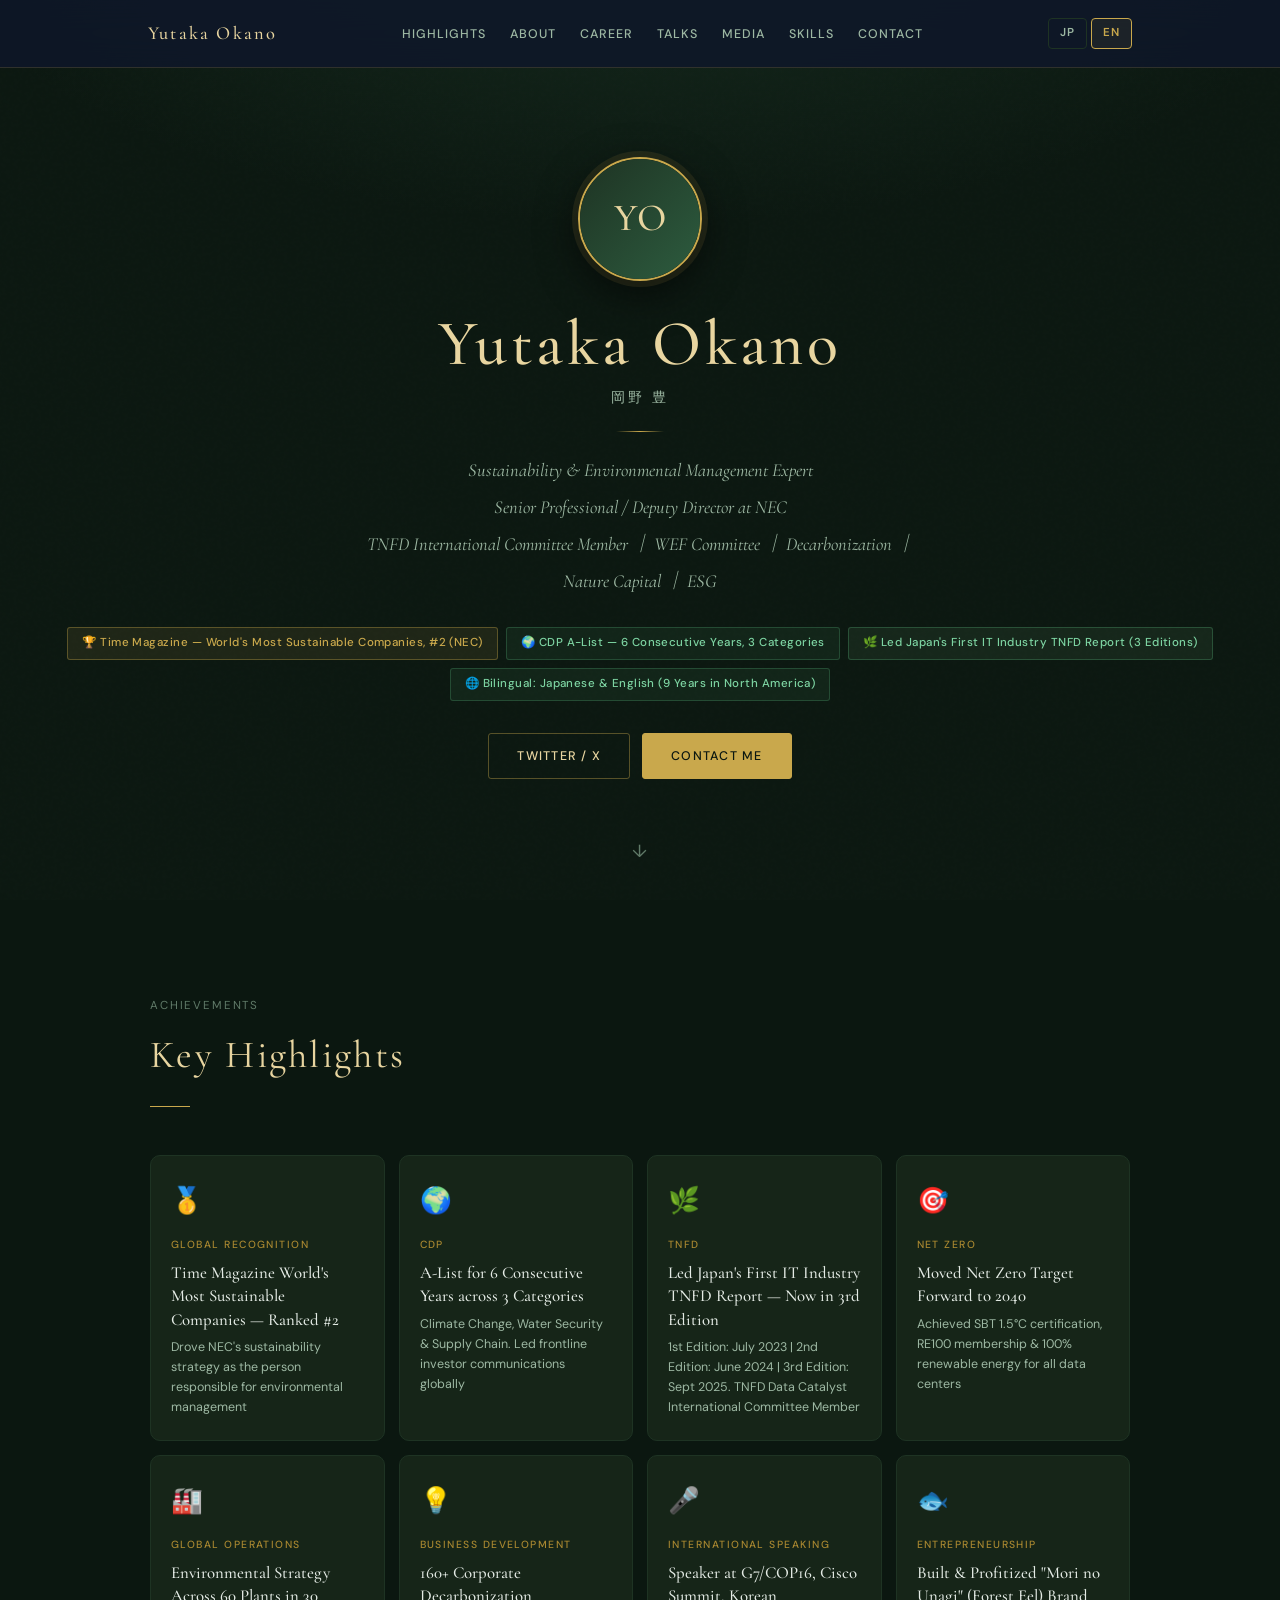
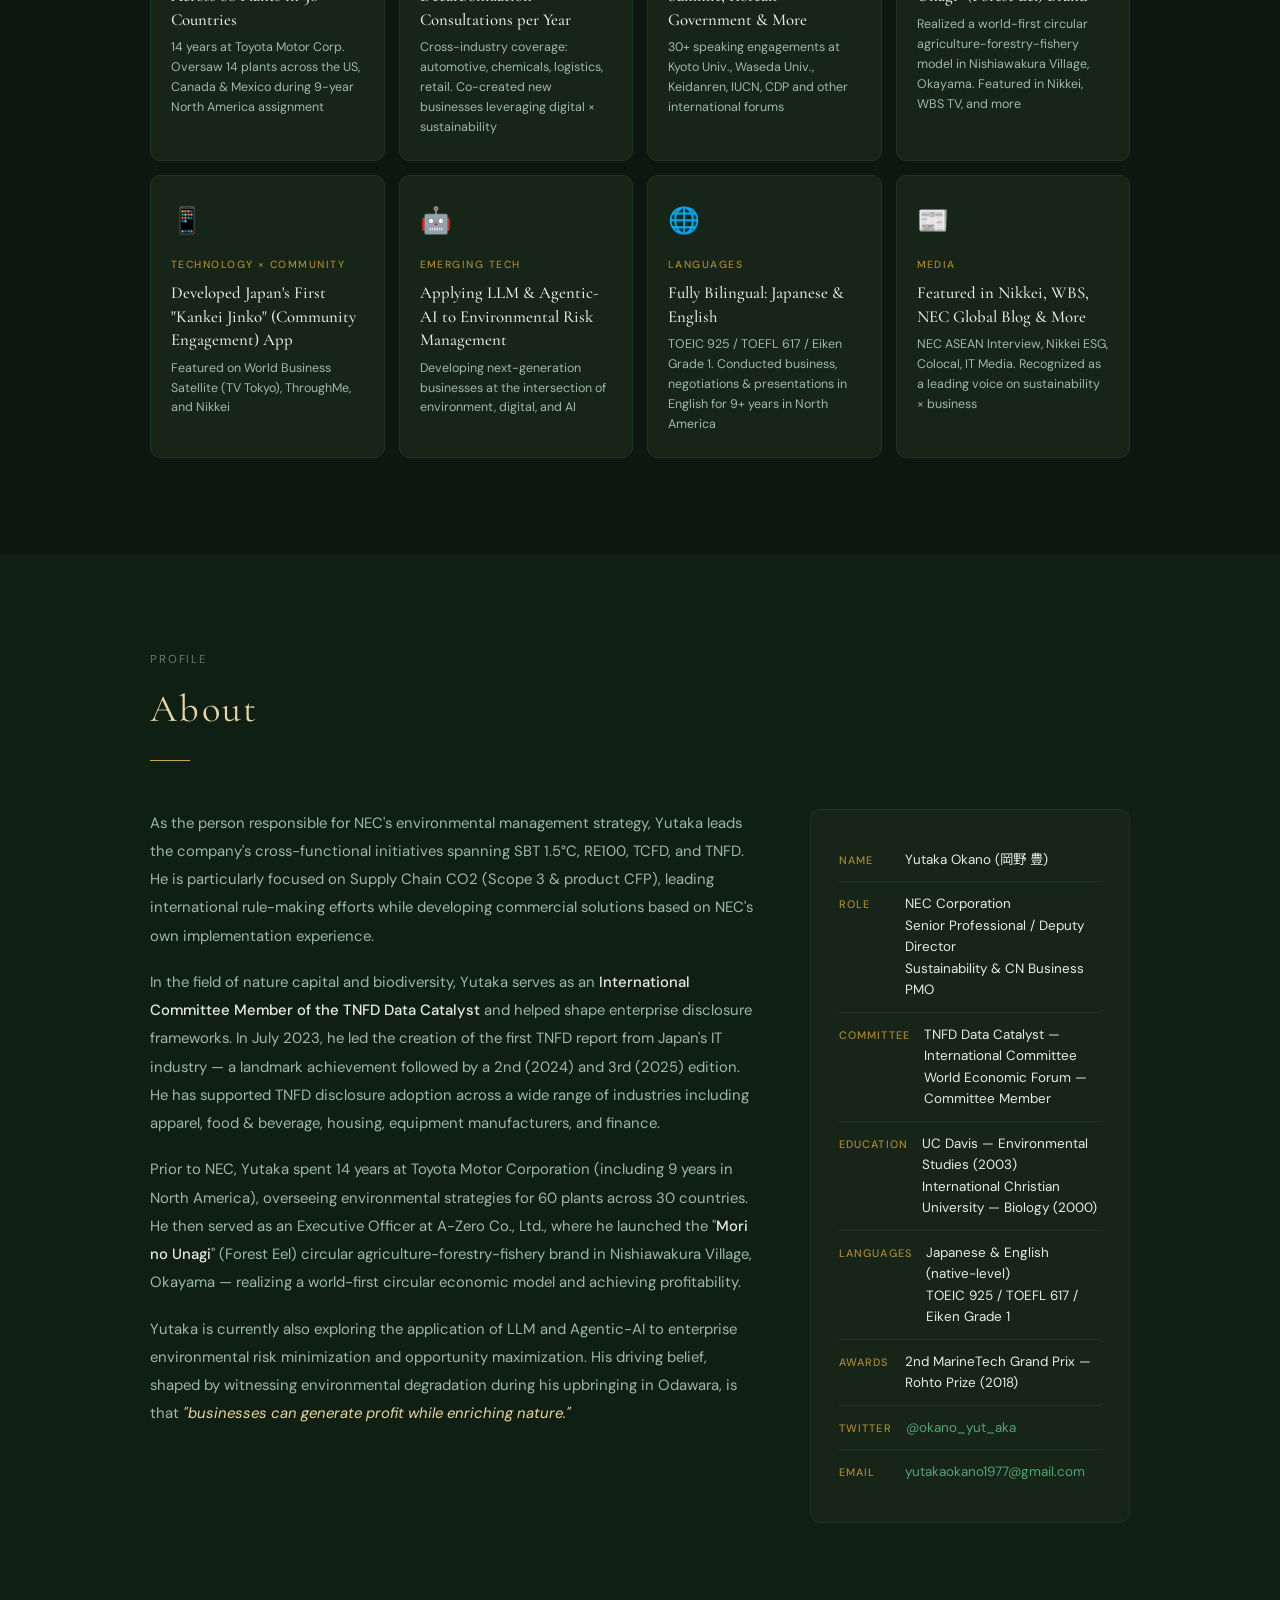
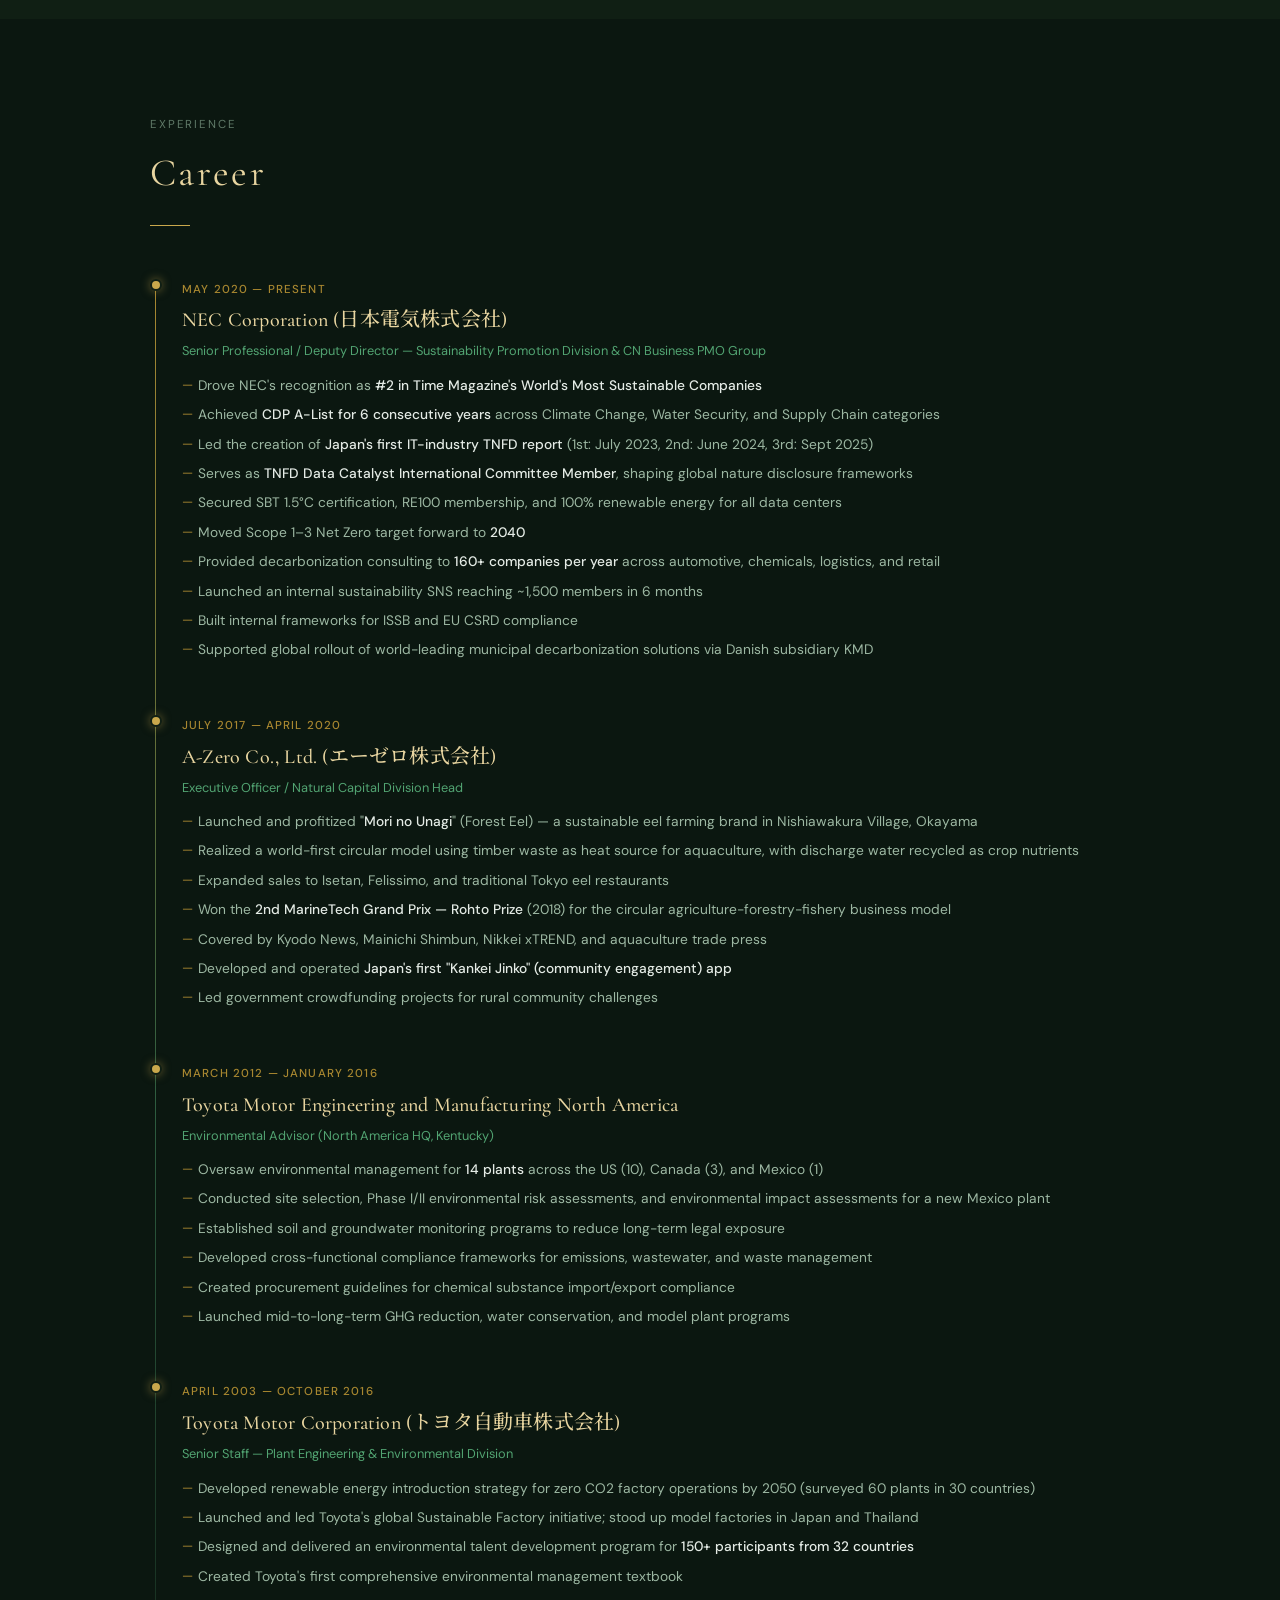
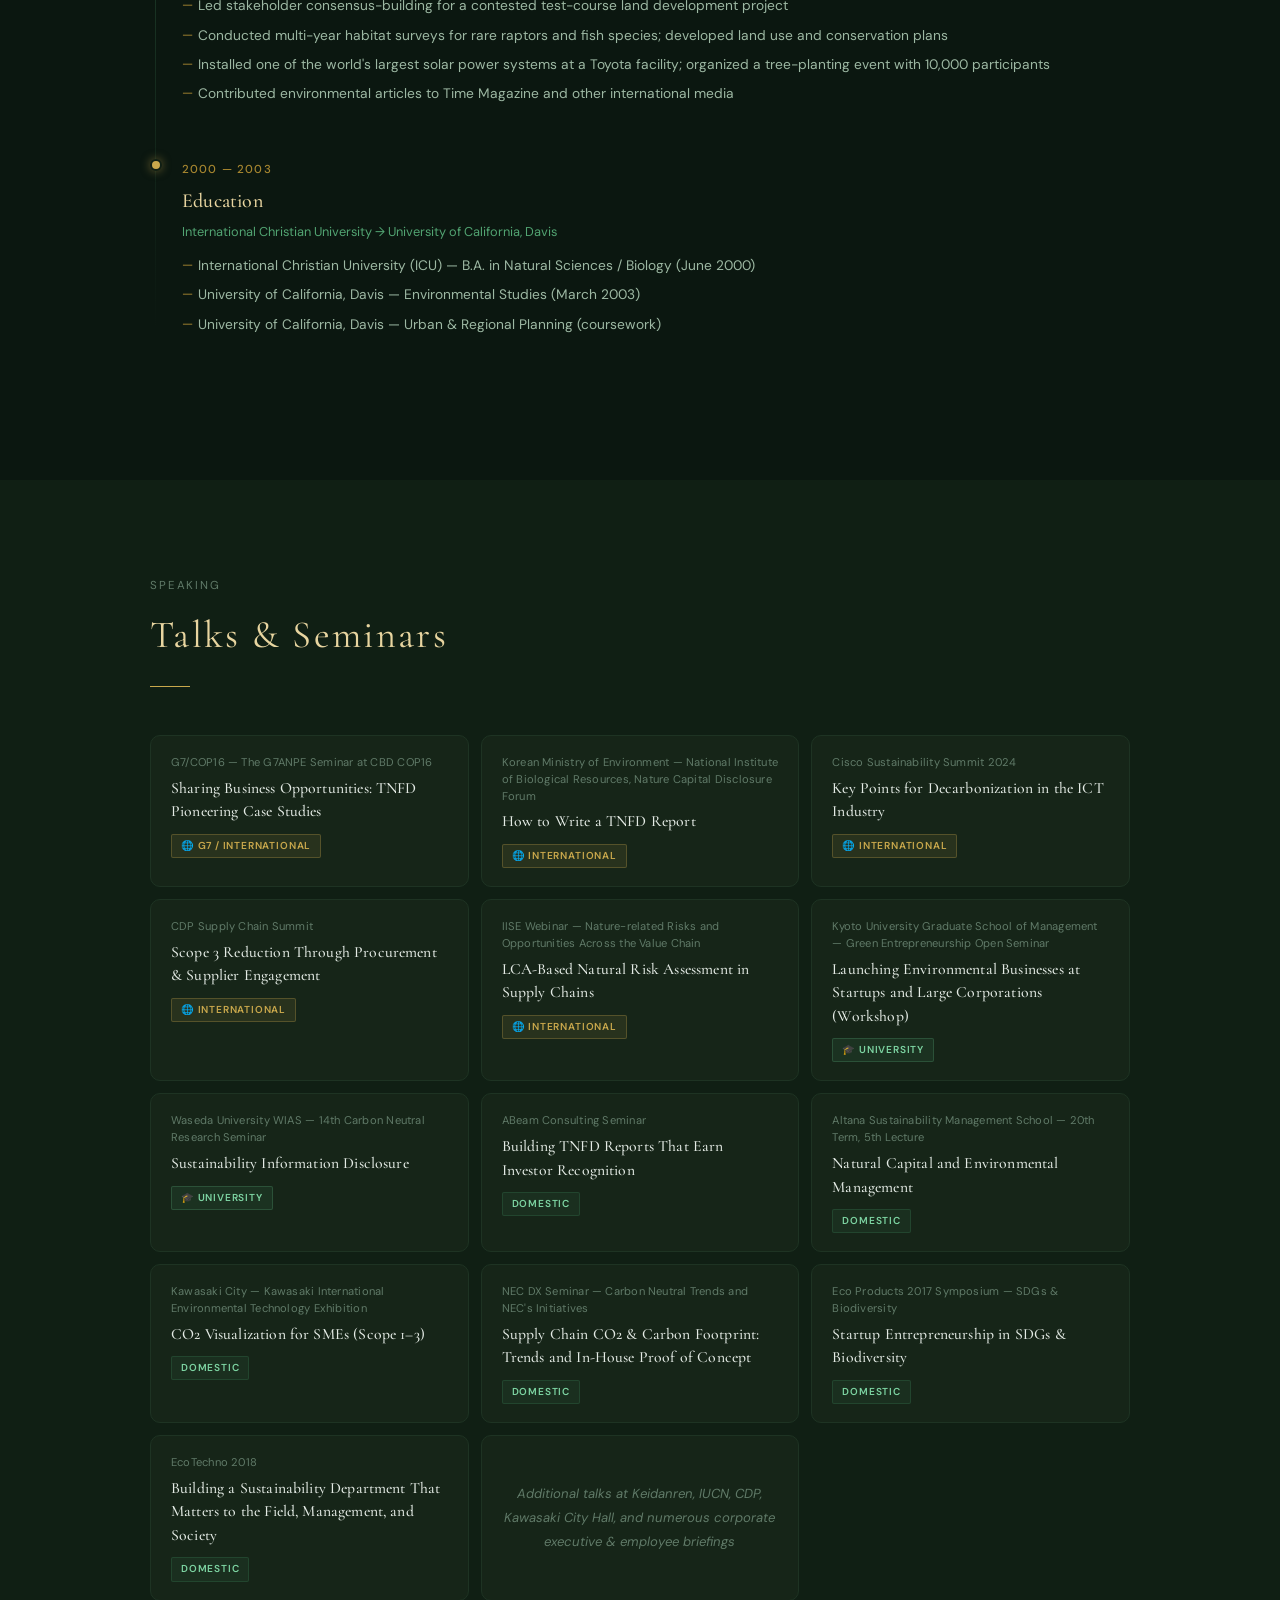
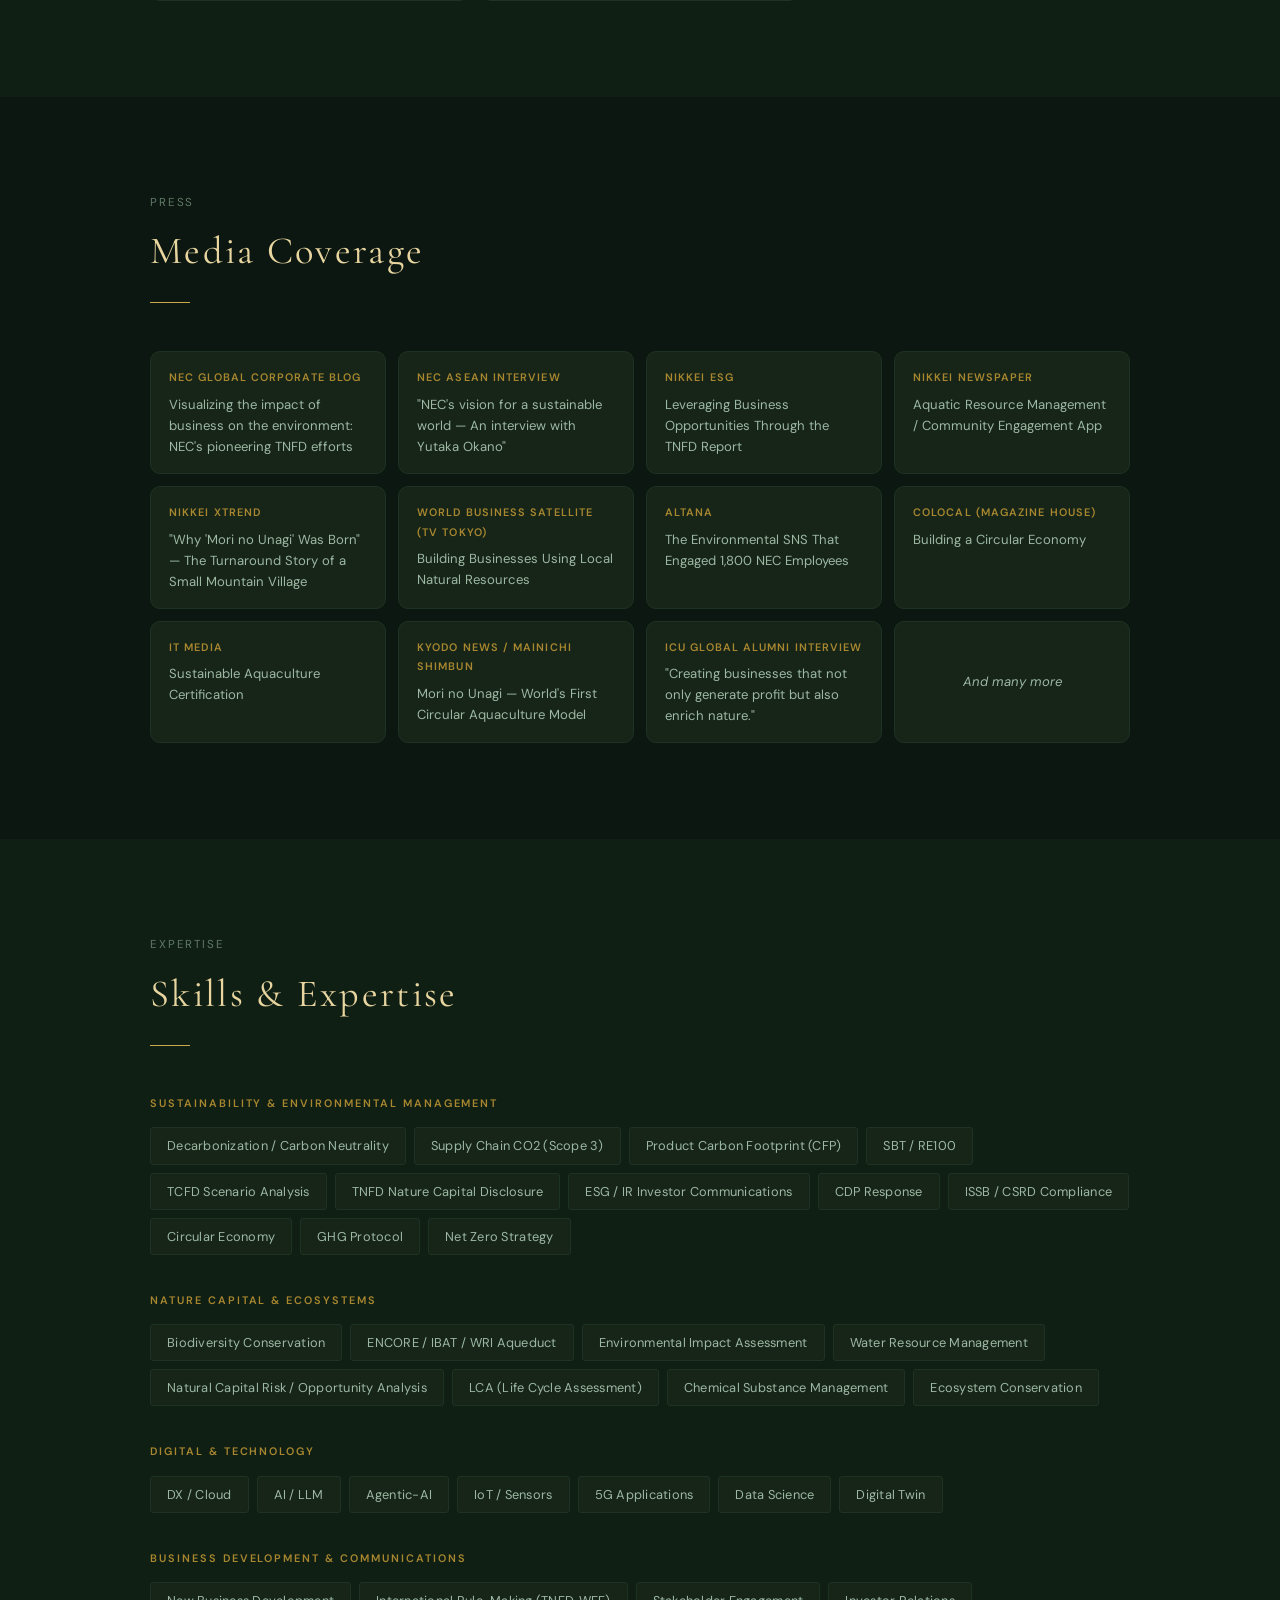
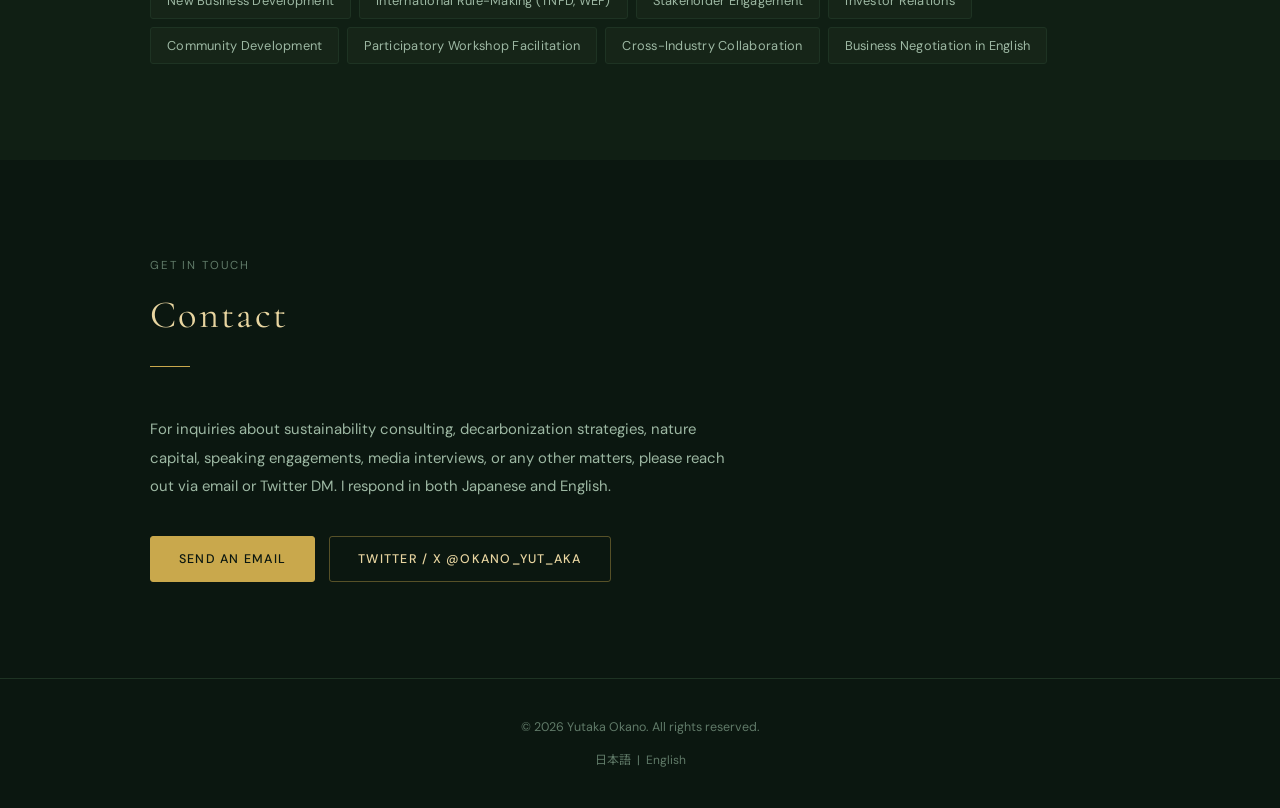
==== en/index.html @ 6ca5ccda "first commit" ====
<!DOCTYPE html>
<html lang="en">
<head>
  <meta charset="UTF-8" />
  <meta name="viewport" content="width=device-width, initial-scale=1.0" />
  <title>Yutaka Okano | Sustainability &amp; Environmental Management Expert</title>
  <meta name="description" content="Profile of Yutaka Okano. Senior Professional at NEC, leading sustainability and environmental management. TNFD International Committee Member. CDP A-List 6 consecutive years. Expert in decarbonization, nature capital, and ESG." />
  <link rel="stylesheet" href="../css/style.css" />
  <link rel="preconnect" href="https://fonts.googleapis.com" />
  <link rel="preconnect" href="https://fonts.gstatic.com" crossorigin />
  <link href="https://fonts.googleapis.com/css2?family=Cormorant+Garamond:ital,wght@0,300;0,400;0,500;0,600;1,300;1,400&family=DM+Sans:wght@300;400;500&family=Noto+Serif+JP:wght@300;400;500&family=Noto+Sans+JP:wght@300;400;500&display=swap" rel="stylesheet" />
</head>
<body>

  <nav id="navbar">
    <div class="nav-inner">
      <a href="#hero" class="nav-logo">Yutaka Okano</a>
      <ul class="nav-links">
        <li><a href="#highlights">Highlights</a></li>
        <li><a href="#about">About</a></li>
        <li><a href="#career">Career</a></li>
        <li><a href="#talks">Talks</a></li>
        <li><a href="#media">Media</a></li>
        <li><a href="#skills">Skills</a></li>
        <li><a href="#contact">Contact</a></li>
      </ul>
      <div class="lang-switch">
        <a href="../index.html">JP</a>
        <a href="index.html" class="current">EN</a>
      </div>
    </div>
  </nav>

  <!-- Hero -->
  <section id="hero">
    <div class="hero-content">
      <div class="hero-avatar">
        <img src="../images/avatar.jpg" alt="Yutaka Okano" onerror="this.style.display='none';document.getElementById('avatar-fallback').style.display='flex'" />
        <div id="avatar-fallback" class="avatar-fallback">YO</div>
      </div>
      <h1>Yutaka Okano</h1>
      <p class="hero-subtitle">岡野 豊</p>
      <div class="hero-ornament"></div>
      <p class="hero-tagline">
        Sustainability &amp; Environmental Management Expert<br />
        Senior Professional / Deputy Director at NEC<br />
        TNFD International Committee Member ｜ WEF Committee ｜ Decarbonization ｜ Nature Capital ｜ ESG
      </p>
      <div class="hero-badges">
        <span class="badge gold">🏆 Time Magazine — World's Most Sustainable Companies, #2 (NEC)</span>
        <span class="badge">🌍 CDP A-List — 6 Consecutive Years, 3 Categories</span>
        <span class="badge green">🌿 Led Japan's First IT Industry TNFD Report (3 Editions)</span>
        <span class="badge">🌐 Bilingual: Japanese &amp; English (9 Years in North America)</span>
      </div>
      <div class="hero-links">
        <a href="https://twitter.com/okano_yut_aka" target="_blank" rel="noopener" class="btn btn-outline">Twitter / X</a>
        <a href="mailto:yutakaokano1977@gmail.com" class="btn btn-primary">Contact Me</a>
      </div>
    </div>
    <div class="scroll-hint">↓</div>
  </section>

  <!-- Key Highlights -->
  <section id="highlights">
    <div class="container">
      <div class="section-header">
        <p class="section-sub">Achievements</p>
        <h2 class="section-title">Key Highlights</h2>
        <div class="gold-rule"></div>
      </div>
      <div class="highlights-grid">

        <div class="highlight-card">
          <div class="highlight-icon">🥇</div>
          <div class="highlight-label">Global Recognition</div>
          <div class="highlight-value">Time Magazine World's Most Sustainable Companies — Ranked #2</div>
          <div class="highlight-note">Drove NEC's sustainability strategy as the person responsible for environmental management</div>
        </div>

        <div class="highlight-card">
          <div class="highlight-icon">🌍</div>
          <div class="highlight-label">CDP</div>
          <div class="highlight-value">A-List for 6 Consecutive Years across 3 Categories</div>
          <div class="highlight-note">Climate Change, Water Security &amp; Supply Chain. Led frontline investor communications globally</div>
        </div>

        <div class="highlight-card">
          <div class="highlight-icon">🌿</div>
          <div class="highlight-label">TNFD</div>
          <div class="highlight-value">Led Japan's First IT Industry TNFD Report — Now in 3rd Edition</div>
          <div class="highlight-note">1st Edition: July 2023 | 2nd Edition: June 2024 | 3rd Edition: Sept 2025. TNFD Data Catalyst International Committee Member</div>
        </div>

        <div class="highlight-card">
          <div class="highlight-icon">🎯</div>
          <div class="highlight-label">Net Zero</div>
          <div class="highlight-value">Moved Net Zero Target Forward to 2040</div>
          <div class="highlight-note">Achieved SBT 1.5°C certification, RE100 membership &amp; 100% renewable energy for all data centers</div>
        </div>

        <div class="highlight-card">
          <div class="highlight-icon">🏭</div>
          <div class="highlight-label">Global Operations</div>
          <div class="highlight-value">Environmental Strategy Across 60 Plants in 30 Countries</div>
          <div class="highlight-note">14 years at Toyota Motor Corp. Oversaw 14 plants across the US, Canada &amp; Mexico during 9-year North America assignment</div>
        </div>

        <div class="highlight-card">
          <div class="highlight-icon">💡</div>
          <div class="highlight-label">Business Development</div>
          <div class="highlight-value">160+ Corporate Decarbonization Consultations per Year</div>
          <div class="highlight-note">Cross-industry coverage: automotive, chemicals, logistics, retail. Co-created new businesses leveraging digital × sustainability</div>
        </div>

        <div class="highlight-card">
          <div class="highlight-icon">🎤</div>
          <div class="highlight-label">International Speaking</div>
          <div class="highlight-value">Speaker at G7/COP16, Cisco Summit, Korean Government &amp; More</div>
          <div class="highlight-note">30+ speaking engagements at Kyoto Univ., Waseda Univ., Keidanren, IUCN, CDP and other international forums</div>
        </div>

        <div class="highlight-card">
          <div class="highlight-icon">🐟</div>
          <div class="highlight-label">Entrepreneurship</div>
          <div class="highlight-value">Built &amp; Profitized "Mori no Unagi" (Forest Eel) Brand</div>
          <div class="highlight-note">Realized a world-first circular agriculture-forestry-fishery model in Nishiawakura Village, Okayama. Featured in Nikkei, WBS TV, and more</div>
        </div>

        <div class="highlight-card">
          <div class="highlight-icon">📱</div>
          <div class="highlight-label">Technology × Community</div>
          <div class="highlight-value">Developed Japan's First "Kankei Jinko" (Community Engagement) App</div>
          <div class="highlight-note">Featured on World Business Satellite (TV Tokyo), ThroughMe, and Nikkei</div>
        </div>

        <div class="highlight-card">
          <div class="highlight-icon">🤖</div>
          <div class="highlight-label">Emerging Tech</div>
          <div class="highlight-value">Applying LLM &amp; Agentic-AI to Environmental Risk Management</div>
          <div class="highlight-note">Developing next-generation businesses at the intersection of environment, digital, and AI</div>
        </div>

        <div class="highlight-card">
          <div class="highlight-icon">🌐</div>
          <div class="highlight-label">Languages</div>
          <div class="highlight-value">Fully Bilingual: Japanese &amp; English</div>
          <div class="highlight-note">TOEIC 925 / TOEFL 617 / Eiken Grade 1. Conducted business, negotiations &amp; presentations in English for 9+ years in North America</div>
        </div>

        <div class="highlight-card">
          <div class="highlight-icon">📰</div>
          <div class="highlight-label">Media</div>
          <div class="highlight-value">Featured in Nikkei, WBS, NEC Global Blog &amp; More</div>
          <div class="highlight-note">NEC ASEAN Interview, Nikkei ESG, Colocal, IT Media. Recognized as a leading voice on sustainability × business</div>
        </div>

      </div>
    </div>
  </section>

  <!-- About -->
  <section id="about">
    <div class="container">
      <div class="section-header">
        <p class="section-sub">Profile</p>
        <h2 class="section-title">About</h2>
        <div class="gold-rule"></div>
      </div>
      <div class="about-grid">
        <div class="about-text">
          <p>
            As the person responsible for NEC's environmental management strategy, Yutaka leads the company's cross-functional initiatives spanning SBT 1.5°C, RE100, TCFD, and TNFD. He is particularly focused on Supply Chain CO2 (Scope 3 &amp; product CFP), leading international rule-making efforts while developing commercial solutions based on NEC's own implementation experience.
          </p>
          <p>
            In the field of nature capital and biodiversity, Yutaka serves as an <strong>International Committee Member of the TNFD Data Catalyst</strong> and helped shape enterprise disclosure frameworks. In July 2023, he led the creation of the first TNFD report from Japan's IT industry — a landmark achievement followed by a 2nd (2024) and 3rd (2025) edition. He has supported TNFD disclosure adoption across a wide range of industries including apparel, food &amp; beverage, housing, equipment manufacturers, and finance.
          </p>
          <p>
            Prior to NEC, Yutaka spent 14 years at Toyota Motor Corporation (including 9 years in North America), overseeing environmental strategies for 60 plants across 30 countries. He then served as an Executive Officer at A-Zero Co., Ltd., where he launched the "<strong>Mori no Unagi</strong>" (Forest Eel) circular agriculture-forestry-fishery brand in Nishiawakura Village, Okayama — realizing a world-first circular economic model and achieving profitability.
          </p>
          <p>
            Yutaka is currently also exploring the application of LLM and Agentic-AI to enterprise environmental risk minimization and opportunity maximization. His driving belief, shaped by witnessing environmental degradation during his upbringing in Odawara, is that <em>"businesses can generate profit while enriching nature."</em>
          </p>
        </div>
        <div class="about-meta">
          <ul>
            <li><span class="meta-label">Name</span><span>Yutaka Okano (岡野 豊)</span></li>
            <li><span class="meta-label">Role</span><span>NEC Corporation<br/>Senior Professional / Deputy Director<br/>Sustainability &amp; CN Business PMO</span></li>
            <li><span class="meta-label">Committee</span><span>TNFD Data Catalyst — International Committee<br/>World Economic Forum — Committee Member</span></li>
            <li><span class="meta-label">Education</span><span>UC Davis — Environmental Studies (2003)<br/>International Christian University — Biology (2000)</span></li>
            <li><span class="meta-label">Languages</span><span>Japanese &amp; English (native-level)<br/>TOEIC 925 / TOEFL 617 / Eiken Grade 1</span></li>
            <li><span class="meta-label">Awards</span><span>2nd MarineTech Grand Prix — Rohto Prize (2018)</span></li>
            <li><span class="meta-label">Twitter</span><span><a href="https://twitter.com/okano_yut_aka" target="_blank">@okano_yut_aka</a></span></li>
            <li><span class="meta-label">Email</span><span><a href="mailto:yutakaokano1977@gmail.com">yutakaokano1977@gmail.com</a></span></li>
          </ul>
        </div>
      </div>
    </div>
  </section>

  <!-- Career -->
  <section id="career">
    <div class="container">
      <div class="section-header">
        <p class="section-sub">Experience</p>
        <h2 class="section-title">Career</h2>
        <div class="gold-rule"></div>
      </div>
      <div class="timeline">

        <div class="timeline-item">
          <div class="timeline-dot"></div>
          <div class="timeline-body">
            <span class="timeline-date">May 2020 — Present</span>
            <h3 class="timeline-title">NEC Corporation (日本電気株式会社)</h3>
            <p class="timeline-role">Senior Professional / Deputy Director — Sustainability Promotion Division &amp; CN Business PMO Group</p>
            <ul class="timeline-bullets">
              <li>Drove NEC's recognition as <strong>#2 in Time Magazine's World's Most Sustainable Companies</strong></li>
              <li>Achieved <strong>CDP A-List for 6 consecutive years</strong> across Climate Change, Water Security, and Supply Chain categories</li>
              <li>Led the creation of <strong>Japan's first IT-industry TNFD report</strong> (1st: July 2023, 2nd: June 2024, 3rd: Sept 2025)</li>
              <li>Serves as <strong>TNFD Data Catalyst International Committee Member</strong>, shaping global nature disclosure frameworks</li>
              <li>Secured SBT 1.5°C certification, RE100 membership, and 100% renewable energy for all data centers</li>
              <li>Moved Scope 1–3 Net Zero target forward to <strong>2040</strong></li>
              <li>Provided decarbonization consulting to <strong>160+ companies per year</strong> across automotive, chemicals, logistics, and retail</li>
              <li>Launched an internal sustainability SNS reaching ~1,500 members in 6 months</li>
              <li>Built internal frameworks for ISSB and EU CSRD compliance</li>
              <li>Supported global rollout of world-leading municipal decarbonization solutions via Danish subsidiary KMD</li>
            </ul>
          </div>
        </div>

        <div class="timeline-item">
          <div class="timeline-dot"></div>
          <div class="timeline-body">
            <span class="timeline-date">July 2017 — April 2020</span>
            <h3 class="timeline-title">A-Zero Co., Ltd. (エーゼロ株式会社)</h3>
            <p class="timeline-role">Executive Officer / Natural Capital Division Head</p>
            <ul class="timeline-bullets">
              <li>Launched and profitized "<strong>Mori no Unagi</strong>" (Forest Eel) — a sustainable eel farming brand in Nishiawakura Village, Okayama</li>
              <li>Realized a world-first circular model using timber waste as heat source for aquaculture, with discharge water recycled as crop nutrients</li>
              <li>Expanded sales to Isetan, Felissimo, and traditional Tokyo eel restaurants</li>
              <li>Won the <strong>2nd MarineTech Grand Prix — Rohto Prize</strong> (2018) for the circular agriculture-forestry-fishery business model</li>
              <li>Covered by Kyodo News, Mainichi Shimbun, Nikkei xTREND, and aquaculture trade press</li>
              <li>Developed and operated <strong>Japan's first "Kankei Jinko" (community engagement) app</strong></li>
              <li>Led government crowdfunding projects for rural community challenges</li>
            </ul>
          </div>
        </div>

        <div class="timeline-item">
          <div class="timeline-dot"></div>
          <div class="timeline-body">
            <span class="timeline-date">March 2012 — January 2016</span>
            <h3 class="timeline-title">Toyota Motor Engineering and Manufacturing North America</h3>
            <p class="timeline-role">Environmental Advisor (North America HQ, Kentucky)</p>
            <ul class="timeline-bullets">
              <li>Oversaw environmental management for <strong>14 plants</strong> across the US (10), Canada (3), and Mexico (1)</li>
              <li>Conducted site selection, Phase I/II environmental risk assessments, and environmental impact assessments for a new Mexico plant</li>
              <li>Established soil and groundwater monitoring programs to reduce long-term legal exposure</li>
              <li>Developed cross-functional compliance frameworks for emissions, wastewater, and waste management</li>
              <li>Created procurement guidelines for chemical substance import/export compliance</li>
              <li>Launched mid-to-long-term GHG reduction, water conservation, and model plant programs</li>
            </ul>
          </div>
        </div>

        <div class="timeline-item">
          <div class="timeline-dot"></div>
          <div class="timeline-body">
            <span class="timeline-date">April 2003 — October 2016</span>
            <h3 class="timeline-title">Toyota Motor Corporation (トヨタ自動車株式会社)</h3>
            <p class="timeline-role">Senior Staff — Plant Engineering &amp; Environmental Division</p>
            <ul class="timeline-bullets">
              <li>Developed renewable energy introduction strategy for zero CO2 factory operations by 2050 (surveyed 60 plants in 30 countries)</li>
              <li>Launched and led Toyota's global Sustainable Factory initiative; stood up model factories in Japan and Thailand</li>
              <li>Designed and delivered an environmental talent development program for <strong>150+ participants from 32 countries</strong></li>
              <li>Created Toyota's first comprehensive environmental management textbook</li>
              <li>Led stakeholder consensus-building for a contested test-course land development project</li>
              <li>Conducted multi-year habitat surveys for rare raptors and fish species; developed land use and conservation plans</li>
              <li>Installed one of the world's largest solar power systems at a Toyota facility; organized a tree-planting event with 10,000 participants</li>
              <li>Contributed environmental articles to Time Magazine and other international media</li>
            </ul>
          </div>
        </div>

        <div class="timeline-item">
          <div class="timeline-dot"></div>
          <div class="timeline-body">
            <span class="timeline-date">2000 — 2003</span>
            <h3 class="timeline-title">Education</h3>
            <p class="timeline-role">International Christian University → University of California, Davis</p>
            <ul class="timeline-bullets">
              <li>International Christian University (ICU) — B.A. in Natural Sciences / Biology (June 2000)</li>
              <li>University of California, Davis — Environmental Studies (March 2003)</li>
              <li>University of California, Davis — Urban &amp; Regional Planning (coursework)</li>
            </ul>
          </div>
        </div>

      </div>
    </div>
  </section>

  <!-- Talks -->
  <section id="talks">
    <div class="container">
      <div class="section-header">
        <p class="section-sub">Speaking</p>
        <h2 class="section-title">Talks &amp; Seminars</h2>
        <div class="gold-rule"></div>
      </div>
      <div class="talks-grid">

        <div class="talk-card">
          <span class="talk-event">G7/COP16 — The G7ANPE Seminar at CBD COP16</span>
          <h3 class="talk-title">Sharing Business Opportunities: TNFD Pioneering Case Studies</h3>
          <span class="talk-tag international">🌐 G7 / International</span>
        </div>

        <div class="talk-card">
          <span class="talk-event">Korean Ministry of Environment — National Institute of Biological Resources, Nature Capital Disclosure Forum</span>
          <h3 class="talk-title">How to Write a TNFD Report</h3>
          <span class="talk-tag international">🌐 International</span>
        </div>

        <div class="talk-card">
          <span class="talk-event">Cisco Sustainability Summit 2024</span>
          <h3 class="talk-title">Key Points for Decarbonization in the ICT Industry</h3>
          <span class="talk-tag international">🌐 International</span>
        </div>

        <div class="talk-card">
          <span class="talk-event">CDP Supply Chain Summit</span>
          <h3 class="talk-title">Scope 3 Reduction Through Procurement &amp; Supplier Engagement</h3>
          <span class="talk-tag international">🌐 International</span>
        </div>

        <div class="talk-card">
          <span class="talk-event">IISE Webinar — Nature-related Risks and Opportunities Across the Value Chain</span>
          <h3 class="talk-title">LCA-Based Natural Risk Assessment in Supply Chains</h3>
          <span class="talk-tag international">🌐 International</span>
        </div>

        <div class="talk-card">
          <span class="talk-event">Kyoto University Graduate School of Management — Green Entrepreneurship Open Seminar</span>
          <h3 class="talk-title">Launching Environmental Businesses at Startups and Large Corporations (Workshop)</h3>
          <span class="talk-tag university">🎓 University</span>
        </div>

        <div class="talk-card">
          <span class="talk-event">Waseda University WIAS — 14th Carbon Neutral Research Seminar</span>
          <h3 class="talk-title">Sustainability Information Disclosure</h3>
          <span class="talk-tag university">🎓 University</span>
        </div>

        <div class="talk-card">
          <span class="talk-event">ABeam Consulting Seminar</span>
          <h3 class="talk-title">Building TNFD Reports That Earn Investor Recognition</h3>
          <span class="talk-tag domestic">Domestic</span>
        </div>

        <div class="talk-card">
          <span class="talk-event">Altana Sustainability Management School — 20th Term, 5th Lecture</span>
          <h3 class="talk-title">Natural Capital and Environmental Management</h3>
          <span class="talk-tag domestic">Domestic</span>
        </div>

        <div class="talk-card">
          <span class="talk-event">Kawasaki City — Kawasaki International Environmental Technology Exhibition</span>
          <h3 class="talk-title">CO2 Visualization for SMEs (Scope 1–3)</h3>
          <span class="talk-tag domestic">Domestic</span>
        </div>

        <div class="talk-card">
          <span class="talk-event">NEC DX Seminar — Carbon Neutral Trends and NEC's Initiatives</span>
          <h3 class="talk-title">Supply Chain CO2 &amp; Carbon Footprint: Trends and In-House Proof of Concept</h3>
          <span class="talk-tag domestic">Domestic</span>
        </div>

        <div class="talk-card">
          <span class="talk-event">Eco Products 2017 Symposium — SDGs &amp; Biodiversity</span>
          <h3 class="talk-title">Startup Entrepreneurship in SDGs &amp; Biodiversity</h3>
          <span class="talk-tag domestic">Domestic</span>
        </div>

        <div class="talk-card">
          <span class="talk-event">EcoTechno 2018</span>
          <h3 class="talk-title">Building a Sustainability Department That Matters to the Field, Management, and Society</h3>
          <span class="talk-tag domestic">Domestic</span>
        </div>

        <div class="talk-card talk-card--more">
          <p>Additional talks at Keidanren, IUCN, CDP, Kawasaki City Hall, and numerous corporate executive &amp; employee briefings</p>
        </div>

      </div>
    </div>
  </section>

  <!-- Media -->
  <section id="media">
    <div class="container">
      <div class="section-header">
        <p class="section-sub">Press</p>
        <h2 class="section-title">Media Coverage</h2>
        <div class="gold-rule"></div>
      </div>
      <div class="media-grid">
        <div class="media-card">
          <span class="media-outlet">NEC Global Corporate Blog</span>
          <p>Visualizing the impact of business on the environment: NEC's pioneering TNFD efforts</p>
        </div>
        <div class="media-card">
          <span class="media-outlet">NEC ASEAN Interview</span>
          <p>"NEC's vision for a sustainable world — An interview with Yutaka Okano"</p>
        </div>
        <div class="media-card">
          <span class="media-outlet">Nikkei ESG</span>
          <p>Leveraging Business Opportunities Through the TNFD Report</p>
        </div>
        <div class="media-card">
          <span class="media-outlet">Nikkei Newspaper</span>
          <p>Aquatic Resource Management / Community Engagement App</p>
        </div>
        <div class="media-card">
          <span class="media-outlet">Nikkei xTREND</span>
          <p>"Why 'Mori no Unagi' Was Born" — The Turnaround Story of a Small Mountain Village</p>
        </div>
        <div class="media-card">
          <span class="media-outlet">World Business Satellite (TV Tokyo)</span>
          <p>Building Businesses Using Local Natural Resources</p>
        </div>
        <div class="media-card">
          <span class="media-outlet">Altana</span>
          <p>The Environmental SNS That Engaged 1,800 NEC Employees</p>
        </div>
        <div class="media-card">
          <span class="media-outlet">Colocal (Magazine House)</span>
          <p>Building a Circular Economy</p>
        </div>
        <div class="media-card">
          <span class="media-outlet">IT Media</span>
          <p>Sustainable Aquaculture Certification</p>
        </div>
        <div class="media-card">
          <span class="media-outlet">Kyodo News / Mainichi Shimbun</span>
          <p>Mori no Unagi — World's First Circular Aquaculture Model</p>
        </div>
        <div class="media-card">
          <span class="media-outlet">ICU Global Alumni Interview</span>
          <p>"Creating businesses that not only generate profit but also enrich nature."</p>
        </div>
        <div class="media-card media-card--more">
          <p>And many more</p>
        </div>
      </div>
    </div>
  </section>

  <!-- Skills -->
  <section id="skills">
    <div class="container">
      <div class="section-header">
        <p class="section-sub">Expertise</p>
        <h2 class="section-title">Skills &amp; Expertise</h2>
        <div class="gold-rule"></div>
      </div>
      <div class="skills-categories">
        <div class="skill-category">
          <h3>Sustainability &amp; Environmental Management</h3>
          <div class="skills-grid">
            <span class="skill-tag">Decarbonization / Carbon Neutrality</span>
            <span class="skill-tag">Supply Chain CO2 (Scope 3)</span>
            <span class="skill-tag">Product Carbon Footprint (CFP)</span>
            <span class="skill-tag">SBT / RE100</span>
            <span class="skill-tag">TCFD Scenario Analysis</span>
            <span class="skill-tag">TNFD Nature Capital Disclosure</span>
            <span class="skill-tag">ESG / IR Investor Communications</span>
            <span class="skill-tag">CDP Response</span>
            <span class="skill-tag">ISSB / CSRD Compliance</span>
            <span class="skill-tag">Circular Economy</span>
            <span class="skill-tag">GHG Protocol</span>
            <span class="skill-tag">Net Zero Strategy</span>
          </div>
        </div>
        <div class="skill-category">
          <h3>Nature Capital &amp; Ecosystems</h3>
          <div class="skills-grid">
            <span class="skill-tag">Biodiversity Conservation</span>
            <span class="skill-tag">ENCORE / IBAT / WRI Aqueduct</span>
            <span class="skill-tag">Environmental Impact Assessment</span>
            <span class="skill-tag">Water Resource Management</span>
            <span class="skill-tag">Natural Capital Risk / Opportunity Analysis</span>
            <span class="skill-tag">LCA (Life Cycle Assessment)</span>
            <span class="skill-tag">Chemical Substance Management</span>
            <span class="skill-tag">Ecosystem Conservation</span>
          </div>
        </div>
        <div class="skill-category">
          <h3>Digital &amp; Technology</h3>
          <div class="skills-grid">
            <span class="skill-tag">DX / Cloud</span>
            <span class="skill-tag">AI / LLM</span>
            <span class="skill-tag">Agentic-AI</span>
            <span class="skill-tag">IoT / Sensors</span>
            <span class="skill-tag">5G Applications</span>
            <span class="skill-tag">Data Science</span>
            <span class="skill-tag">Digital Twin</span>
          </div>
        </div>
        <div class="skill-category">
          <h3>Business Development &amp; Communications</h3>
          <div class="skills-grid">
            <span class="skill-tag">New Business Development</span>
            <span class="skill-tag">International Rule-Making (TNFD, WEF)</span>
            <span class="skill-tag">Stakeholder Engagement</span>
            <span class="skill-tag">Investor Relations</span>
            <span class="skill-tag">Community Development</span>
            <span class="skill-tag">Participatory Workshop Facilitation</span>
            <span class="skill-tag">Cross-Industry Collaboration</span>
            <span class="skill-tag">Business Negotiation in English</span>
          </div>
        </div>
      </div>
    </div>
  </section>

  <!-- Contact -->
  <section id="contact">
    <div class="container">
      <div class="section-header">
        <p class="section-sub">Get in Touch</p>
        <h2 class="section-title">Contact</h2>
        <div class="gold-rule"></div>
      </div>
      <p class="contact-lead">
        For inquiries about sustainability consulting, decarbonization strategies, nature capital, speaking engagements, media interviews, or any other matters,
        please reach out via email or Twitter DM. I respond in both Japanese and English.
      </p>
      <div class="contact-links">
        <a href="mailto:yutakaokano1977@gmail.com" class="btn btn-primary">Send an Email</a>
        <a href="https://twitter.com/okano_yut_aka" target="_blank" rel="noopener" class="btn btn-outline">Twitter / X @okano_yut_aka</a>
      </div>
    </div>
  </section>

  <footer>
    <p>&copy; 2026 Yutaka Okano. All rights reserved.</p>
    <p style="margin-top:8px;font-size:0.75rem;">
      <a href="../index.html">日本語</a> &nbsp;|&nbsp; <a href="index.html">English</a>
    </p>
  </footer>

  <script src="../js/main.js"></script>
</body>
</html>
---- css/style.css ----
/* ============================================================
   PREMIUM DARK GREEN — Yutaka Okano Portfolio
   Palette: Deep Forest Green × Warm Gold × Cream
   ============================================================ */

@import url('https://fonts.googleapis.com/css2?family=Cormorant+Garamond:ital,wght@0,300;0,400;0,500;0,600;1,300;1,400&family=DM+Sans:wght@300;400;500&family=Noto+Serif+JP:wght@300;400;500&family=Noto+Sans+JP:wght@300;400;500&display=swap');

*, *::before, *::after { box-sizing: border-box; margin: 0; padding: 0; }

:root {
  /* ── Green palette ── */
  --green-1:  #0b1710;   /* darkest bg */
  --green-2:  #101f14;   /* section alt */
  --green-3:  #162518;   /* card bg */
  --green-4:  #1e3323;   /* card hover / border */
  --green-5:  #2d5c3f;   /* accent mid */
  --green-6:  #3d7a55;   /* accent bright */
  --green-7:  #52a472;   /* links / active */

  /* ── Gold ── */
  --gold:      #c9a84c;
  --gold-dim:  #a88730;
  --gold-pale: #e8d5a0;

  /* ── Text ── */
  --text:      #e4ebe5;
  --text-sub:  #9db8a3;
  --text-dim:  #607a68;

  /* ── Shorthand ── */
  --accent:    var(--green-6);
  --accent-hov:var(--green-7);
  --bg:        var(--green-1);
  --bg2:       var(--green-2);
  --bg3:       var(--green-3);
  --border:    var(--green-4);
  --radius:    10px;
  --nav-h:     68px;
}

html { scroll-behavior: smooth; }

body {
  font-family: 'DM Sans', 'Noto Sans JP', sans-serif;
  background: var(--bg);
  color: var(--text);
  line-height: 1.8;
  -webkit-font-smoothing: antialiased;
}

h1, h2, h3, h4 {
  font-family: 'Cormorant Garamond', 'Noto Serif JP', serif;
  letter-spacing: 0.01em;
}

a { color: var(--green-7); text-decoration: none; transition: color .2s; }
a:hover { color: var(--gold); }

/* ── Thin gold rule ── */
.gold-rule {
  width: 40px; height: 1px;
  background: var(--gold);
  margin: 16px 0 32px;
}

/* ============================================================
   NAV
   ============================================================ */
#navbar {
  position: fixed;
  top: 0; left: 0; right: 0;
  height: var(--nav-h);
  background: rgba(11,23,16,0.90);
  backdrop-filter: blur(16px);
  border-bottom: 1px solid rgba(201,168,76,0.18);
  z-index: 100;
  transition: background .3s;
}
#navbar.scrolled { background: rgba(11,23,16,0.98); }

.nav-inner {
  max-width: 1040px;
  margin: 0 auto;
  padding: 0 28px;
  height: 100%;
  display: flex;
  align-items: center;
  justify-content: space-between;
  gap: 16px;
}

.nav-logo {
  font-family: 'Cormorant Garamond', 'Noto Serif JP', serif;
  font-size: 1.15rem;
  font-weight: 500;
  letter-spacing: 0.12em;
  color: var(--gold-pale);
  white-space: nowrap;
}
.nav-logo:hover { color: var(--gold); }

.nav-links {
  list-style: none;
  display: flex;
  gap: 24px;
}
.nav-links a {
  color: var(--text-sub);
  font-size: 0.78rem;
  font-weight: 500;
  letter-spacing: 0.08em;
  text-transform: uppercase;
  transition: color .2s;
}
.nav-links a:hover,
.nav-links a.active { color: var(--gold); }

.lang-switch {
  display: flex;
  gap: 4px;
  flex-shrink: 0;
}
.lang-switch a {
  padding: 4px 11px;
  border-radius: 4px;
  font-size: 0.72rem;
  font-weight: 600;
  letter-spacing: 0.08em;
  border: 1px solid var(--border);
  color: var(--text-sub);
  transition: all .2s;
}
.lang-switch a:hover,
.lang-switch a.current {
  border-color: var(--gold);
  color: var(--gold);
  background: rgba(201,168,76,0.08);
}

/* ============================================================
   HERO
   ============================================================ */
#hero {
  min-height: 100vh;
  display: flex;
  flex-direction: column;
  align-items: center;
  justify-content: center;
  text-align: center;
  padding: calc(var(--nav-h) + 56px) 28px 88px;
  position: relative;
  background:
    radial-gradient(ellipse 80% 50% at 50% -10%, rgba(45,92,63,0.28) 0%, transparent 70%),
    var(--bg);
  overflow: hidden;
}

/* subtle grain texture */
#hero::before {
  content: '';
  position: absolute;
  inset: 0;
  background-image: url("data:image/svg+xml,%3Csvg viewBox='0 0 256 256' xmlns='http://www.w3.org/2000/svg'%3E%3Cfilter id='noise'%3E%3CfeTurbulence type='fractalNoise' baseFrequency='0.9' numOctaves='4' stitchTiles='stitch'/%3E%3C/filter%3E%3Crect width='100%25' height='100%25' filter='url(%23noise)' opacity='0.04'/%3E%3C/svg%3E");
  pointer-events: none;
  opacity: 0.35;
}

.hero-content { position: relative; z-index: 1; }

.hero-avatar {
  width: 124px;
  height: 124px;
  border-radius: 50%;
  overflow: hidden;
  margin: 0 auto 28px;
  border: 2px solid var(--gold);
  box-shadow: 0 0 0 6px rgba(201,168,76,0.1), 0 12px 40px rgba(0,0,0,0.6);
}
.hero-avatar img { width: 100%; height: 100%; object-fit: cover; }

.avatar-fallback {
  display: none;
  width: 100%;
  height: 100%;
  background: linear-gradient(135deg, var(--green-4), var(--green-5));
  color: var(--gold-pale);
  font-family: 'Cormorant Garamond', serif;
  font-size: 2.4rem;
  font-weight: 500;
  align-items: center;
  justify-content: center;
}

#hero h1 {
  font-size: clamp(2.4rem, 5.5vw, 4rem);
  font-weight: 500;
  letter-spacing: 0.06em;
  color: var(--gold-pale);
  margin-bottom: 6px;
  line-height: 1.1;
}

.hero-subtitle {
  font-family: 'DM Sans', sans-serif;
  font-size: 0.9rem;
  color: var(--text-sub);
  letter-spacing: 0.2em;
  text-transform: uppercase;
  margin-bottom: 20px;
}

/* gold ornament line */
.hero-ornament {
  width: 48px;
  height: 1px;
  background: linear-gradient(90deg, transparent, var(--gold), transparent);
  margin: 0 auto 20px;
}

.hero-tagline {
  font-family: 'Cormorant Garamond', 'Noto Serif JP', serif;
  font-size: clamp(0.95rem, 1.8vw, 1.15rem);
  font-weight: 400;
  font-style: italic;
  color: var(--text-sub);
  max-width: 560px;
  margin: 0 auto 28px;
  line-height: 2;
}

.hero-badges {
  display: flex;
  flex-wrap: wrap;
  gap: 8px;
  justify-content: center;
  margin-bottom: 32px;
}
.badge {
  padding: 5px 14px;
  border-radius: 3px;
  font-size: 0.72rem;
  font-weight: 500;
  letter-spacing: 0.04em;
  border: 1px solid;
}
.badge         { background: rgba(45,92,63,0.2);  border-color: rgba(82,164,114,0.3); color: #7dd4a2; }
.badge.gold    { background: rgba(201,168,76,0.1); border-color: rgba(201,168,76,0.35); color: var(--gold); }
.badge.green   { background: rgba(30,51,35,0.6);   border-color: rgba(61,122,85,0.5); color: #7dd4a2; }

.hero-links { display: flex; gap: 12px; justify-content: center; flex-wrap: wrap; }

.scroll-hint {
  position: absolute;
  bottom: 32px;
  font-size: 1.1rem;
  color: var(--text-dim);
  animation: bounce 2.4s ease-in-out infinite;
  letter-spacing: 0.1em;
}
@keyframes bounce { 0%,100%{transform:translateY(0)} 50%{transform:translateY(9px)} }

/* ============================================================
   BUTTONS
   ============================================================ */
.btn {
  display: inline-block;
  padding: 11px 28px;
  border-radius: 3px;
  font-size: 0.78rem;
  font-weight: 500;
  letter-spacing: 0.1em;
  text-transform: uppercase;
  transition: all .25s;
  cursor: pointer;
}
.btn:hover { text-decoration: none; transform: translateY(-1px); }

.btn-primary {
  background: var(--gold);
  color: #0b1710;
  border: 1px solid var(--gold);
}
.btn-primary:hover { background: var(--gold-pale); border-color: var(--gold-pale); color: #0b1710; }

.btn-outline {
  border: 1px solid rgba(201,168,76,0.4);
  color: var(--gold-pale);
  background: transparent;
}
.btn-outline:hover { border-color: var(--gold); color: var(--gold); background: rgba(201,168,76,0.06); }

/* ============================================================
   SECTION COMMON
   ============================================================ */
section { padding: 96px 28px; }
section:nth-child(even) { background: var(--bg2); }

.container { max-width: 980px; margin: 0 auto; }

.section-title {
  font-family: 'Cormorant Garamond', 'Noto Serif JP', serif;
  font-size: clamp(1.6rem, 3vw, 2.4rem);
  font-weight: 400;
  letter-spacing: 0.06em;
  color: var(--gold-pale);
  margin-bottom: 6px;
}

.section-sub {
  font-size: 0.72rem;
  text-transform: uppercase;
  letter-spacing: 0.16em;
  color: var(--text-dim);
  margin-bottom: 4px;
}

.section-header { margin-bottom: 48px; }

/* ============================================================
   HIGHLIGHTS
   ============================================================ */
.highlights-grid {
  display: grid;
  grid-template-columns: repeat(auto-fill, minmax(220px, 1fr));
  gap: 14px;
}

.highlight-card {
  background: var(--bg3);
  border: 1px solid var(--border);
  border-radius: var(--radius);
  padding: 22px 20px;
  transition: border-color .25s, transform .25s, box-shadow .25s;
  position: relative;
  overflow: hidden;
}
.highlight-card::before {
  content: '';
  position: absolute;
  top: 0; left: 0; right: 0;
  height: 2px;
  background: linear-gradient(90deg, transparent, var(--gold-dim), transparent);
  opacity: 0;
  transition: opacity .3s;
}
.highlight-card:hover {
  border-color: rgba(201,168,76,0.35);
  transform: translateY(-3px);
  box-shadow: 0 12px 32px rgba(0,0,0,0.4);
}
.highlight-card:hover::before { opacity: 1; }

.highlight-icon { font-size: 1.6rem; margin-bottom: 12px; }
.highlight-label {
  font-size: 0.65rem;
  color: var(--gold-dim);
  text-transform: uppercase;
  letter-spacing: 0.14em;
  margin-bottom: 6px;
  font-weight: 500;
}
.highlight-value {
  font-family: 'Cormorant Garamond', 'Noto Serif JP', serif;
  font-size: 1.05rem;
  font-weight: 500;
  line-height: 1.4;
  color: var(--text);
}
.highlight-note {
  font-size: 0.78rem;
  color: var(--text-sub);
  margin-top: 7px;
  line-height: 1.6;
}

/* ============================================================
   ABOUT
   ============================================================ */
.about-grid {
  display: grid;
  grid-template-columns: 1fr 320px;
  gap: 56px;
  align-items: start;
}

.about-text p {
  margin-bottom: 18px;
  color: var(--text-sub);
  font-size: 0.93rem;
  line-height: 1.9;
}
.about-text strong { color: var(--text); font-weight: 500; }
.about-text em { color: var(--gold-pale); font-style: italic; }

.about-meta {
  border: 1px solid var(--border);
  border-radius: var(--radius);
  padding: 28px;
  background: var(--bg3);
}
.about-meta ul { list-style: none; }
.about-meta li {
  display: flex;
  gap: 14px;
  padding: 11px 0;
  border-bottom: 1px solid var(--border);
  font-size: 0.84rem;
  align-items: baseline;
  line-height: 1.6;
}
.about-meta li:last-child { border-bottom: none; }
.meta-label {
  min-width: 52px;
  color: var(--gold-dim);
  font-size: 0.68rem;
  font-weight: 500;
  text-transform: uppercase;
  letter-spacing: 0.1em;
  flex-shrink: 0;
  padding-top: 2px;
}

/* ============================================================
   TIMELINE
   ============================================================ */
.timeline { position: relative; padding-left: 32px; }
.timeline::before {
  content: '';
  position: absolute;
  left: 5px; top: 8px; bottom: 8px;
  width: 1px;
  background: linear-gradient(to bottom, var(--gold-dim), var(--green-5), transparent);
}

.timeline-item { position: relative; margin-bottom: 48px; }

.timeline-dot {
  position: absolute;
  left: -32px; top: 5px;
  width: 12px; height: 12px;
  border-radius: 50%;
  background: var(--gold);
  border: 2px solid var(--bg2);
  box-shadow: 0 0 10px rgba(201,168,76,0.5);
}

.timeline-date {
  font-size: 0.72rem;
  color: var(--gold-dim);
  font-weight: 500;
  letter-spacing: 0.1em;
  text-transform: uppercase;
  margin-bottom: 4px;
}

.timeline-title {
  font-family: 'Cormorant Garamond', 'Noto Serif JP', serif;
  font-size: 1.25rem;
  font-weight: 500;
  color: var(--gold-pale);
  margin-bottom: 3px;
}

.timeline-role {
  font-size: 0.8rem;
  color: var(--green-7);
  margin-bottom: 12px;
  line-height: 1.6;
}

.timeline-bullets { list-style: none; padding: 0; }
.timeline-bullets li {
  position: relative;
  padding-left: 16px;
  font-size: 0.86rem;
  color: var(--text-sub);
  margin-bottom: 6px;
  line-height: 1.7;
}
.timeline-bullets li::before {
  content: '—';
  position: absolute;
  left: 0;
  color: var(--gold-dim);
  font-size: 0.8rem;
}
.timeline-bullets li strong { color: var(--text); font-weight: 500; }

/* ============================================================
   TALKS
   ============================================================ */
.talks-grid {
  display: grid;
  grid-template-columns: repeat(auto-fill, minmax(288px, 1fr));
  gap: 12px;
}

.talk-card {
  background: var(--bg3);
  border: 1px solid var(--border);
  border-radius: var(--radius);
  padding: 18px 20px;
  transition: border-color .25s, transform .25s, box-shadow .25s;
  display: flex;
  flex-direction: column;
  gap: 6px;
}
.talk-card:hover {
  border-color: rgba(201,168,76,0.3);
  transform: translateY(-2px);
  box-shadow: 0 8px 24px rgba(0,0,0,0.35);
}
.talk-card--more {
  align-items: center;
  justify-content: center;
  text-align: center;
  color: var(--text-dim);
  font-size: 0.82rem;
  font-style: italic;
  min-height: 80px;
}

.talk-event {
  font-size: 0.7rem;
  color: var(--text-dim);
  line-height: 1.5;
  letter-spacing: 0.02em;
}

.talk-title {
  font-family: 'Cormorant Garamond', 'Noto Serif JP', serif;
  font-size: 0.98rem;
  font-weight: 500;
  line-height: 1.5;
  color: var(--text);
}

.talk-tag {
  display: inline-block;
  padding: 2px 9px;
  border-radius: 2px;
  font-size: 0.63rem;
  font-weight: 600;
  letter-spacing: 0.08em;
  text-transform: uppercase;
  align-self: flex-start;
  margin-top: 4px;
}
.talk-tag.international { background: rgba(201,168,76,0.1); color: var(--gold); border: 1px solid rgba(201,168,76,0.28); }
.talk-tag.university    { background: rgba(82,164,114,0.1); color: #7dd4a2; border: 1px solid rgba(82,164,114,0.28); }
.talk-tag.domestic      { background: rgba(45,92,63,0.2);   color: #7dd4a2; border: 1px solid rgba(45,92,63,0.5); }
.talk-tag.un            { background: rgba(96,165,250,0.1); color: #93c5fd; border: 1px solid rgba(96,165,250,0.28); }

/* ============================================================
   MEDIA
   ============================================================ */
.media-grid {
  display: grid;
  grid-template-columns: repeat(auto-fill, minmax(195px, 1fr));
  gap: 12px;
}
.media-card {
  background: var(--bg3);
  border: 1px solid var(--border);
  border-radius: var(--radius);
  padding: 16px 18px;
  transition: border-color .25s, transform .25s;
}
.media-card:hover {
  border-color: rgba(201,168,76,0.28);
  transform: translateY(-2px);
}
.media-card--more {
  display: flex;
  align-items: center;
  justify-content: center;
  color: var(--text-dim);
  font-size: 0.8rem;
  font-style: italic;
}
.media-outlet {
  display: block;
  font-size: 0.68rem;
  font-weight: 600;
  color: var(--gold-dim);
  text-transform: uppercase;
  letter-spacing: 0.1em;
  margin-bottom: 6px;
}
.media-card p {
  font-size: 0.82rem;
  color: var(--text-sub);
  line-height: 1.6;
}

/* ============================================================
   SKILLS
   ============================================================ */
.skills-categories { display: flex; flex-direction: column; gap: 36px; }

.skill-category h3 {
  font-family: 'DM Sans', 'Noto Sans JP', sans-serif;
  font-size: 0.68rem;
  color: var(--gold-dim);
  text-transform: uppercase;
  letter-spacing: 0.18em;
  margin-bottom: 14px;
  font-weight: 600;
}

.skills-grid { display: flex; flex-wrap: wrap; gap: 8px; }

.skill-tag {
  padding: 6px 16px;
  background: var(--bg3);
  border: 1px solid var(--border);
  border-radius: 3px;
  font-size: 0.8rem;
  font-weight: 400;
  color: var(--text-sub);
  transition: all .2s;
  letter-spacing: 0.02em;
}
.skill-tag:hover {
  border-color: rgba(201,168,76,0.4);
  color: var(--gold-pale);
  background: rgba(201,168,76,0.05);
}

/* ============================================================
   CONTACT
   ============================================================ */
.contact-lead {
  color: var(--text-sub);
  max-width: 580px;
  margin-bottom: 36px;
  font-size: 0.93rem;
  line-height: 1.9;
}
.contact-links { display: flex; gap: 14px; flex-wrap: wrap; }

/* ============================================================
   FOOTER
   ============================================================ */
footer {
  text-align: center;
  padding: 36px 28px;
  font-size: 0.78rem;
  color: var(--text-dim);
  border-top: 1px solid var(--border);
  line-height: 2;
}
footer a { color: var(--text-dim); }
footer a:hover { color: var(--gold); }

/* ============================================================
   RESPONSIVE
   ============================================================ */
@media (max-width: 800px) {
  .about-grid { grid-template-columns: 1fr; gap: 36px; }
}
@media (max-width: 640px) {
  .nav-links { display: none; }
  .talks-grid { grid-template-columns: 1fr; }
  .media-grid { grid-template-columns: 1fr 1fr; }
  .highlights-grid { grid-template-columns: 1fr 1fr; }
}
@media (max-width: 400px) {
  .media-grid { grid-template-columns: 1fr; }
  .highlights-grid { grid-template-columns: 1fr; }
}
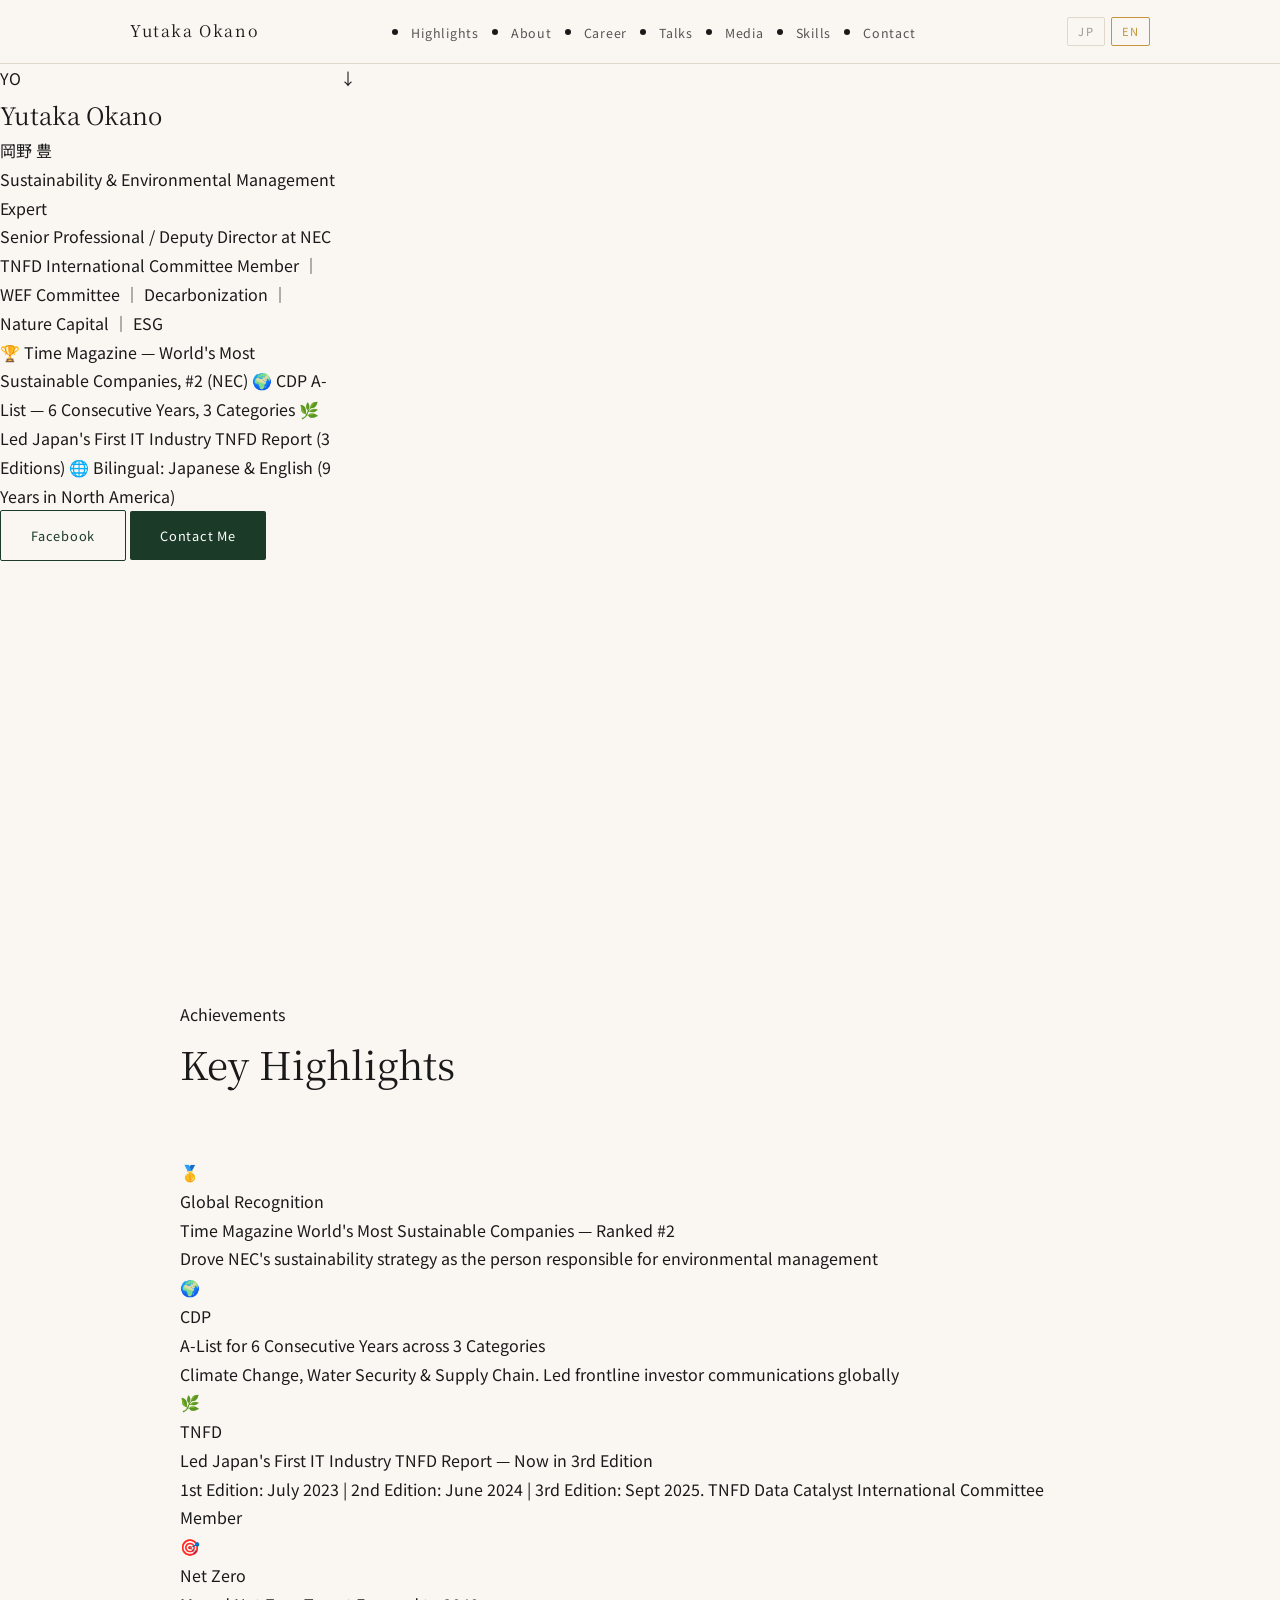
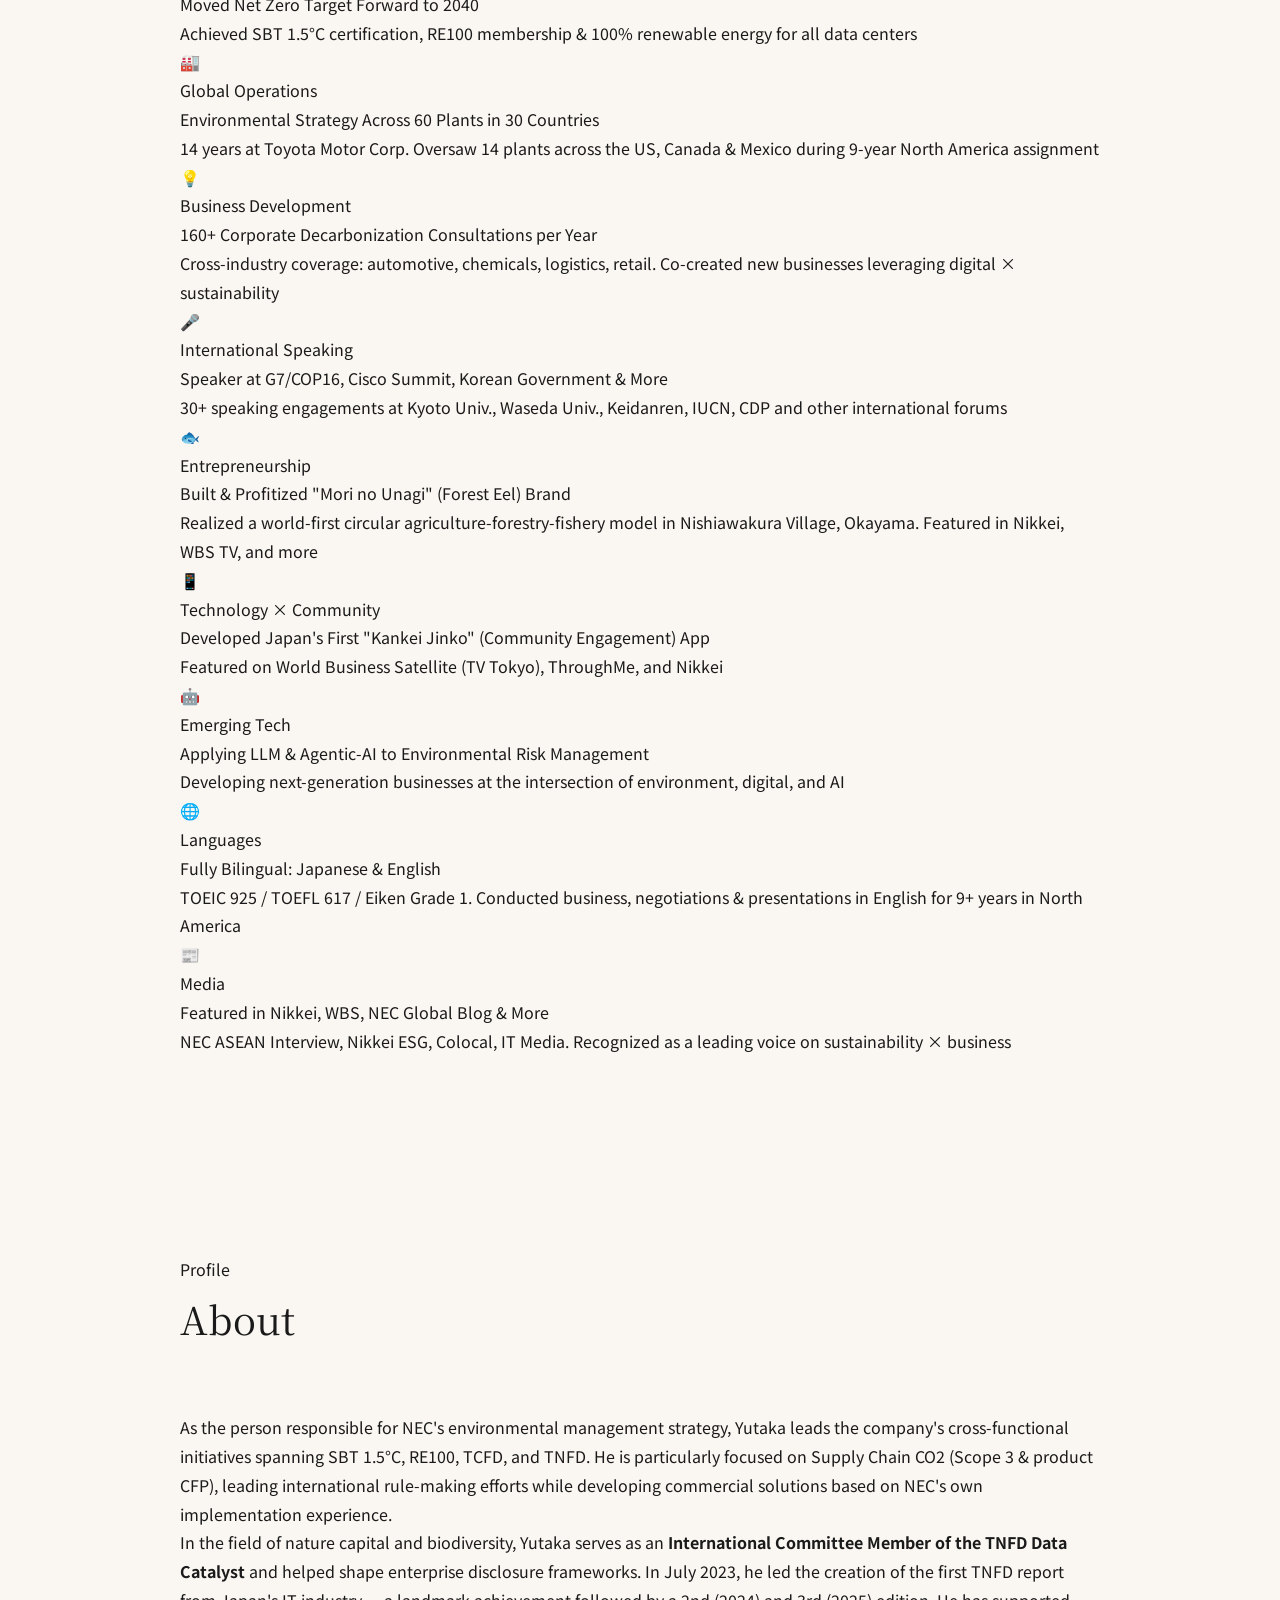
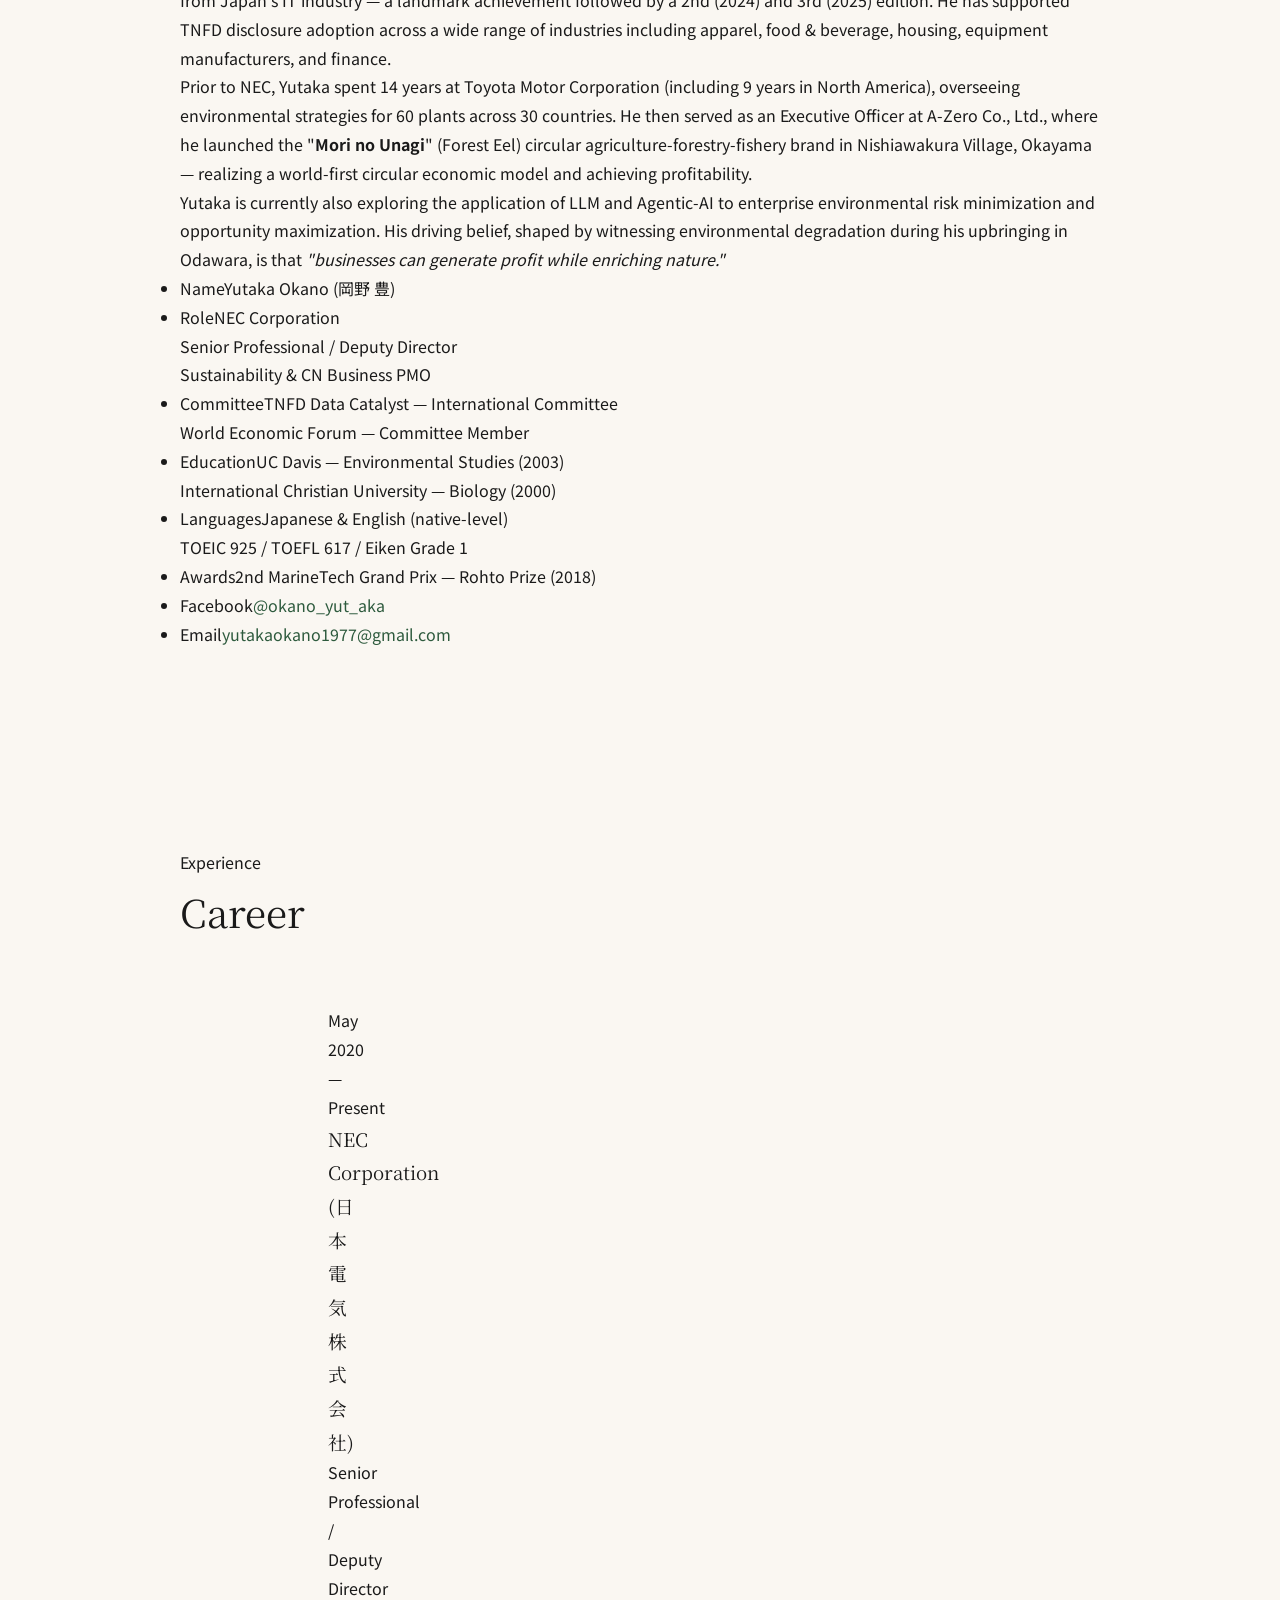
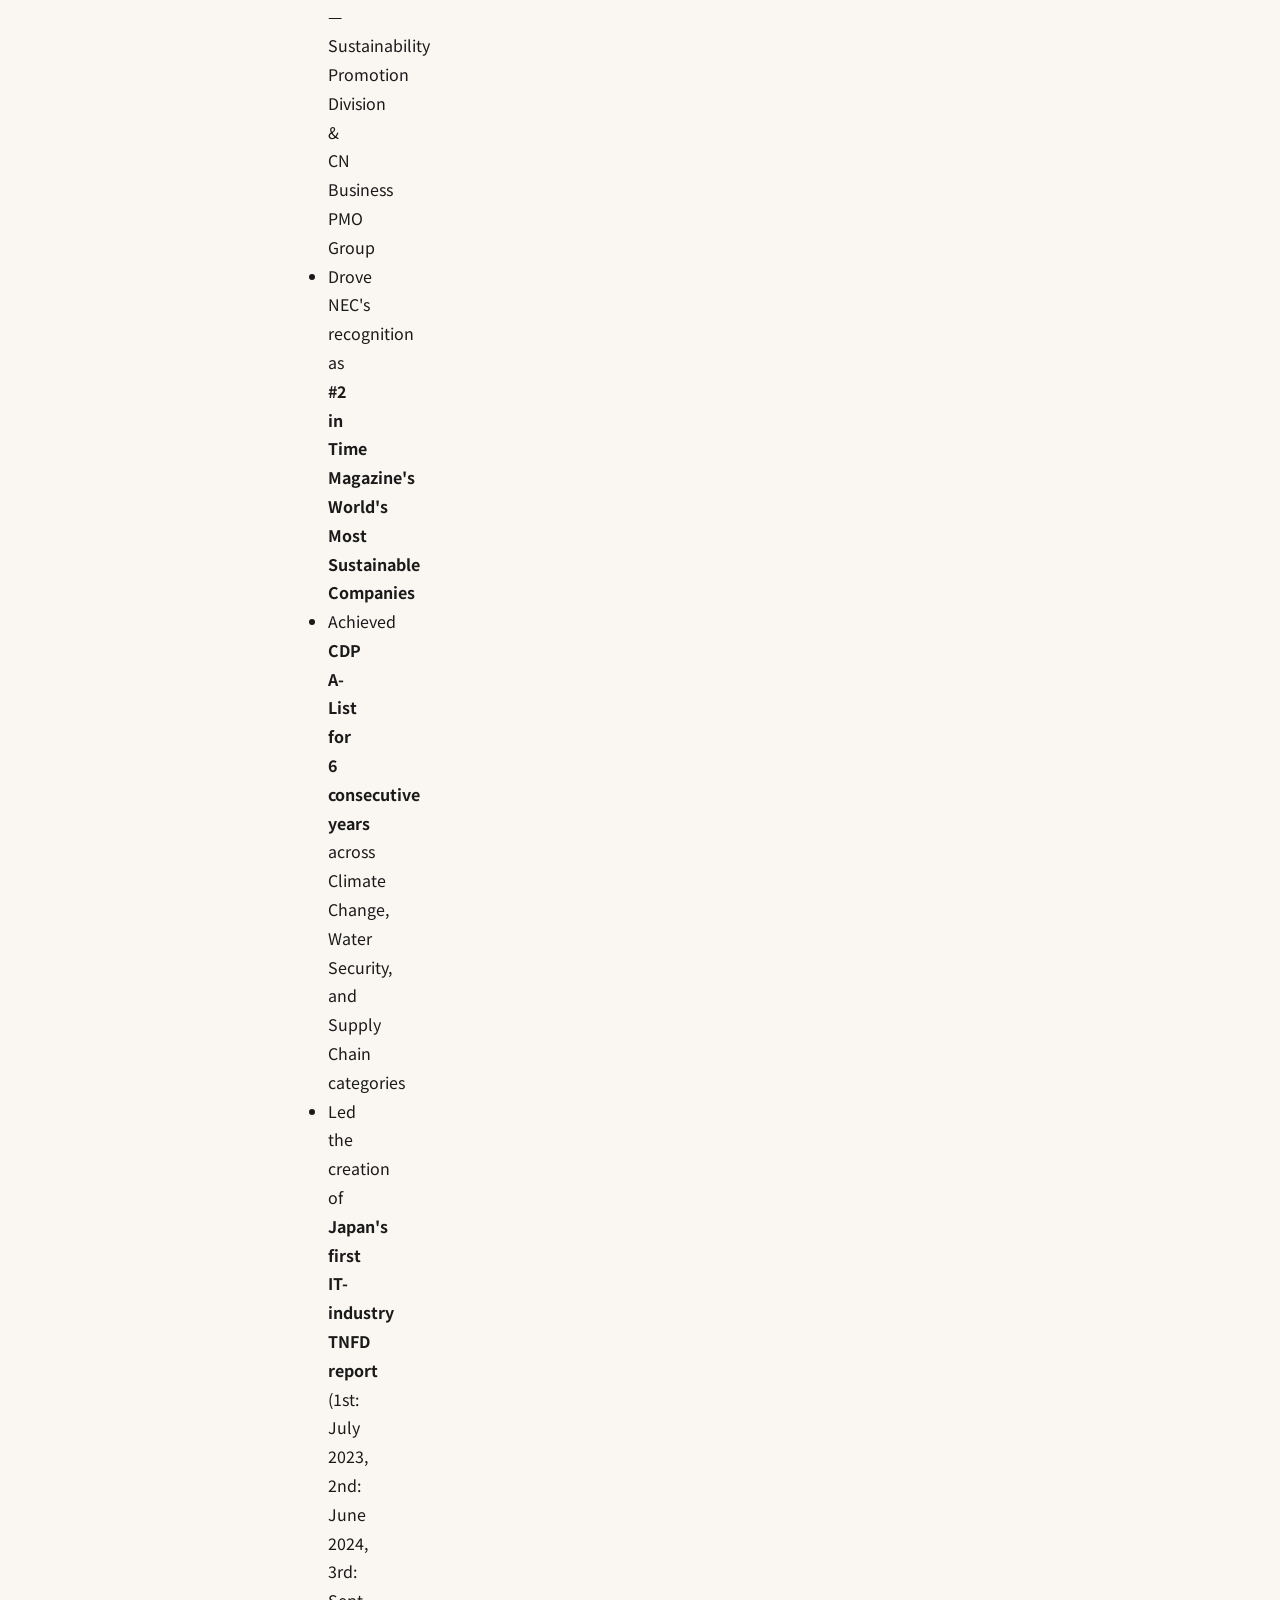
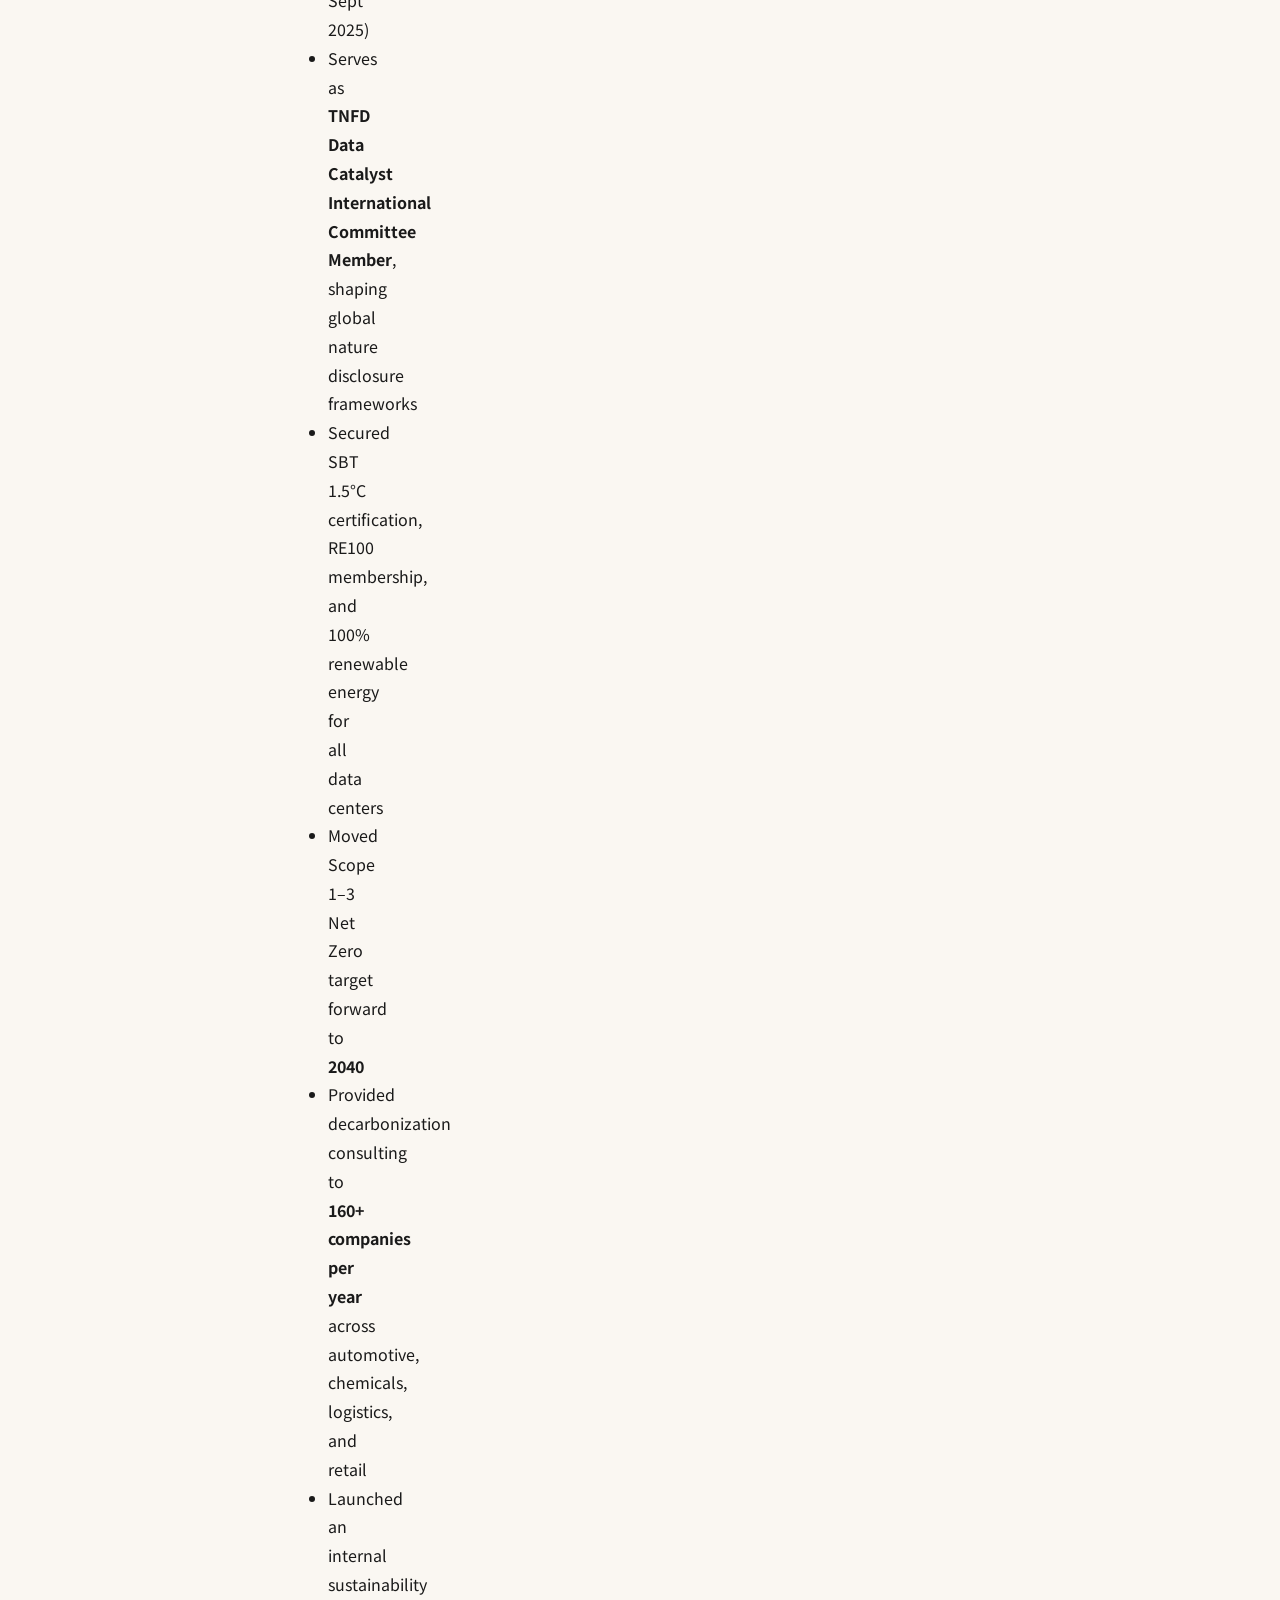
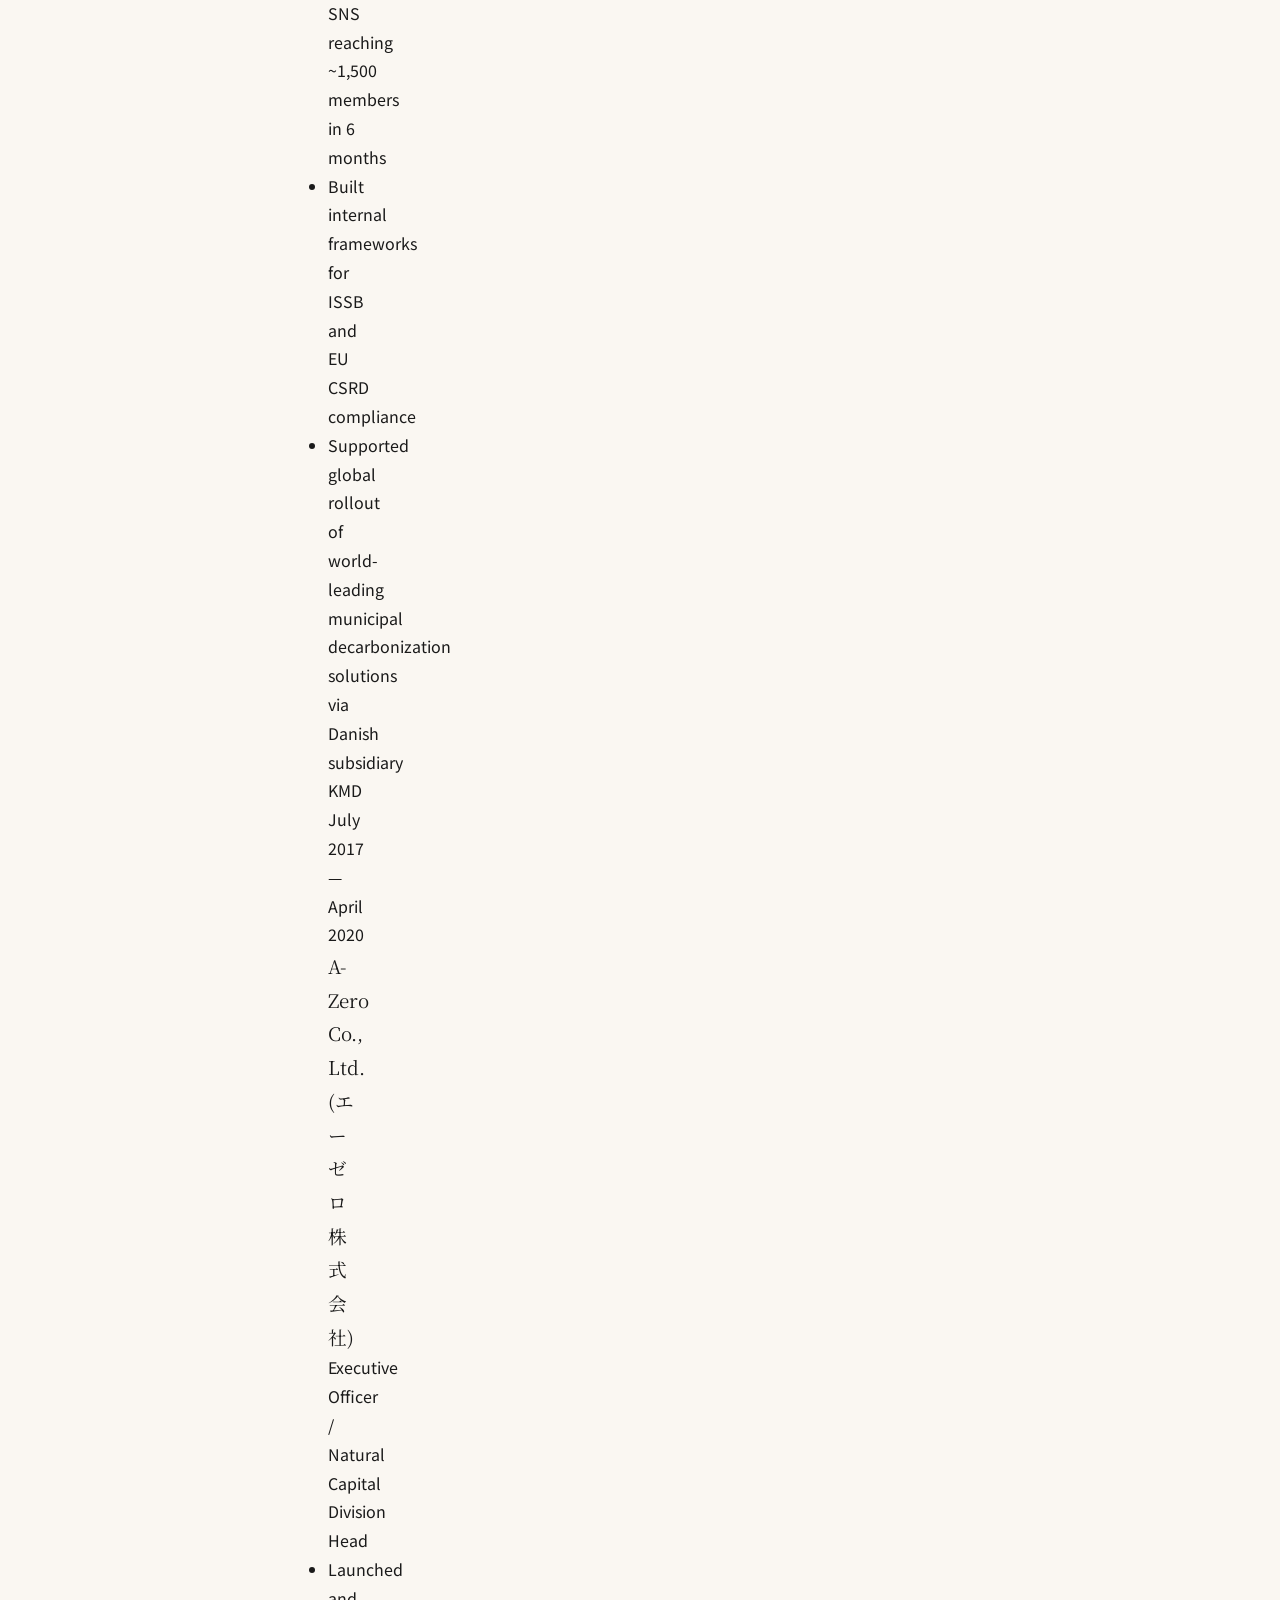
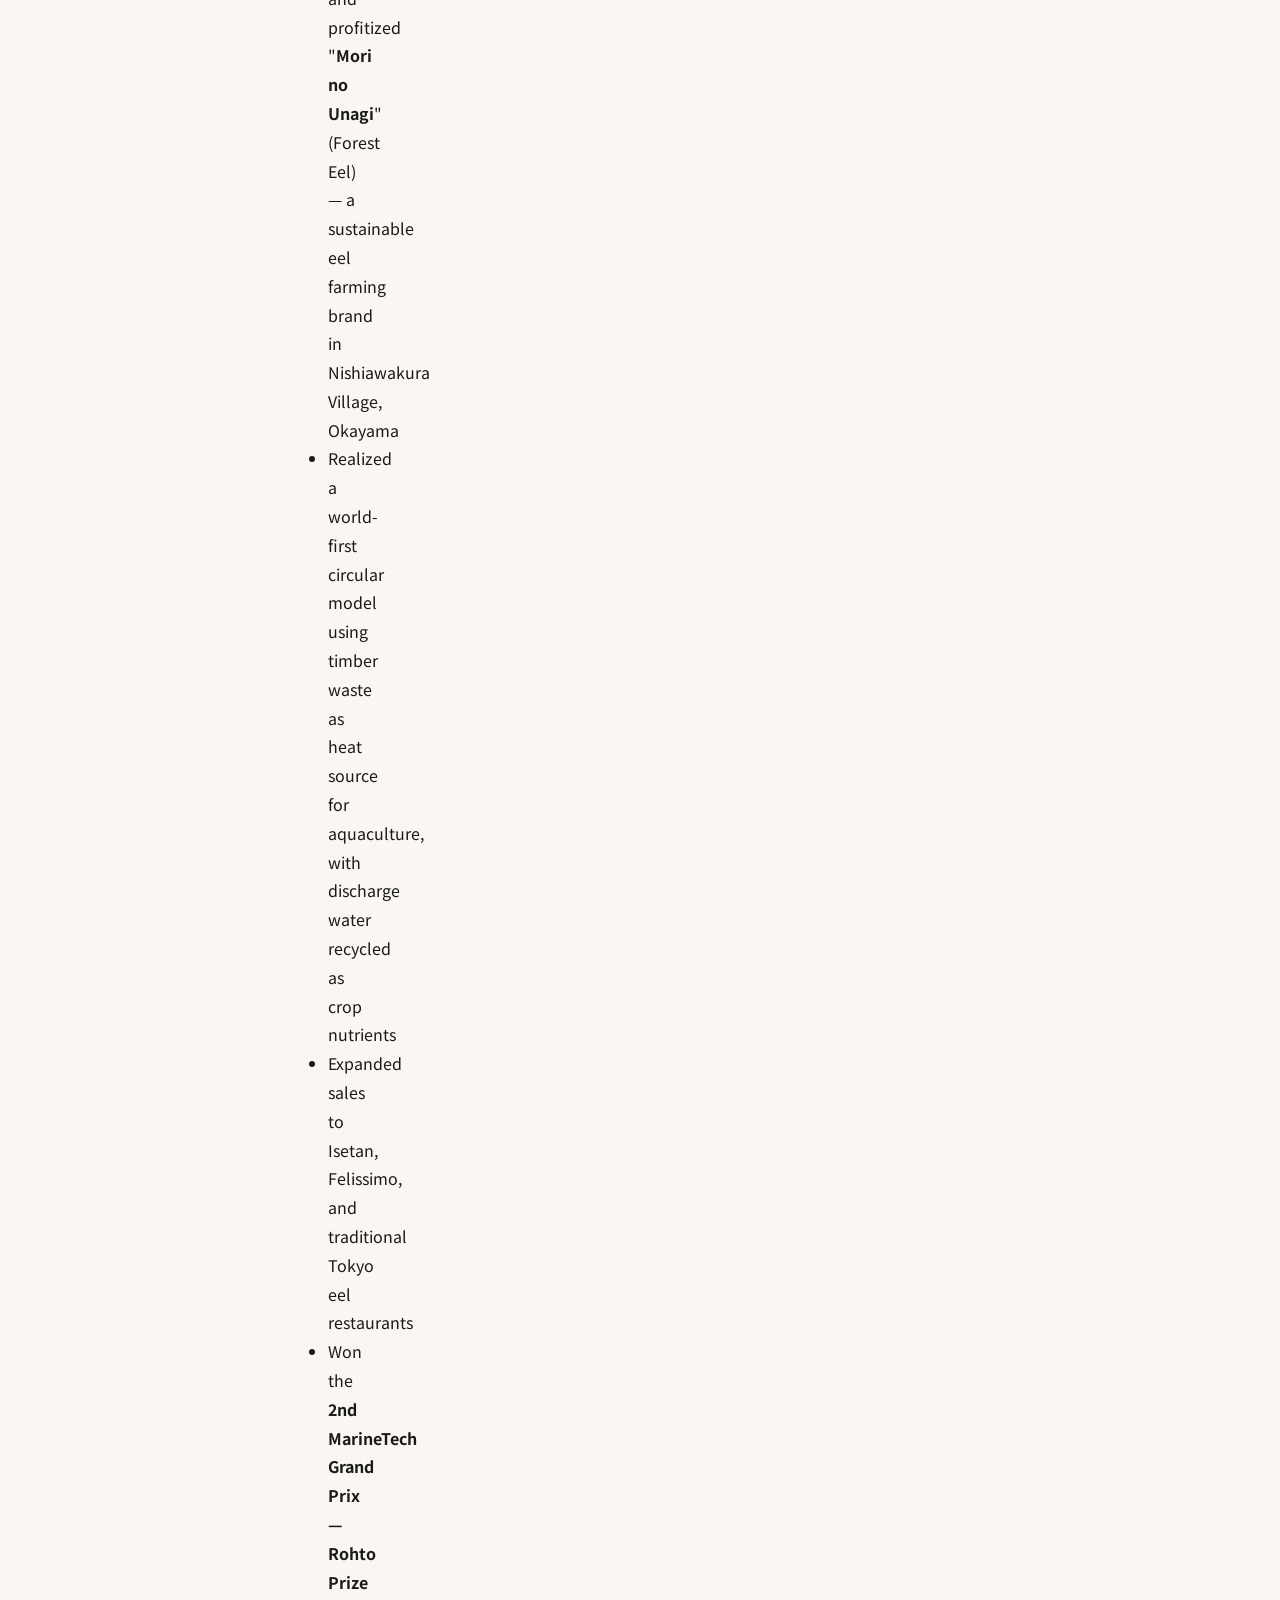
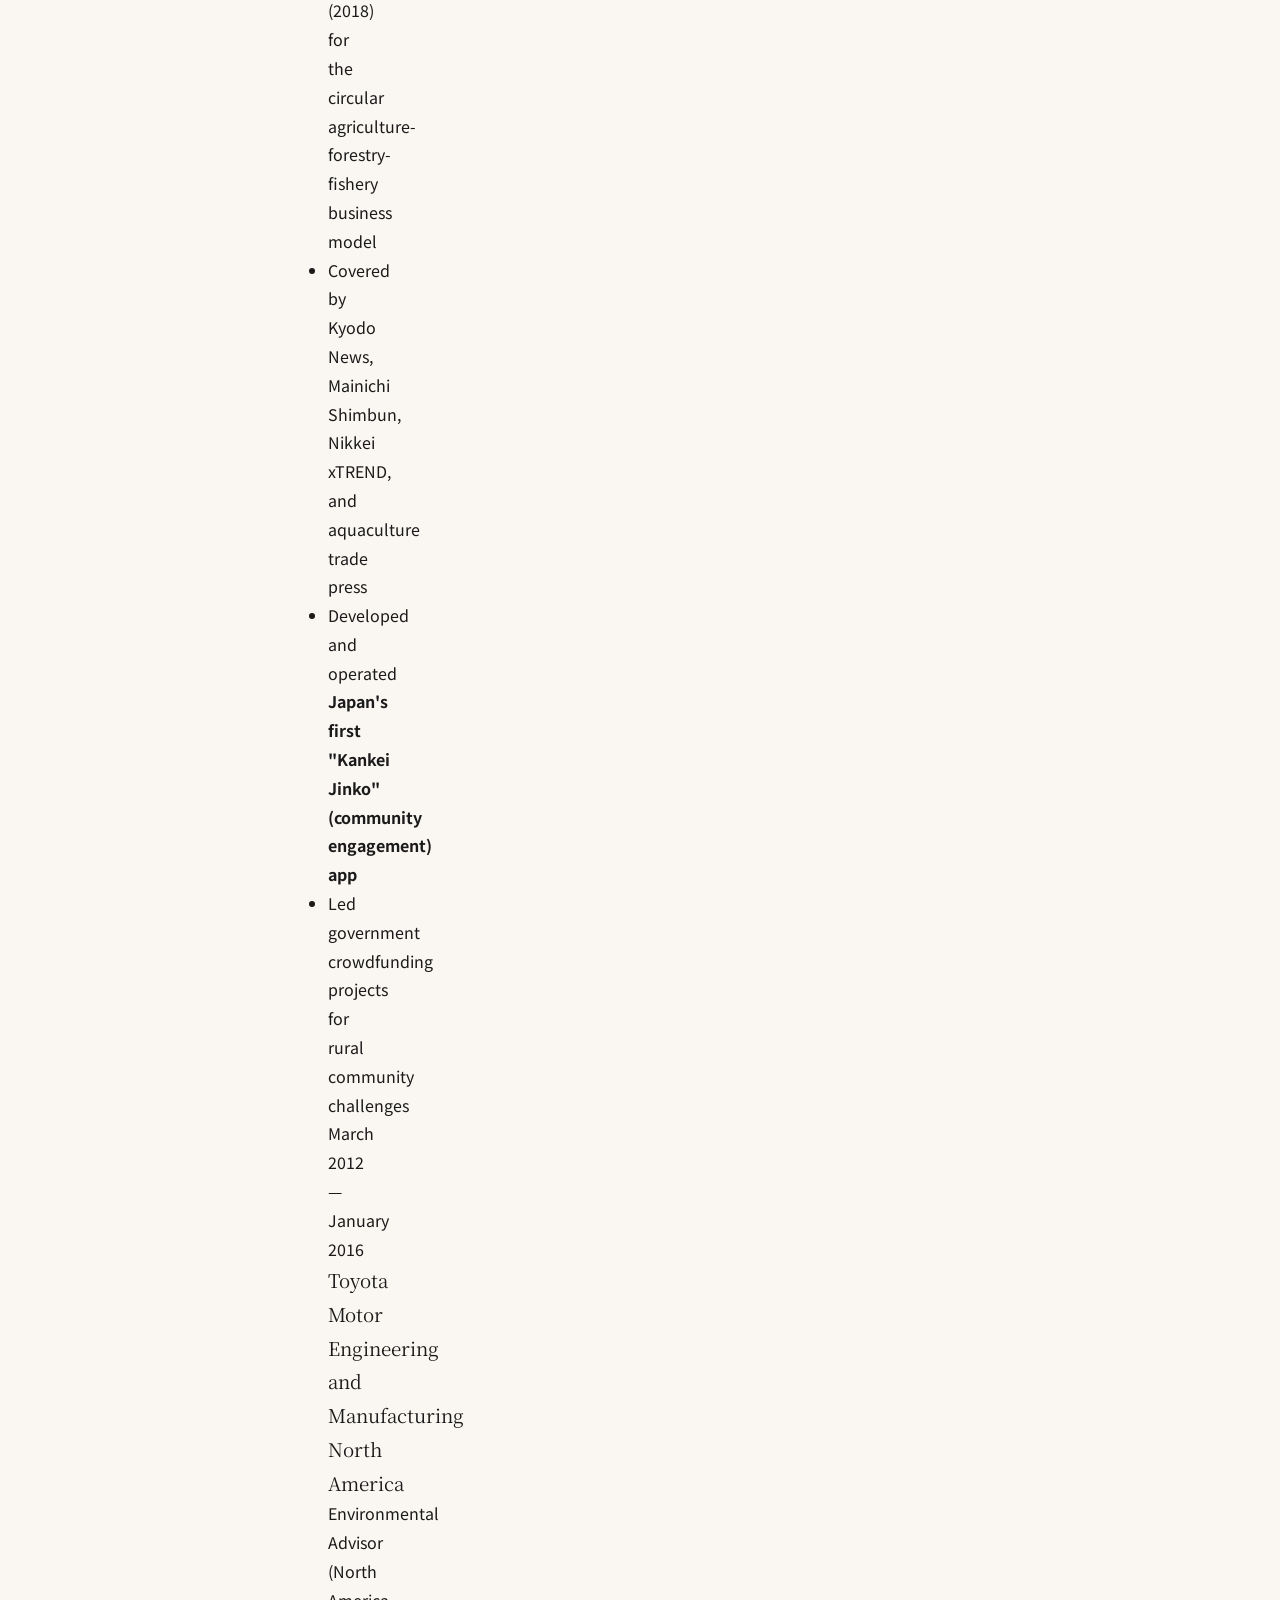
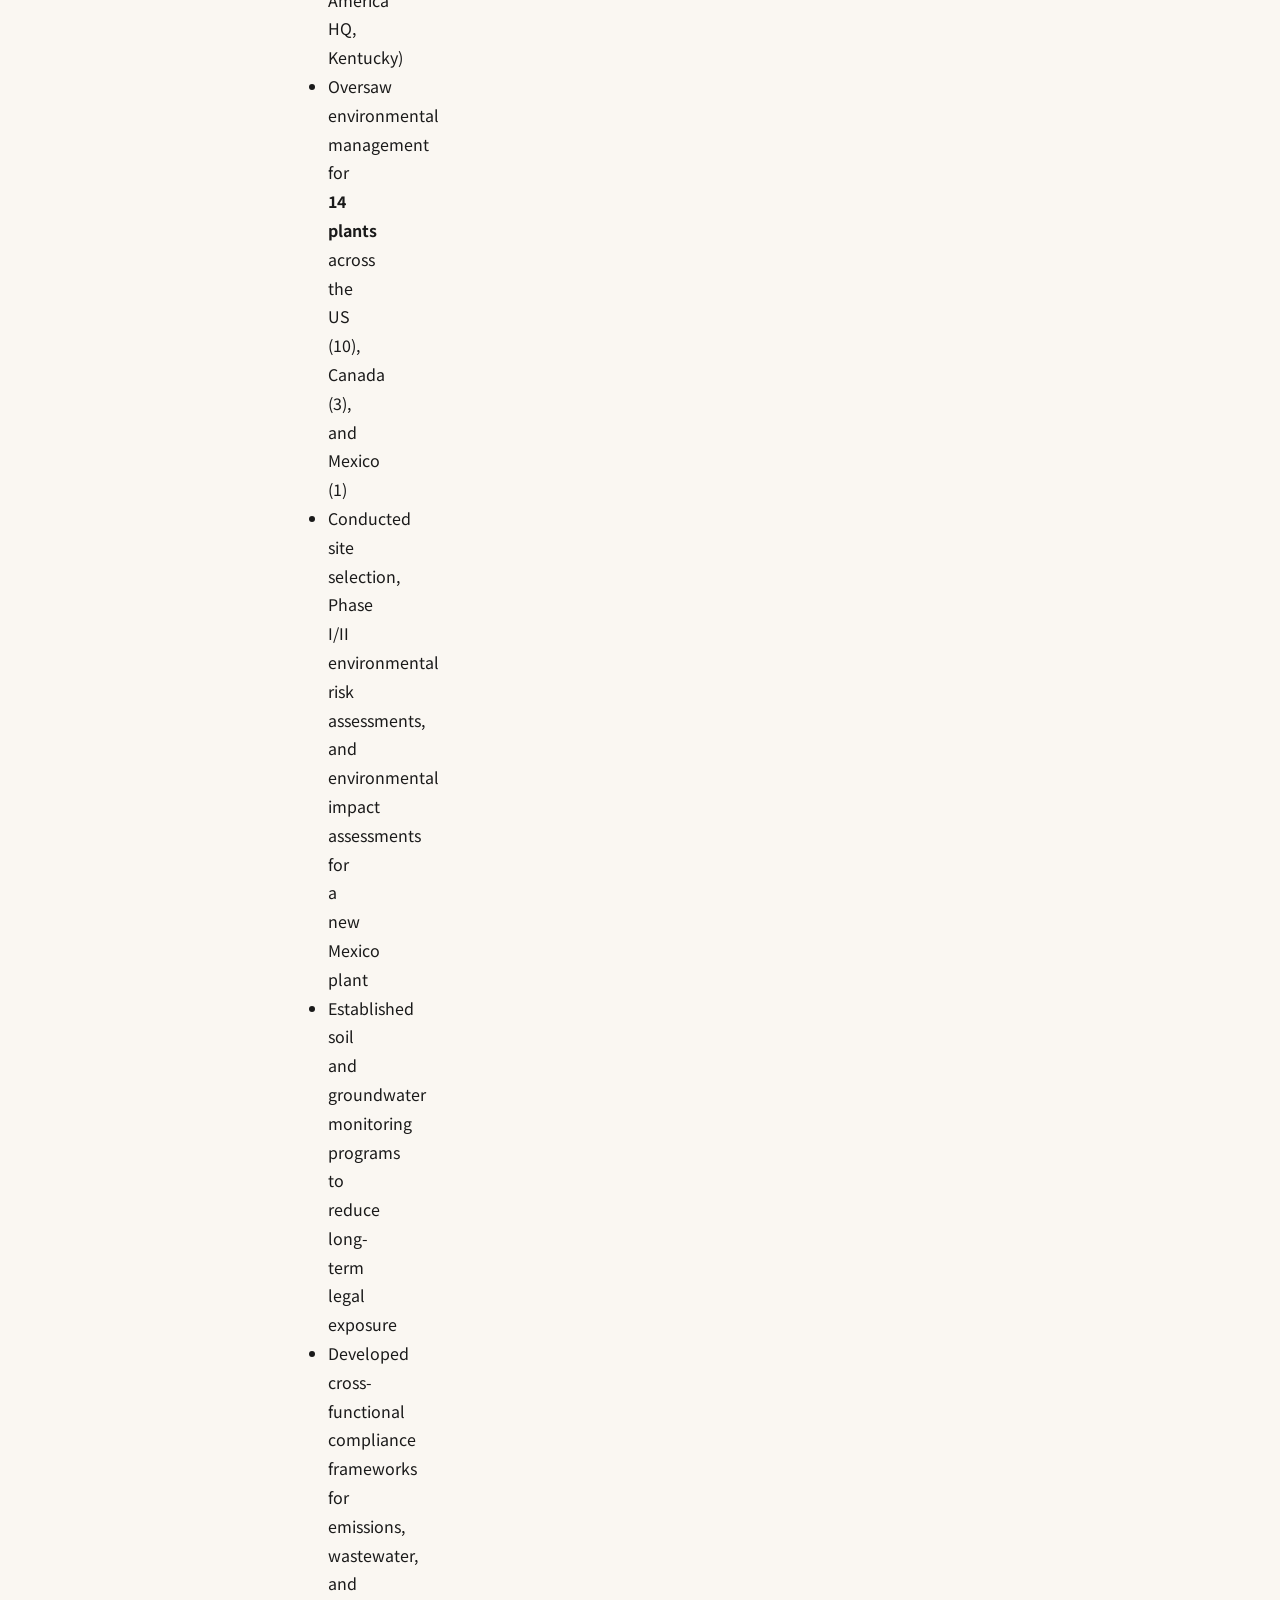
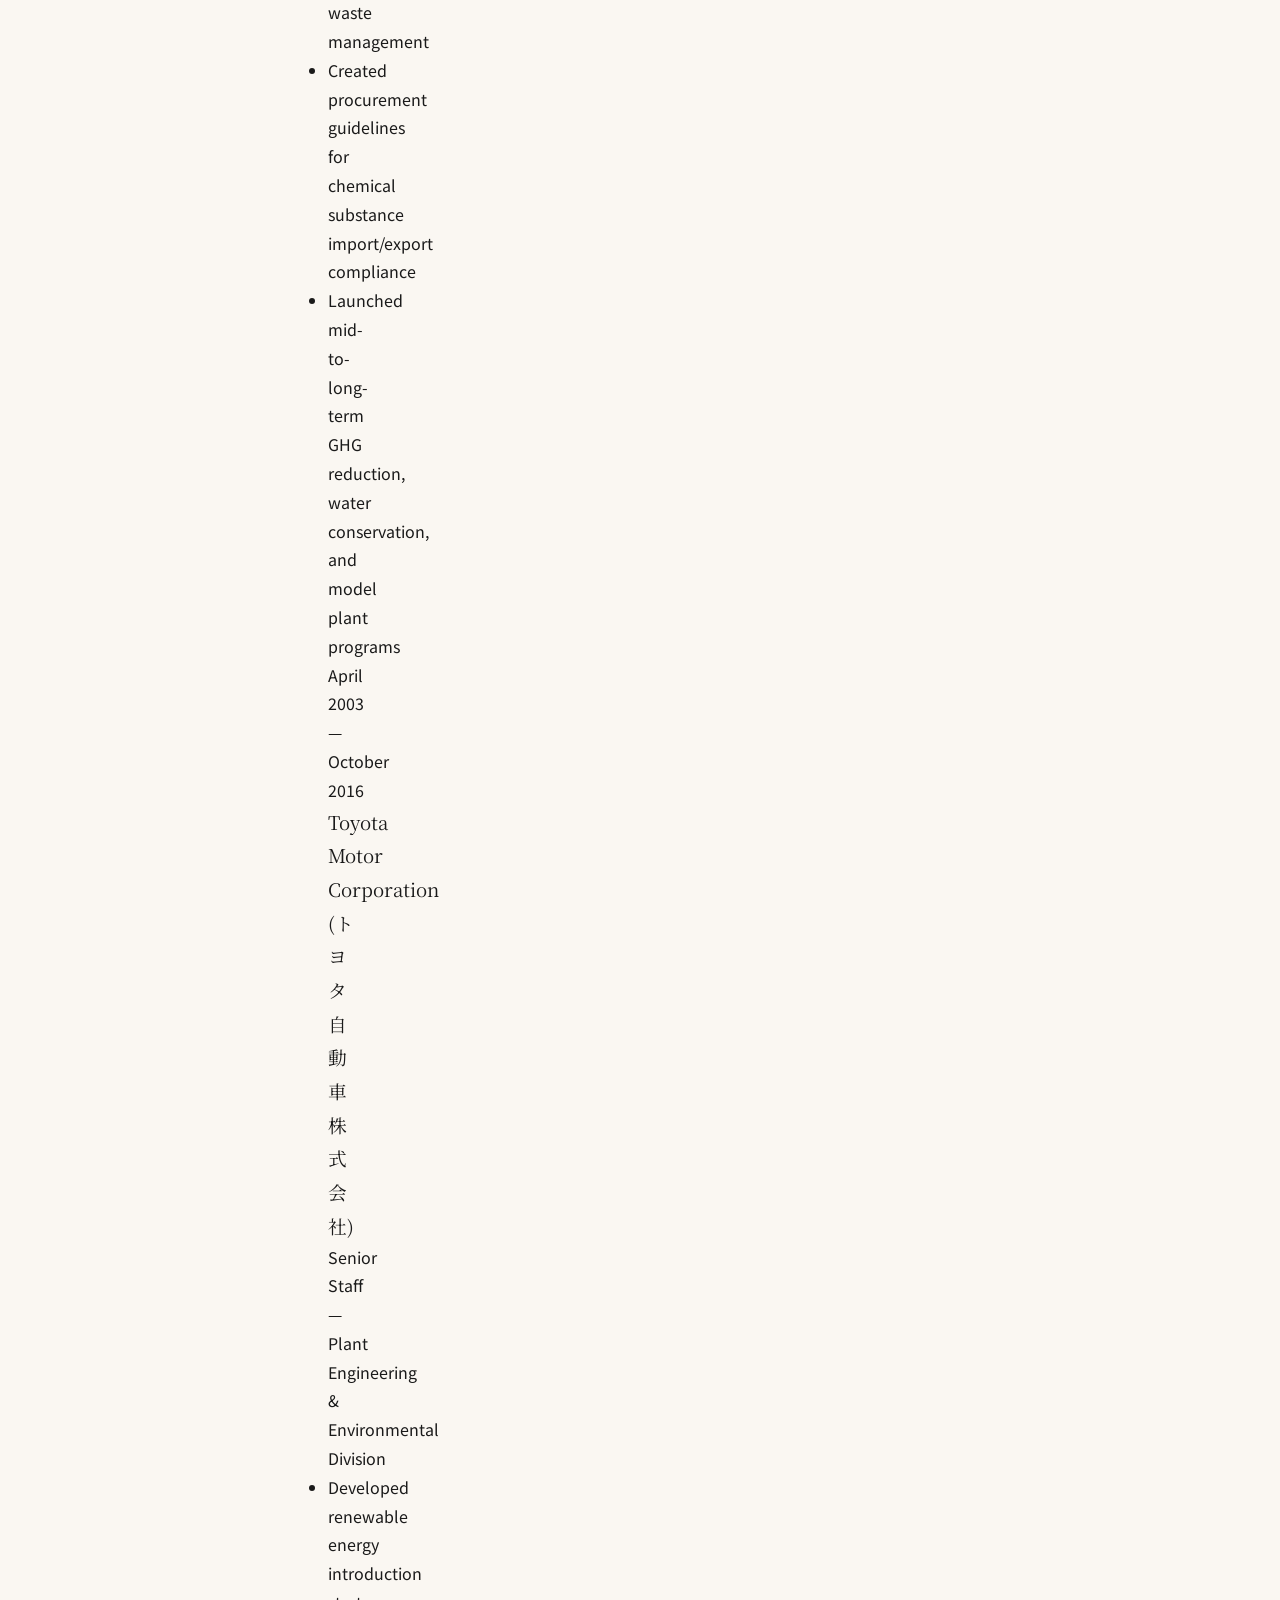
==== commit fc0dd24a: "Replace Twitter/X with Facebook link" ====
--- a/en/index.html
+++ b/en/index.html
@@ -53,7 +53,7 @@
         <span class="badge">🌐 Bilingual: Japanese &amp; English (9 Years in North America)</span>
       </div>
       <div class="hero-links">
-        <a href="https://twitter.com/okano_yut_aka" target="_blank" rel="noopener" class="btn btn-outline">Twitter / X</a>
+        <a href="https://www.facebook.com/yutaka.okano.94" target="_blank" rel="noopener" class="btn btn-outline">Facebook</a>
         <a href="mailto:yutakaokano1977@gmail.com" class="btn btn-primary">Contact Me</a>
       </div>
     </div>
@@ -189,7 +189,7 @@
             <li><span class="meta-label">Education</span><span>UC Davis — Environmental Studies (2003)<br/>International Christian University — Biology (2000)</span></li>
             <li><span class="meta-label">Languages</span><span>Japanese &amp; English (native-level)<br/>TOEIC 925 / TOEFL 617 / Eiken Grade 1</span></li>
             <li><span class="meta-label">Awards</span><span>2nd MarineTech Grand Prix — Rohto Prize (2018)</span></li>
-            <li><span class="meta-label">Twitter</span><span><a href="https://twitter.com/okano_yut_aka" target="_blank">@okano_yut_aka</a></span></li>
+            <li><span class="meta-label">Facebook</span><span><a href="https://www.facebook.com/yutaka.okano.94" target="_blank">@okano_yut_aka</a></span></li>
             <li><span class="meta-label">Email</span><span><a href="mailto:yutakaokano1977@gmail.com">yutakaokano1977@gmail.com</a></span></li>
           </ul>
         </div>
@@ -534,11 +534,11 @@
       </div>
       <p class="contact-lead">
         For inquiries about sustainability consulting, decarbonization strategies, nature capital, speaking engagements, media interviews, or any other matters,
-        please reach out via email or Twitter DM. I respond in both Japanese and English.
+        please reach out via email or Facebook message. I respond in both Japanese and English.
       </p>
       <div class="contact-links">
         <a href="mailto:yutakaokano1977@gmail.com" class="btn btn-primary">Send an Email</a>
-        <a href="https://twitter.com/okano_yut_aka" target="_blank" rel="noopener" class="btn btn-outline">Twitter / X @okano_yut_aka</a>
+        <a href="https://www.facebook.com/yutaka.okano.94" target="_blank" rel="noopener" class="btn btn-outline">Facebook</a>
       </div>
     </div>
   </section>
--- a/css/style.css
+++ b/css/style.css
@@ -1,67 +1,42 @@
 /* ============================================================
-   PREMIUM DARK GREEN — Yutaka Okano Portfolio
-   Palette: Deep Forest Green × Warm Gold × Cream
-   ============================================================ */
-
-@import url('https://fonts.googleapis.com/css2?family=Cormorant+Garamond:ital,wght@0,300;0,400;0,500;0,600;1,300;1,400&family=DM+Sans:wght@300;400;500&family=Noto+Serif+JP:wght@300;400;500&family=Noto+Sans+JP:wght@300;400;500&display=swap');
+   Yutaka Okano Portfolio — Clean Light Theme
+   ============================================================ */
+
+@import url('https://fonts.googleapis.com/css2?family=Cormorant+Garamond:ital,wght@0,300;0,400;0,500;1,300;1,400&family=Noto+Serif+JP:wght@300;400;500&family=Noto+Sans+JP:wght@300;400&display=swap');
 
 *, *::before, *::after { box-sizing: border-box; margin: 0; padding: 0; }
 
 :root {
-  /* ── Green palette ── */
-  --green-1:  #0b1710;   /* darkest bg */
-  --green-2:  #101f14;   /* section alt */
-  --green-3:  #162518;   /* card bg */
-  --green-4:  #1e3323;   /* card hover / border */
-  --green-5:  #2d5c3f;   /* accent mid */
-  --green-6:  #3d7a55;   /* accent bright */
-  --green-7:  #52a472;   /* links / active */
-
-  /* ── Gold ── */
-  --gold:      #c9a84c;
-  --gold-dim:  #a88730;
-  --gold-pale: #e8d5a0;
-
-  /* ── Text ── */
-  --text:      #e4ebe5;
-  --text-sub:  #9db8a3;
-  --text-dim:  #607a68;
-
-  /* ── Shorthand ── */
-  --accent:    var(--green-6);
-  --accent-hov:var(--green-7);
-  --bg:        var(--green-1);
-  --bg2:       var(--green-2);
-  --bg3:       var(--green-3);
-  --border:    var(--green-4);
-  --radius:    10px;
-  --nav-h:     68px;
+  --cream:        #faf7f2;
+  --cream-2:      #f3ede3;
+  --green-dark:   #1b3a28;
+  --green-mid:    #2d5a3d;
+  --green-light:  #4a8b6f;
+  --gold:         #c4953a;
+  --text:         #1a1a1a;
+  --text-body:    #555555;
+  --text-light:   #999999;
+  --border:       #e0d8cc;
+  --nav-h:        64px;
 }
 
 html { scroll-behavior: smooth; }
 
 body {
-  font-family: 'DM Sans', 'Noto Sans JP', sans-serif;
-  background: var(--bg);
+  font-family: 'Noto Sans JP', sans-serif;
+  background: var(--cream);
   color: var(--text);
   line-height: 1.8;
   -webkit-font-smoothing: antialiased;
 }
 
-h1, h2, h3, h4 {
-  font-family: 'Cormorant Garamond', 'Noto Serif JP', serif;
-  letter-spacing: 0.01em;
-}
-
-a { color: var(--green-7); text-decoration: none; transition: color .2s; }
+h1, h2, h3 {
+  font-family: 'Noto Serif JP', serif;
+  font-weight: 400;
+}
+
+a { color: var(--green-mid); text-decoration: none; transition: color .2s; }
 a:hover { color: var(--gold); }
-
-/* ── Thin gold rule ── */
-.gold-rule {
-  width: 40px; height: 1px;
-  background: var(--gold);
-  margin: 16px 0 32px;
-}
 
 /* ============================================================
    NAV
@@ -70,18 +45,16 @@
   position: fixed;
   top: 0; left: 0; right: 0;
   height: var(--nav-h);
-  background: rgba(11,23,16,0.90);
-  backdrop-filter: blur(16px);
-  border-bottom: 1px solid rgba(201,168,76,0.18);
+  background: rgba(250, 247, 242, 0.96);
+  backdrop-filter: blur(8px);
+  border-bottom: 1px solid var(--border);
   z-index: 100;
-  transition: background .3s;
-}
-#navbar.scrolled { background: rgba(11,23,16,0.98); }
+}
 
 .nav-inner {
-  max-width: 1040px;
+  max-width: 1100px;
   margin: 0 auto;
-  padding: 0 28px;
+  padding: 0 40px;
   height: 100%;
   display: flex;
   align-items: center;
@@ -90,582 +63,698 @@
 }
 
 .nav-logo {
-  font-family: 'Cormorant Garamond', 'Noto Serif JP', serif;
-  font-size: 1.15rem;
-  font-weight: 500;
-  letter-spacing: 0.12em;
-  color: var(--gold-pale);
-  white-space: nowrap;
-}
-.nav-logo:hover { color: var(--gold); }
+  font-family: 'Noto Serif JP', serif;
+  font-size: 1rem;
+  font-weight: 400;
+  letter-spacing: 0.1em;
+  color: var(--text);
+  flex-shrink: 0;
+}
 
 .nav-links {
-  list-style: none;
-  display: flex;
-  gap: 24px;
-}
+  display: flex;
+  gap: 32px;
+}
+
 .nav-links a {
-  color: var(--text-sub);
   font-size: 0.78rem;
-  font-weight: 500;
-  letter-spacing: 0.08em;
-  text-transform: uppercase;
-  transition: color .2s;
-}
+  letter-spacing: 0.06em;
+  color: var(--text-body);
+}
+
 .nav-links a:hover,
-.nav-links a.active { color: var(--gold); }
+.nav-links a.active { color: var(--green-mid); }
 
 .lang-switch {
   display: flex;
-  gap: 4px;
+  gap: 6px;
   flex-shrink: 0;
 }
+
 .lang-switch a {
-  padding: 4px 11px;
-  border-radius: 4px;
-  font-size: 0.72rem;
-  font-weight: 600;
-  letter-spacing: 0.08em;
+  font-size: 0.7rem;
+  letter-spacing: 0.1em;
+  color: var(--text-light);
   border: 1px solid var(--border);
-  color: var(--text-sub);
+  padding: 3px 10px;
+  border-radius: 2px;
   transition: all .2s;
 }
-.lang-switch a:hover,
-.lang-switch a.current {
+
+.lang-switch a.current,
+.lang-switch a:hover {
+  color: var(--gold);
   border-color: var(--gold);
-  color: var(--gold);
-  background: rgba(201,168,76,0.08);
 }
 
 /* ============================================================
    HERO
    ============================================================ */
 #hero {
+  display: grid;
+  grid-template-columns: 340px 1fr;
   min-height: 100vh;
+  padding-top: var(--nav-h);
+}
+
+.hero-sidebar {
+  background: var(--green-dark);
   display: flex;
   flex-direction: column;
   align-items: center;
   justify-content: center;
+  padding: 64px 40px;
   text-align: center;
-  padding: calc(var(--nav-h) + 56px) 28px 88px;
+  position: sticky;
+  top: var(--nav-h);
+  height: calc(100vh - var(--nav-h));
+}
+
+.hero-photo {
+  width: 156px;
+  height: 156px;
+  border-radius: 50%;
+  overflow: hidden;
+  border: 2px solid var(--gold);
+  margin-bottom: 28px;
+  flex-shrink: 0;
+}
+
+.hero-photo img {
+  width: 100%;
+  height: 100%;
+  object-fit: cover;
+  object-position: center top;
+}
+
+.hero-name {
+  font-family: 'Noto Serif JP', serif;
+  font-size: 1.55rem;
+  font-weight: 400;
+  color: #fff;
+  letter-spacing: 0.22em;
+  line-height: 1.3;
+  margin-bottom: 8px;
+}
+
+.hero-name-en {
+  font-family: 'Cormorant Garamond', serif;
+  font-size: 0.92rem;
+  font-style: italic;
+  font-weight: 300;
+  color: rgba(255,255,255,0.55);
+  letter-spacing: 0.12em;
+  margin-bottom: 22px;
+}
+
+.hero-rule {
+  width: 36px;
+  height: 1px;
+  background: var(--gold);
+  margin: 0 auto 22px;
+}
+
+.hero-position {
+  font-size: 0.76rem;
+  color: rgba(255,255,255,0.65);
+  line-height: 2.1;
+  letter-spacing: 0.03em;
+}
+
+.hero-main {
+  background: var(--cream);
+  display: flex;
+  flex-direction: column;
+  justify-content: center;
+  padding: 80px 88px;
+}
+
+.hero-label {
+  font-size: 0.65rem;
+  letter-spacing: 0.28em;
+  color: var(--gold);
+  font-weight: 500;
+  margin-bottom: 26px;
+}
+
+.hero-headline {
+  font-family: 'Noto Serif JP', serif;
+  font-size: clamp(1.9rem, 3.2vw, 2.8rem);
+  font-weight: 400;
+  line-height: 1.65;
+  color: var(--text);
+  margin-bottom: 36px;
+}
+
+.hero-accent { color: var(--green-mid); }
+
+.hero-bio {
+  font-size: 0.88rem;
+  color: var(--text-body);
+  line-height: 2.1;
+  max-width: 500px;
+  margin-bottom: 56px;
+}
+
+.hero-scroll {
+  font-size: 0.62rem;
+  letter-spacing: 0.22em;
+  color: var(--text-light);
+}
+
+/* ============================================================
+   SECTIONS COMMON
+   ============================================================ */
+section:not(#hero) {
+  padding: 100px 40px;
+}
+
+.section-alt { background: var(--cream-2); }
+
+.container {
+  max-width: 920px;
+  margin: 0 auto;
+}
+
+.section-label {
+  font-size: 0.62rem;
+  letter-spacing: 0.26em;
+  color: var(--gold);
+  font-weight: 500;
+  margin-bottom: 10px;
+}
+
+.section-title {
+  font-family: 'Noto Serif JP', serif;
+  font-size: clamp(1.9rem, 3vw, 2.5rem);
+  font-weight: 400;
+  color: var(--text);
+  margin-bottom: 60px;
+}
+
+/* ============================================================
+   CAREER TIMELINE — Desktop
+   ============================================================ */
+.timeline {
+  display: flex;
+  flex-direction: column;
+}
+
+.timeline-item {
+  display: grid;
+  grid-template-columns: 120px 28px 1fr;
+  gap: 0 28px;
+}
+
+.tl-left {
+  padding-top: 3px;
+  text-align: right;
+}
+
+.tl-year {
+  font-size: 0.72rem;
+  color: var(--gold);
+  font-weight: 500;
+  letter-spacing: 0.04em;
+  white-space: nowrap;
+}
+
+.tl-dot-wrap {
+  display: flex;
+  flex-direction: column;
+  align-items: center;
+}
+
+.tl-dot {
+  width: 14px;
+  height: 14px;
+  border-radius: 50%;
+  border: 2px solid var(--gold);
+  background: var(--cream);
+  flex-shrink: 0;
+  margin-top: 2px;
   position: relative;
-  background:
-    radial-gradient(ellipse 80% 50% at 50% -10%, rgba(45,92,63,0.28) 0%, transparent 70%),
-    var(--bg);
+  z-index: 1;
+}
+
+.section-alt .tl-dot { background: var(--cream-2); }
+
+.tl-line {
+  flex: 1;
+  width: 1px;
+  background: #ddd;
+  margin: 6px 0;
+}
+
+.tl-body { padding-bottom: 52px; }
+
+.tl-company {
+  font-family: 'Noto Serif JP', serif;
+  font-size: 1.2rem;
+  font-weight: 400;
+  color: var(--text);
+  margin-bottom: 5px;
+}
+
+.tl-role {
+  font-size: 0.8rem;
+  color: var(--green-light);
+  margin-bottom: 12px;
+}
+
+.tl-desc {
+  font-size: 0.87rem;
+  color: var(--text-body);
+  line-height: 1.95;
+}
+
+/* ============================================================
+   EDUCATION
+   ============================================================ */
+.edu-grid {
+  display: grid;
+  grid-template-columns: 1fr 1fr;
+  gap: 24px;
+}
+
+.edu-card {
+  background: #fff;
+  border: 1px solid var(--border);
+  border-radius: 3px;
+  padding: 36px 32px;
+  transition: box-shadow .25s;
+}
+
+.edu-card:hover { box-shadow: 0 8px 28px rgba(0,0,0,0.07); }
+
+.edu-school {
+  font-size: 0.63rem;
+  letter-spacing: 0.16em;
+  color: var(--gold);
+  font-weight: 500;
+  margin-bottom: 14px;
+}
+
+.edu-degree {
+  font-family: 'Noto Serif JP', serif;
+  font-size: 1.1rem;
+  font-weight: 400;
+  color: var(--text);
+  margin-bottom: 14px;
+}
+
+.edu-desc {
+  font-size: 0.83rem;
+  color: var(--green-light);
+  line-height: 1.85;
+}
+
+/* ============================================================
+   TALKS
+   ============================================================ */
+.talks-grid {
+  display: grid;
+  grid-template-columns: repeat(3, 1fr);
+  gap: 16px;
+}
+
+.talk-item {
+  padding: 24px;
+  border: 1px solid var(--border);
+  border-radius: 3px;
+  background: #fff;
+  display: flex;
+  flex-direction: column;
+  gap: 10px;
+  transition: box-shadow .25s;
+}
+
+.talk-item:hover { box-shadow: 0 6px 20px rgba(0,0,0,0.06); }
+
+.talk-tag {
+  display: inline-block;
+  font-size: 0.6rem;
+  letter-spacing: 0.1em;
+  font-weight: 600;
+  padding: 2px 8px;
+  border-radius: 2px;
+  align-self: flex-start;
+}
+
+.tag-intl { background: rgba(196,149,58,0.1); color: var(--gold); border: 1px solid rgba(196,149,58,0.3); }
+.tag-univ { background: rgba(74,139,111,0.1); color: var(--green-light); border: 1px solid rgba(74,139,111,0.3); }
+.tag-dom  { background: rgba(45,90,61,0.08); color: var(--green-mid); border: 1px solid rgba(45,90,61,0.25); }
+
+.talk-title {
+  font-family: 'Noto Serif JP', serif;
+  font-size: 0.9rem;
+  font-weight: 400;
+  color: var(--text);
+  line-height: 1.6;
+}
+
+.talk-venue {
+  font-size: 0.74rem;
+  color: var(--text-light);
+  line-height: 1.65;
+}
+
+.talk-more {
+  padding: 24px;
+  border: 1px dashed var(--border);
+  border-radius: 3px;
+  color: var(--text-light);
+  font-size: 0.82rem;
+  line-height: 1.7;
+  display: flex;
+  align-items: center;
+  justify-content: center;
+  text-align: center;
+}
+
+/* ============================================================
+   CONTACT
+   ============================================================ */
+.contact-text {
+  font-size: 0.9rem;
+  color: var(--text-body);
+  line-height: 2;
+  max-width: 560px;
+  margin-bottom: 36px;
+}
+
+.contact-links { display: flex; gap: 12px; flex-wrap: wrap; }
+
+.btn-primary {
+  display: inline-block;
+  padding: 13px 30px;
+  background: var(--green-dark);
+  color: #fff;
+  font-size: 0.8rem;
+  letter-spacing: 0.06em;
+  border-radius: 2px;
+  transition: background .2s;
+}
+
+.btn-primary:hover { background: var(--green-mid); color: #fff; }
+
+.btn-outline {
+  display: inline-block;
+  padding: 13px 30px;
+  border: 1px solid var(--green-dark);
+  color: var(--green-dark);
+  font-size: 0.8rem;
+  letter-spacing: 0.06em;
+  border-radius: 2px;
+  transition: all .2s;
+}
+
+.btn-outline:hover { background: var(--green-dark); color: #fff; }
+
+/* ============================================================
+   FOOTER
+   ============================================================ */
+footer {
+  padding: 32px 40px;
+  border-top: 1px solid var(--border);
+  background: var(--cream);
+}
+
+.footer-inner {
+  max-width: 920px;
+  margin: 0 auto;
+  display: flex;
+  justify-content: space-between;
+  align-items: center;
+  font-size: 0.77rem;
+  color: var(--text-light);
+}
+
+.footer-links { display: flex; gap: 16px; }
+.footer-links a { color: var(--text-light); }
+.footer-links a:hover { color: var(--gold); }
+
+/* ============================================================
+   MEDIA PAGE — HEADER
+   ============================================================ */
+.page-hero {
+  padding: calc(var(--nav-h) + 80px) 40px 80px;
+  background: var(--cream);
+  border-bottom: 1px solid var(--border);
+}
+
+.page-hero .container { max-width: 920px; margin: 0 auto; }
+
+/* ============================================================
+   MEDIA CARDS
+   ============================================================ */
+.media-section { padding: 80px 40px; }
+
+.media-grid {
+  display: grid;
+  grid-template-columns: repeat(3, 1fr);
+  gap: 28px;
+}
+
+/* Card base — works as both <a> and <div> */
+.media-card {
+  border: 1px solid var(--border);
+  border-radius: 4px;
   overflow: hidden;
-}
-
-/* subtle grain texture */
-#hero::before {
+  background: #fff;
+  transition: box-shadow .28s, transform .28s;
+  display: flex;
+  flex-direction: column;
+  color: var(--text);
+}
+
+a.media-card:hover {
+  box-shadow: 0 12px 36px rgba(0,0,0,0.1);
+  transform: translateY(-4px);
+  color: var(--text);
+}
+
+/* ── Thumbnail area ── */
+.media-thumb {
+  height: 210px;
+  position: relative;
+  overflow: hidden;
+  display: flex;
+  align-items: flex-end;
+  padding: 16px 20px;
+}
+
+/* Gradient overlay (all thumbs) */
+.media-thumb::before {
   content: '';
   position: absolute;
   inset: 0;
-  background-image: url("data:image/svg+xml,%3Csvg viewBox='0 0 256 256' xmlns='http://www.w3.org/2000/svg'%3E%3Cfilter id='noise'%3E%3CfeTurbulence type='fractalNoise' baseFrequency='0.9' numOctaves='4' stitchTiles='stitch'/%3E%3C/filter%3E%3Crect width='100%25' height='100%25' filter='url(%23noise)' opacity='0.04'/%3E%3C/svg%3E");
+  background: linear-gradient(to top, rgba(0,0,0,0.55) 0%, rgba(0,0,0,0.05) 55%, transparent 100%);
+  z-index: 1;
+}
+
+/* Large watermark text */
+.thumb-bg {
+  position: absolute;
+  right: -0.1em;
+  bottom: -0.1em;
+  font-size: 6.5rem;
+  font-weight: 700;
+  font-family: 'Cormorant Garamond', serif;
+  color: rgba(255,255,255,0.07);
+  line-height: 1;
+  letter-spacing: -0.02em;
   pointer-events: none;
-  opacity: 0.35;
-}
-
-.hero-content { position: relative; z-index: 1; }
-
-.hero-avatar {
-  width: 124px;
-  height: 124px;
-  border-radius: 50%;
-  overflow: hidden;
-  margin: 0 auto 28px;
-  border: 2px solid var(--gold);
-  box-shadow: 0 0 0 6px rgba(201,168,76,0.1), 0 12px 40px rgba(0,0,0,0.6);
-}
-.hero-avatar img { width: 100%; height: 100%; object-fit: cover; }
-
-.avatar-fallback {
-  display: none;
-  width: 100%;
-  height: 100%;
-  background: linear-gradient(135deg, var(--green-4), var(--green-5));
-  color: var(--gold-pale);
-  font-family: 'Cormorant Garamond', serif;
-  font-size: 2.4rem;
-  font-weight: 500;
-  align-items: center;
-  justify-content: center;
-}
-
-#hero h1 {
-  font-size: clamp(2.4rem, 5.5vw, 4rem);
-  font-weight: 500;
-  letter-spacing: 0.06em;
-  color: var(--gold-pale);
-  margin-bottom: 6px;
-  line-height: 1.1;
-}
-
-.hero-subtitle {
-  font-family: 'DM Sans', sans-serif;
-  font-size: 0.9rem;
-  color: var(--text-sub);
+  user-select: none;
+  white-space: nowrap;
+  z-index: 0;
+}
+
+/* Outlet label pinned to bottom-left */
+.thumb-outlet {
+  position: relative;
+  z-index: 2;
+  font-size: 0.6rem;
   letter-spacing: 0.2em;
-  text-transform: uppercase;
-  margin-bottom: 20px;
-}
-
-/* gold ornament line */
-.hero-ornament {
-  width: 48px;
-  height: 1px;
-  background: linear-gradient(90deg, transparent, var(--gold), transparent);
-  margin: 0 auto 20px;
-}
-
-.hero-tagline {
-  font-family: 'Cormorant Garamond', 'Noto Serif JP', serif;
-  font-size: clamp(0.95rem, 1.8vw, 1.15rem);
-  font-weight: 400;
-  font-style: italic;
-  color: var(--text-sub);
-  max-width: 560px;
-  margin: 0 auto 28px;
-  line-height: 2;
-}
-
-.hero-badges {
-  display: flex;
-  flex-wrap: wrap;
-  gap: 8px;
-  justify-content: center;
-  margin-bottom: 32px;
-}
-.badge {
-  padding: 5px 14px;
-  border-radius: 3px;
-  font-size: 0.72rem;
-  font-weight: 500;
-  letter-spacing: 0.04em;
-  border: 1px solid;
-}
-.badge         { background: rgba(45,92,63,0.2);  border-color: rgba(82,164,114,0.3); color: #7dd4a2; }
-.badge.gold    { background: rgba(201,168,76,0.1); border-color: rgba(201,168,76,0.35); color: var(--gold); }
-.badge.green   { background: rgba(30,51,35,0.6);   border-color: rgba(61,122,85,0.5); color: #7dd4a2; }
-
-.hero-links { display: flex; gap: 12px; justify-content: center; flex-wrap: wrap; }
-
-.scroll-hint {
-  position: absolute;
-  bottom: 32px;
-  font-size: 1.1rem;
-  color: var(--text-dim);
-  animation: bounce 2.4s ease-in-out infinite;
-  letter-spacing: 0.1em;
-}
-@keyframes bounce { 0%,100%{transform:translateY(0)} 50%{transform:translateY(9px)} }
-
-/* ============================================================
-   BUTTONS
-   ============================================================ */
-.btn {
-  display: inline-block;
-  padding: 11px 28px;
-  border-radius: 3px;
-  font-size: 0.78rem;
-  font-weight: 500;
-  letter-spacing: 0.1em;
-  text-transform: uppercase;
-  transition: all .25s;
-  cursor: pointer;
-}
-.btn:hover { text-decoration: none; transform: translateY(-1px); }
-
-.btn-primary {
-  background: var(--gold);
-  color: #0b1710;
-  border: 1px solid var(--gold);
-}
-.btn-primary:hover { background: var(--gold-pale); border-color: var(--gold-pale); color: #0b1710; }
-
-.btn-outline {
-  border: 1px solid rgba(201,168,76,0.4);
-  color: var(--gold-pale);
-  background: transparent;
-}
-.btn-outline:hover { border-color: var(--gold); color: var(--gold); background: rgba(201,168,76,0.06); }
-
-/* ============================================================
-   SECTION COMMON
-   ============================================================ */
-section { padding: 96px 28px; }
-section:nth-child(even) { background: var(--bg2); }
-
-.container { max-width: 980px; margin: 0 auto; }
-
-.section-title {
-  font-family: 'Cormorant Garamond', 'Noto Serif JP', serif;
-  font-size: clamp(1.6rem, 3vw, 2.4rem);
-  font-weight: 400;
-  letter-spacing: 0.06em;
-  color: var(--gold-pale);
-  margin-bottom: 6px;
-}
-
-.section-sub {
-  font-size: 0.72rem;
-  text-transform: uppercase;
-  letter-spacing: 0.16em;
-  color: var(--text-dim);
-  margin-bottom: 4px;
-}
-
-.section-header { margin-bottom: 48px; }
-
-/* ============================================================
-   HIGHLIGHTS
-   ============================================================ */
-.highlights-grid {
-  display: grid;
-  grid-template-columns: repeat(auto-fill, minmax(220px, 1fr));
-  gap: 14px;
-}
-
-.highlight-card {
-  background: var(--bg3);
-  border: 1px solid var(--border);
-  border-radius: var(--radius);
-  padding: 22px 20px;
-  transition: border-color .25s, transform .25s, box-shadow .25s;
-  position: relative;
-  overflow: hidden;
-}
-.highlight-card::before {
-  content: '';
-  position: absolute;
-  top: 0; left: 0; right: 0;
-  height: 2px;
-  background: linear-gradient(90deg, transparent, var(--gold-dim), transparent);
-  opacity: 0;
-  transition: opacity .3s;
-}
-.highlight-card:hover {
-  border-color: rgba(201,168,76,0.35);
-  transform: translateY(-3px);
-  box-shadow: 0 12px 32px rgba(0,0,0,0.4);
-}
-.highlight-card:hover::before { opacity: 1; }
-
-.highlight-icon { font-size: 1.6rem; margin-bottom: 12px; }
-.highlight-label {
-  font-size: 0.65rem;
-  color: var(--gold-dim);
-  text-transform: uppercase;
-  letter-spacing: 0.14em;
-  margin-bottom: 6px;
-  font-weight: 500;
-}
-.highlight-value {
-  font-family: 'Cormorant Garamond', 'Noto Serif JP', serif;
-  font-size: 1.05rem;
-  font-weight: 500;
-  line-height: 1.4;
-  color: var(--text);
-}
-.highlight-note {
-  font-size: 0.78rem;
-  color: var(--text-sub);
-  margin-top: 7px;
-  line-height: 1.6;
-}
-
-/* ============================================================
-   ABOUT
-   ============================================================ */
-.about-grid {
-  display: grid;
-  grid-template-columns: 1fr 320px;
-  gap: 56px;
-  align-items: start;
-}
-
-.about-text p {
-  margin-bottom: 18px;
-  color: var(--text-sub);
-  font-size: 0.93rem;
-  line-height: 1.9;
-}
-.about-text strong { color: var(--text); font-weight: 500; }
-.about-text em { color: var(--gold-pale); font-style: italic; }
-
-.about-meta {
-  border: 1px solid var(--border);
-  border-radius: var(--radius);
-  padding: 28px;
-  background: var(--bg3);
-}
-.about-meta ul { list-style: none; }
-.about-meta li {
-  display: flex;
-  gap: 14px;
-  padding: 11px 0;
-  border-bottom: 1px solid var(--border);
-  font-size: 0.84rem;
-  align-items: baseline;
-  line-height: 1.6;
-}
-.about-meta li:last-child { border-bottom: none; }
-.meta-label {
-  min-width: 52px;
-  color: var(--gold-dim);
-  font-size: 0.68rem;
-  font-weight: 500;
-  text-transform: uppercase;
-  letter-spacing: 0.1em;
-  flex-shrink: 0;
-  padding-top: 2px;
-}
-
-/* ============================================================
-   TIMELINE
-   ============================================================ */
-.timeline { position: relative; padding-left: 32px; }
-.timeline::before {
-  content: '';
-  position: absolute;
-  left: 5px; top: 8px; bottom: 8px;
-  width: 1px;
-  background: linear-gradient(to bottom, var(--gold-dim), var(--green-5), transparent);
-}
-
-.timeline-item { position: relative; margin-bottom: 48px; }
-
-.timeline-dot {
-  position: absolute;
-  left: -32px; top: 5px;
-  width: 12px; height: 12px;
-  border-radius: 50%;
-  background: var(--gold);
-  border: 2px solid var(--bg2);
-  box-shadow: 0 0 10px rgba(201,168,76,0.5);
-}
-
-.timeline-date {
-  font-size: 0.72rem;
-  color: var(--gold-dim);
-  font-weight: 500;
-  letter-spacing: 0.1em;
-  text-transform: uppercase;
-  margin-bottom: 4px;
-}
-
-.timeline-title {
-  font-family: 'Cormorant Garamond', 'Noto Serif JP', serif;
-  font-size: 1.25rem;
-  font-weight: 500;
-  color: var(--gold-pale);
-  margin-bottom: 3px;
-}
-
-.timeline-role {
-  font-size: 0.8rem;
-  color: var(--green-7);
-  margin-bottom: 12px;
-  line-height: 1.6;
-}
-
-.timeline-bullets { list-style: none; padding: 0; }
-.timeline-bullets li {
-  position: relative;
-  padding-left: 16px;
-  font-size: 0.86rem;
-  color: var(--text-sub);
-  margin-bottom: 6px;
-  line-height: 1.7;
-}
-.timeline-bullets li::before {
-  content: '—';
-  position: absolute;
-  left: 0;
-  color: var(--gold-dim);
-  font-size: 0.8rem;
-}
-.timeline-bullets li strong { color: var(--text); font-weight: 500; }
-
-/* ============================================================
-   TALKS
-   ============================================================ */
-.talks-grid {
-  display: grid;
-  grid-template-columns: repeat(auto-fill, minmax(288px, 1fr));
-  gap: 12px;
-}
-
-.talk-card {
-  background: var(--bg3);
-  border: 1px solid var(--border);
-  border-radius: var(--radius);
-  padding: 18px 20px;
-  transition: border-color .25s, transform .25s, box-shadow .25s;
-  display: flex;
-  flex-direction: column;
-  gap: 6px;
-}
-.talk-card:hover {
-  border-color: rgba(201,168,76,0.3);
-  transform: translateY(-2px);
-  box-shadow: 0 8px 24px rgba(0,0,0,0.35);
-}
-.talk-card--more {
-  align-items: center;
-  justify-content: center;
-  text-align: center;
-  color: var(--text-dim);
-  font-size: 0.82rem;
-  font-style: italic;
-  min-height: 80px;
-}
-
-.talk-event {
-  font-size: 0.7rem;
-  color: var(--text-dim);
-  line-height: 1.5;
-  letter-spacing: 0.02em;
-}
-
-.talk-title {
-  font-family: 'Cormorant Garamond', 'Noto Serif JP', serif;
-  font-size: 0.98rem;
+  color: rgba(255,255,255,0.78);
   font-weight: 500;
   line-height: 1.5;
-  color: var(--text);
-}
-
-.talk-tag {
+}
+
+/* ── Thumbnail color variants ── */
+.thumb-forest  { background: linear-gradient(140deg, #1b3a28 0%, #2d5a3d 100%); }
+.thumb-navy    { background: linear-gradient(140deg, #1a2744 0%, #2a3a5c 100%); }
+.thumb-red     { background: linear-gradient(140deg, #5c1a1a 0%, #8b2626 100%); }
+.thumb-crimson { background: linear-gradient(140deg, #6b1a2a 0%, #a03040 100%); }
+.thumb-teal    { background: linear-gradient(140deg, #1a3a3a 0%, #2a5a5a 100%); }
+.thumb-emerald { background: linear-gradient(140deg, #1a4a2a 0%, #2d6b40 100%); }
+.thumb-moss    { background: linear-gradient(140deg, #283520 0%, #3d5c2a 100%); }
+.thumb-slate   { background: linear-gradient(140deg, #2a3540 0%, #3a4d5c 100%); }
+.thumb-amber   { background: linear-gradient(140deg, #3a2a10 0%, #5c4020 100%); }
+.thumb-earth   { background: linear-gradient(140deg, #3a2a18 0%, #603c20 100%); }
+.thumb-iron    { background: linear-gradient(140deg, #2a2a2a 0%, #424242 100%); }
+
+/* ── Photo thumbnail ── */
+.thumb-photo {
+  background-size: cover;
+  background-position: center;
+}
+
+/* ── Card body ── */
+.media-card-body {
+  padding: 24px 22px 26px;
+  display: flex;
+  flex-direction: column;
+  flex: 1;
+  gap: 8px;
+}
+
+.media-label {
+  font-size: 0.6rem;
+  letter-spacing: 0.14em;
+  color: var(--gold);
+  font-weight: 500;
+}
+
+.media-title {
+  font-family: 'Noto Serif JP', serif;
+  font-size: 0.98rem;
+  font-weight: 400;
+  color: var(--text);
+  line-height: 1.65;
+}
+
+.media-desc {
+  font-size: 0.81rem;
+  color: var(--text-body);
+  line-height: 1.85;
+  flex: 1;
+}
+
+.media-read {
+  font-size: 0.76rem;
+  color: var(--green-mid);
+  font-weight: 500;
+  margin-top: 4px;
   display: inline-block;
-  padding: 2px 9px;
-  border-radius: 2px;
-  font-size: 0.63rem;
-  font-weight: 600;
-  letter-spacing: 0.08em;
-  text-transform: uppercase;
-  align-self: flex-start;
-  margin-top: 4px;
-}
-.talk-tag.international { background: rgba(201,168,76,0.1); color: var(--gold); border: 1px solid rgba(201,168,76,0.28); }
-.talk-tag.university    { background: rgba(82,164,114,0.1); color: #7dd4a2; border: 1px solid rgba(82,164,114,0.28); }
-.talk-tag.domestic      { background: rgba(45,92,63,0.2);   color: #7dd4a2; border: 1px solid rgba(45,92,63,0.5); }
-.talk-tag.un            { background: rgba(96,165,250,0.1); color: #93c5fd; border: 1px solid rgba(96,165,250,0.28); }
-
-/* ============================================================
-   MEDIA
-   ============================================================ */
-.media-grid {
-  display: grid;
-  grid-template-columns: repeat(auto-fill, minmax(195px, 1fr));
-  gap: 12px;
-}
-.media-card {
-  background: var(--bg3);
-  border: 1px solid var(--border);
-  border-radius: var(--radius);
-  padding: 16px 18px;
-  transition: border-color .25s, transform .25s;
-}
-.media-card:hover {
-  border-color: rgba(201,168,76,0.28);
-  transform: translateY(-2px);
-}
-.media-card--more {
-  display: flex;
-  align-items: center;
-  justify-content: center;
-  color: var(--text-dim);
-  font-size: 0.8rem;
-  font-style: italic;
-}
-.media-outlet {
-  display: block;
-  font-size: 0.68rem;
-  font-weight: 600;
-  color: var(--gold-dim);
-  text-transform: uppercase;
-  letter-spacing: 0.1em;
-  margin-bottom: 6px;
-}
-.media-card p {
-  font-size: 0.82rem;
-  color: var(--text-sub);
-  line-height: 1.6;
-}
-
-/* ============================================================
-   SKILLS
-   ============================================================ */
-.skills-categories { display: flex; flex-direction: column; gap: 36px; }
-
-.skill-category h3 {
-  font-family: 'DM Sans', 'Noto Sans JP', sans-serif;
-  font-size: 0.68rem;
-  color: var(--gold-dim);
-  text-transform: uppercase;
-  letter-spacing: 0.18em;
-  margin-bottom: 14px;
-  font-weight: 600;
-}
-
-.skills-grid { display: flex; flex-wrap: wrap; gap: 8px; }
-
-.skill-tag {
-  padding: 6px 16px;
-  background: var(--bg3);
-  border: 1px solid var(--border);
-  border-radius: 3px;
-  font-size: 0.8rem;
-  font-weight: 400;
-  color: var(--text-sub);
-  transition: all .2s;
-  letter-spacing: 0.02em;
-}
-.skill-tag:hover {
-  border-color: rgba(201,168,76,0.4);
-  color: var(--gold-pale);
-  background: rgba(201,168,76,0.05);
-}
-
-/* ============================================================
-   CONTACT
-   ============================================================ */
-.contact-lead {
-  color: var(--text-sub);
-  max-width: 580px;
-  margin-bottom: 36px;
-  font-size: 0.93rem;
-  line-height: 1.9;
-}
-.contact-links { display: flex; gap: 14px; flex-wrap: wrap; }
-
-/* ============================================================
-   FOOTER
-   ============================================================ */
-footer {
-  text-align: center;
-  padding: 36px 28px;
-  font-size: 0.78rem;
-  color: var(--text-dim);
-  border-top: 1px solid var(--border);
-  line-height: 2;
-}
-footer a { color: var(--text-dim); }
-footer a:hover { color: var(--gold); }
-
-/* ============================================================
-   RESPONSIVE
-   ============================================================ */
-@media (max-width: 800px) {
-  .about-grid { grid-template-columns: 1fr; gap: 36px; }
-}
-@media (max-width: 640px) {
+  transition: color .2s;
+}
+
+a.media-card:hover .media-read { color: var(--gold); }
+
+/* ============================================================
+   RESPONSIVE — TABLET (960px)
+   ============================================================ */
+@media (max-width: 960px) {
+  #hero { grid-template-columns: 280px 1fr; }
+  .hero-main { padding: 60px 52px; }
+  .talks-grid { grid-template-columns: 1fr 1fr; }
+  .media-grid { grid-template-columns: 1fr 1fr; }
+}
+
+/* ============================================================
+   RESPONSIVE — MOBILE (700px)
+   ============================================================ */
+@media (max-width: 700px) {
+
+  /* ── Hero: stack vertically ── */
+  #hero {
+    grid-template-columns: 1fr;
+    min-height: auto;
+  }
+
+  .hero-sidebar {
+    position: static;
+    height: auto;
+    padding: 72px 32px 44px;
+  }
+
+  .hero-photo { width: 120px; height: 120px; }
+
+  .hero-main {
+    padding: 44px 28px 60px;
+    justify-content: flex-start;
+  }
+
+  .hero-bio { max-width: 100%; }
+
+  /* ── Nav ── */
   .nav-links { display: none; }
+  .nav-inner { padding: 0 20px; }
+
+  /* ── Sections ── */
+  section:not(#hero) { padding: 72px 24px; }
+  .page-hero { padding: calc(var(--nav-h) + 48px) 24px 52px; }
+  .media-section { padding: 52px 24px; }
+
+  /* ── Career Timeline — mobile redesign ── */
+  .timeline {
+    padding-left: 24px;
+    border-left: 1px solid #ddd;
+    position: relative;
+  }
+
+  .timeline-item {
+    display: block;          /* override grid */
+    position: relative;
+    padding-bottom: 36px;
+  }
+
+  /* Dot via pseudo-element, centered on the border-left line */
+  .timeline-item::before {
+    content: '';
+    position: absolute;
+    left: -31px;             /* -(24px padding + 1px border + 6px half-dot) */
+    top: 4px;
+    width: 12px;
+    height: 12px;
+    border-radius: 50%;
+    border: 2px solid var(--gold);
+    background: var(--cream);
+    z-index: 1;
+  }
+
+  .section-alt .timeline-item::before {
+    background: var(--cream-2);
+  }
+
+  /* Hide original grid-based dot/line */
+  .tl-dot-wrap { display: none; }
+
+  /* Show year above company name */
+  .tl-left {
+    display: block;
+    text-align: left;
+    margin-bottom: 5px;
+  }
+
+  .tl-body { padding-bottom: 0; }
+
+  /* ── Education ── */
+  .edu-grid { grid-template-columns: 1fr; }
+
+  /* ── Talks ── */
   .talks-grid { grid-template-columns: 1fr; }
-  .media-grid { grid-template-columns: 1fr 1fr; }
-  .highlights-grid { grid-template-columns: 1fr 1fr; }
-}
+
+  /* ── Media ── */
+  .media-grid { grid-template-columns: 1fr; }
+
+  /* ── Footer ── */
+  .footer-inner {
+    flex-direction: column;
+    gap: 8px;
+    text-align: center;
+  }
+
+  /* ── Buttons ── */
+  .contact-links { flex-direction: column; }
+  .btn-primary, .btn-outline { text-align: center; }
+}
+
 @media (max-width: 400px) {
-  .media-grid { grid-template-columns: 1fr; }
-  .highlights-grid { grid-template-columns: 1fr; }
-}
+  .hero-name { font-size: 1.35rem; }
+  .hero-headline { font-size: 1.65rem; }
+  .section-title { font-size: 1.7rem; }
+  .media-thumb { height: 180px; }
+  .thumb-bg { font-size: 5rem; }
+}
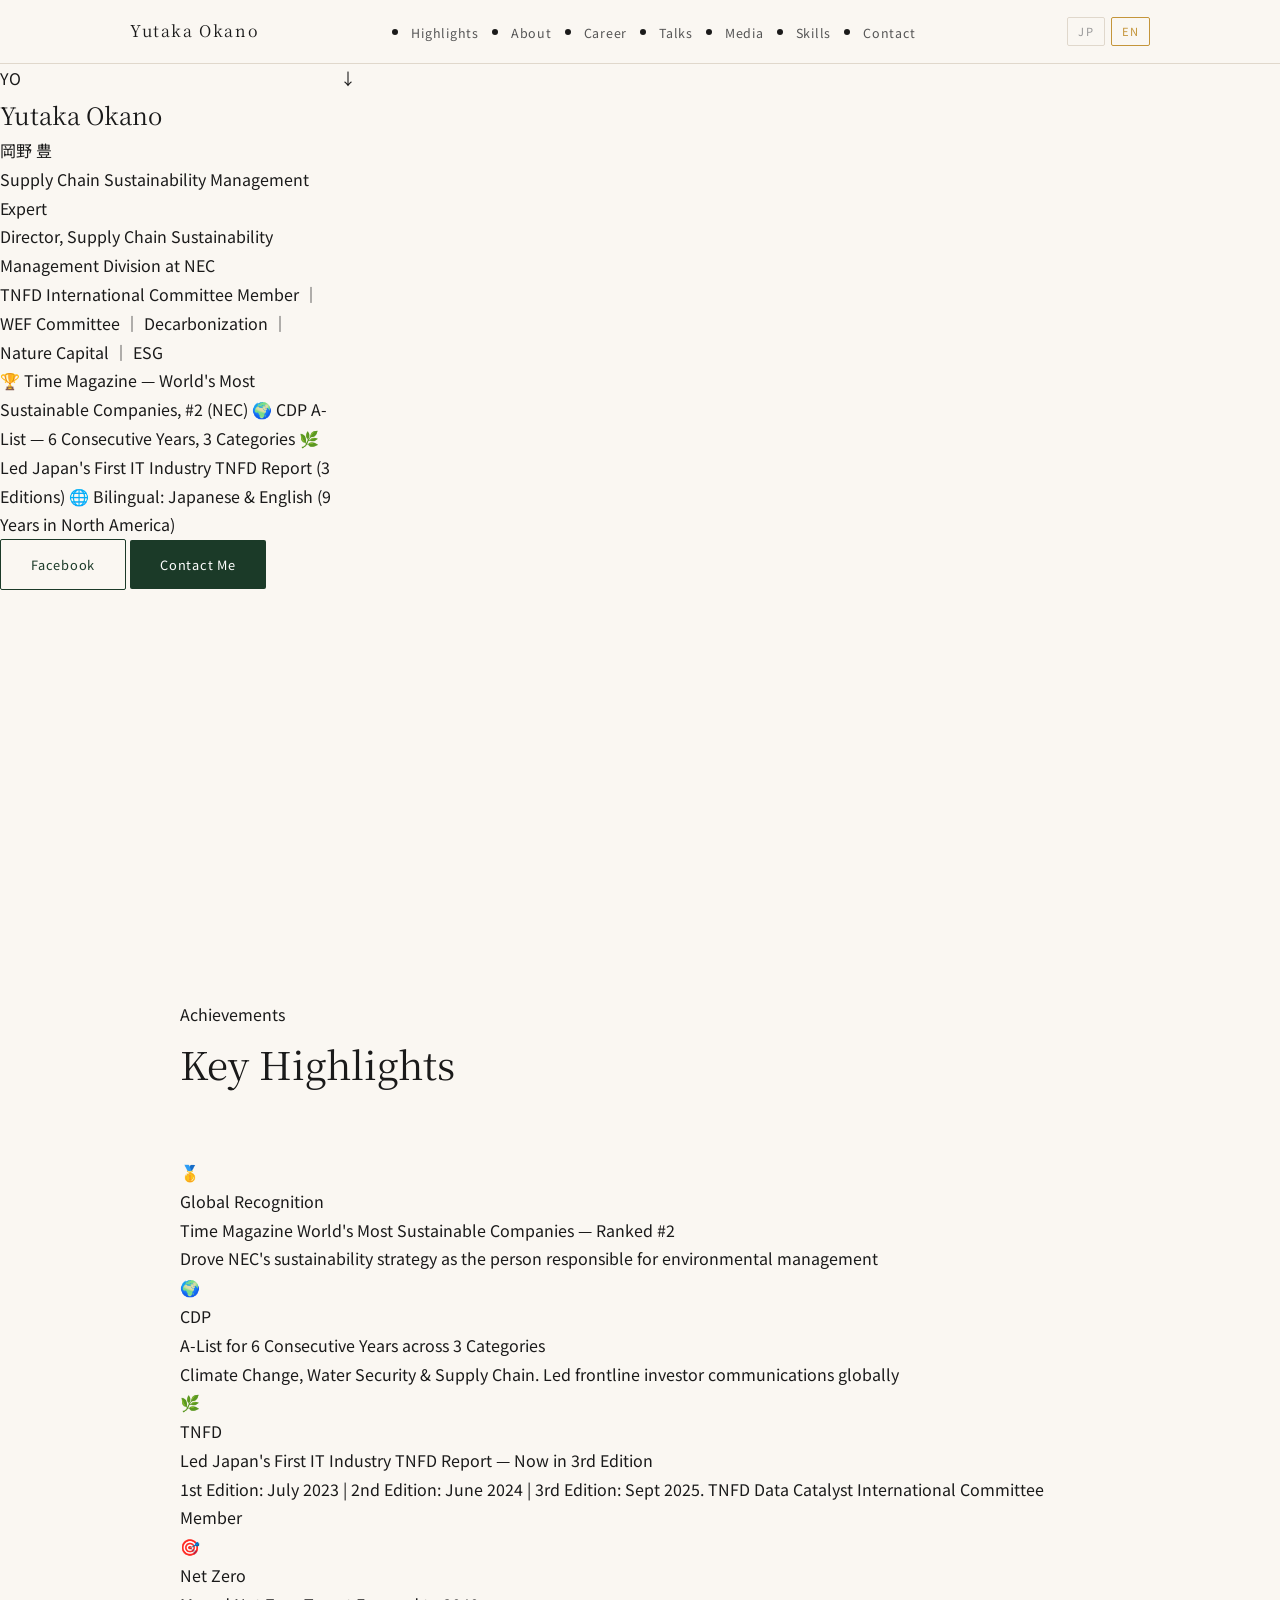
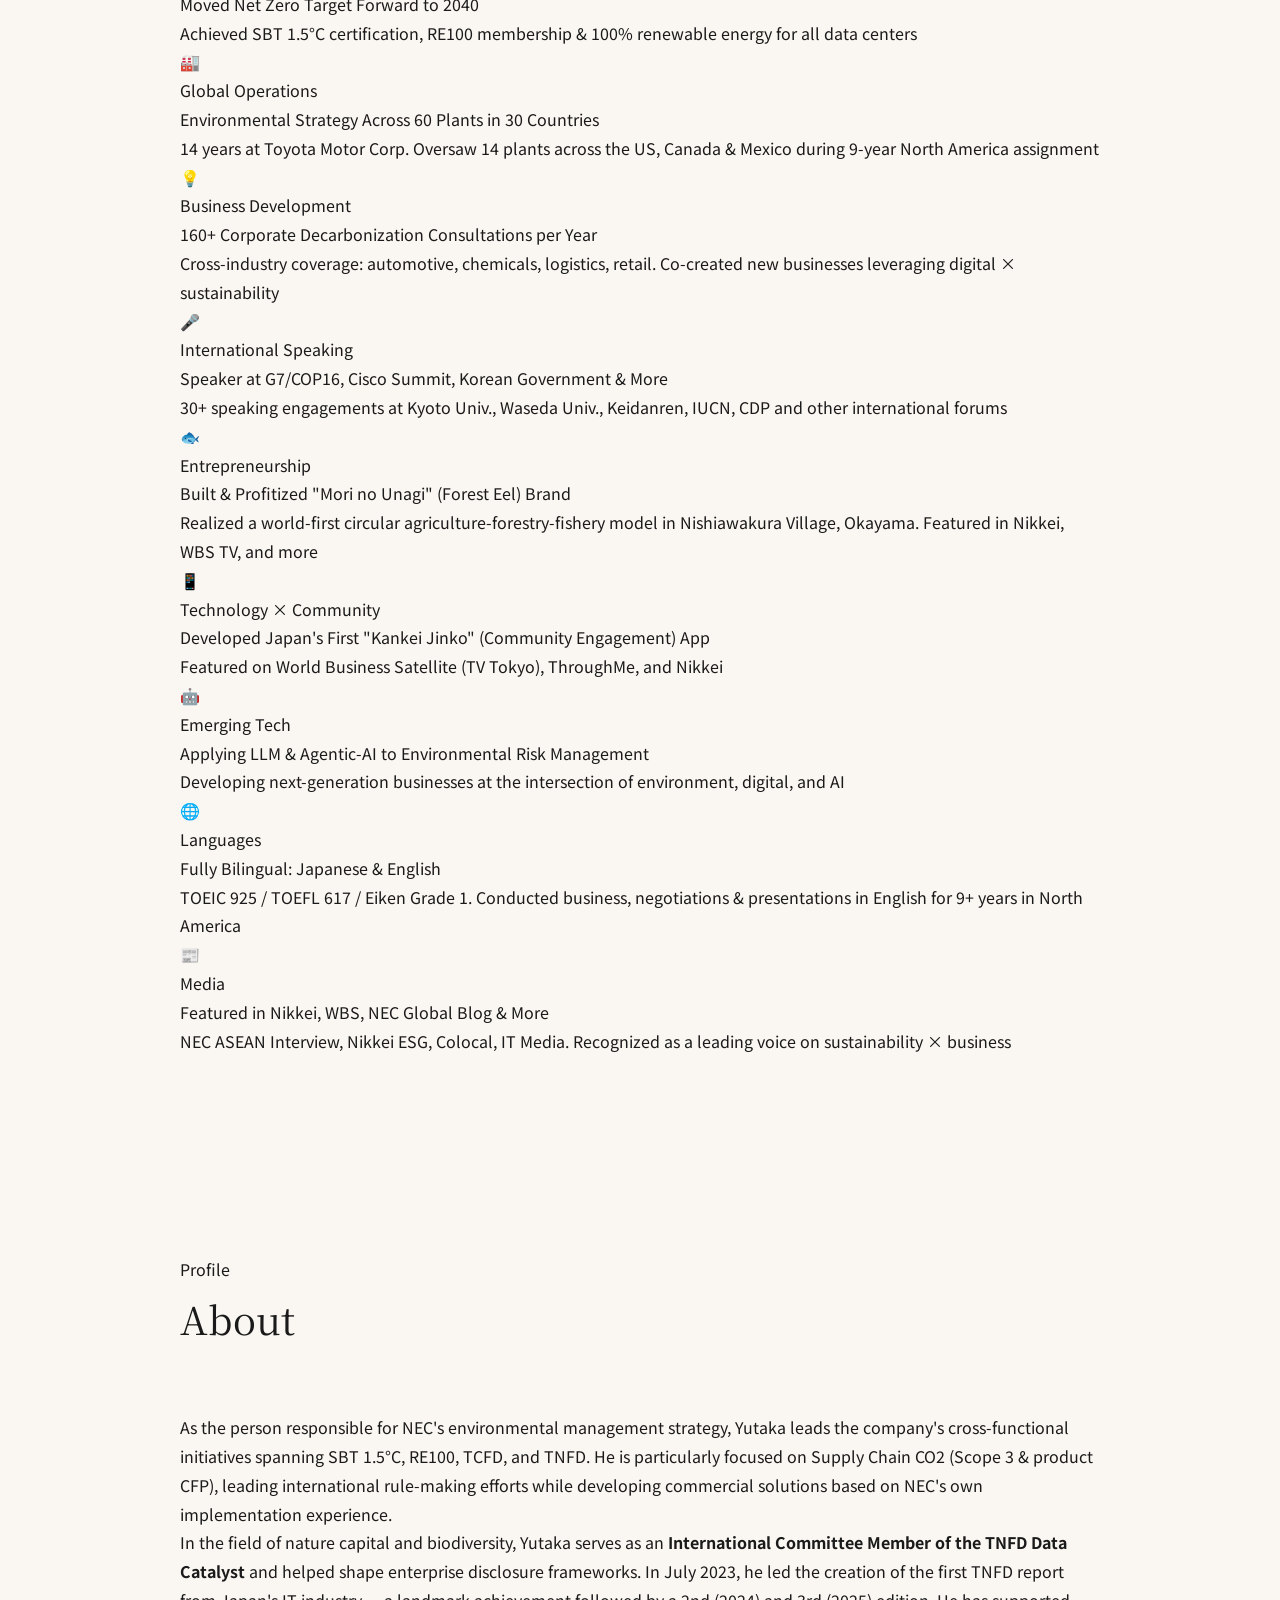
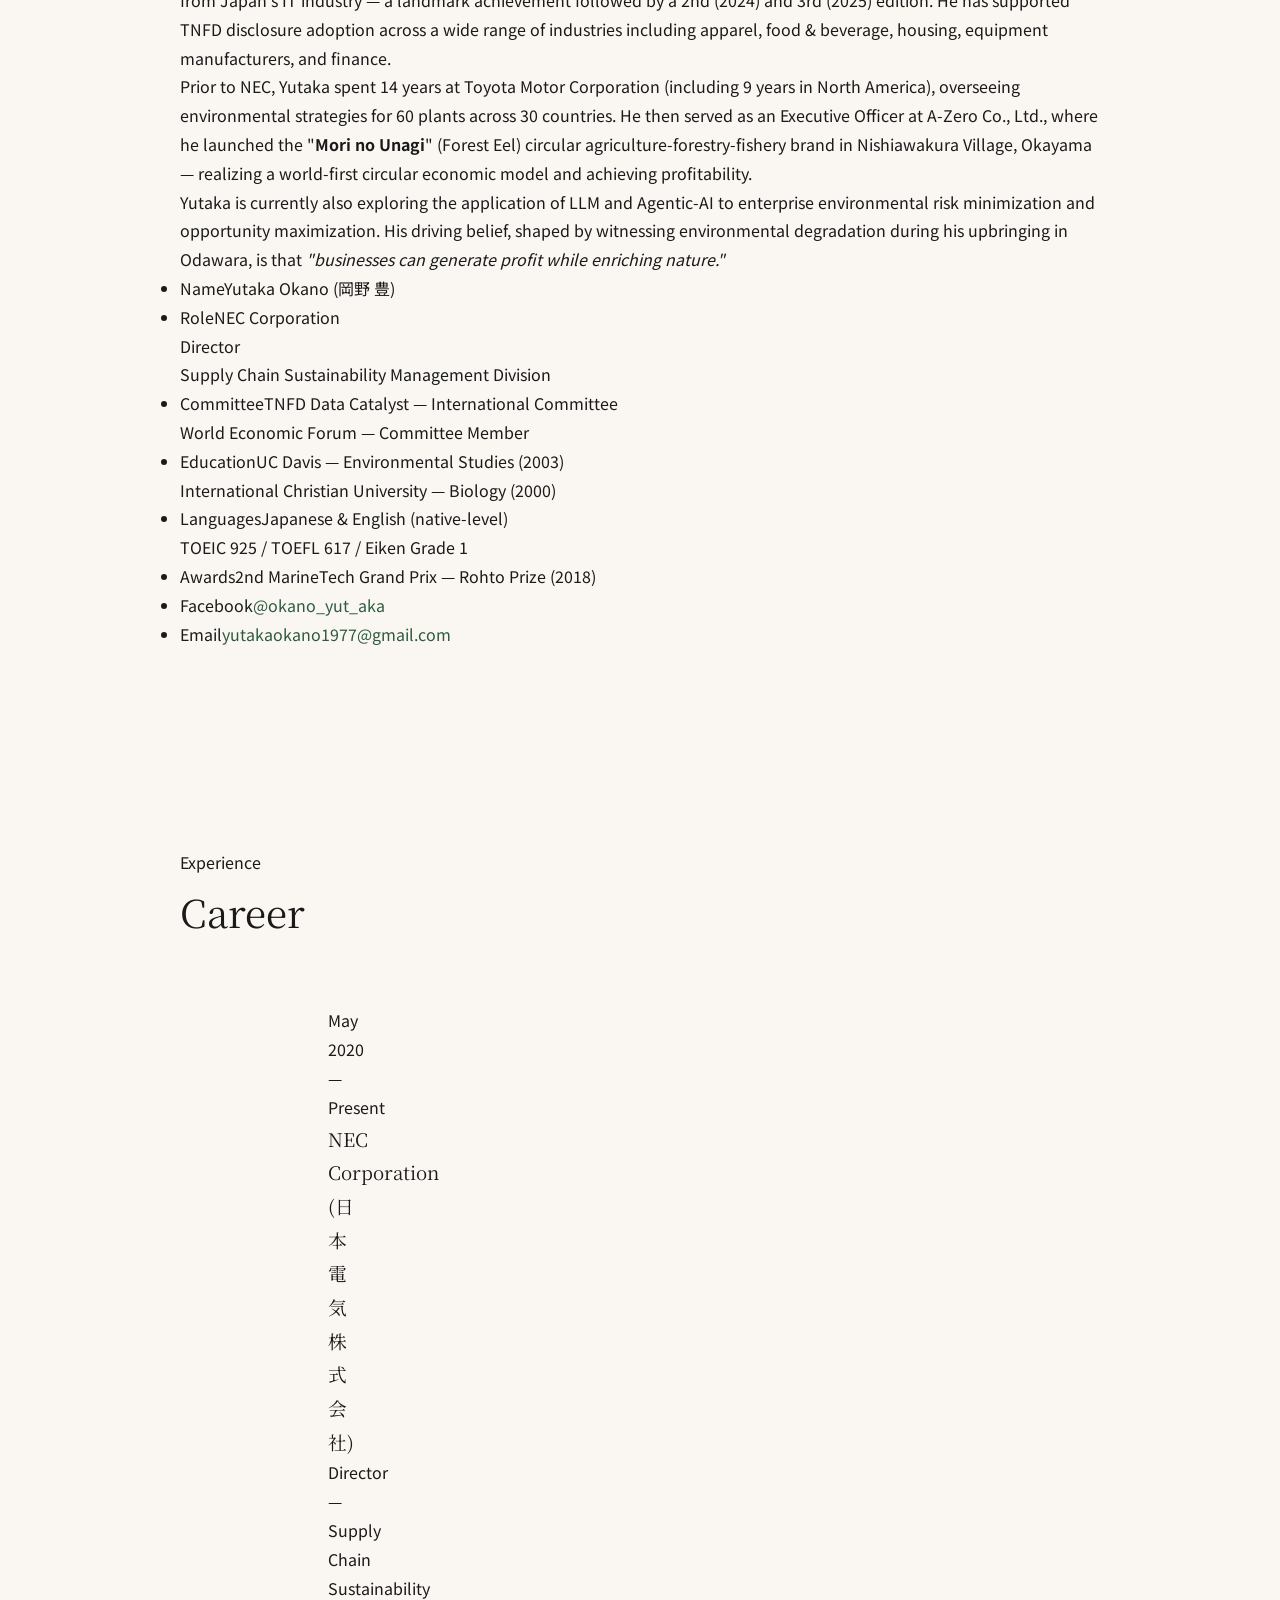
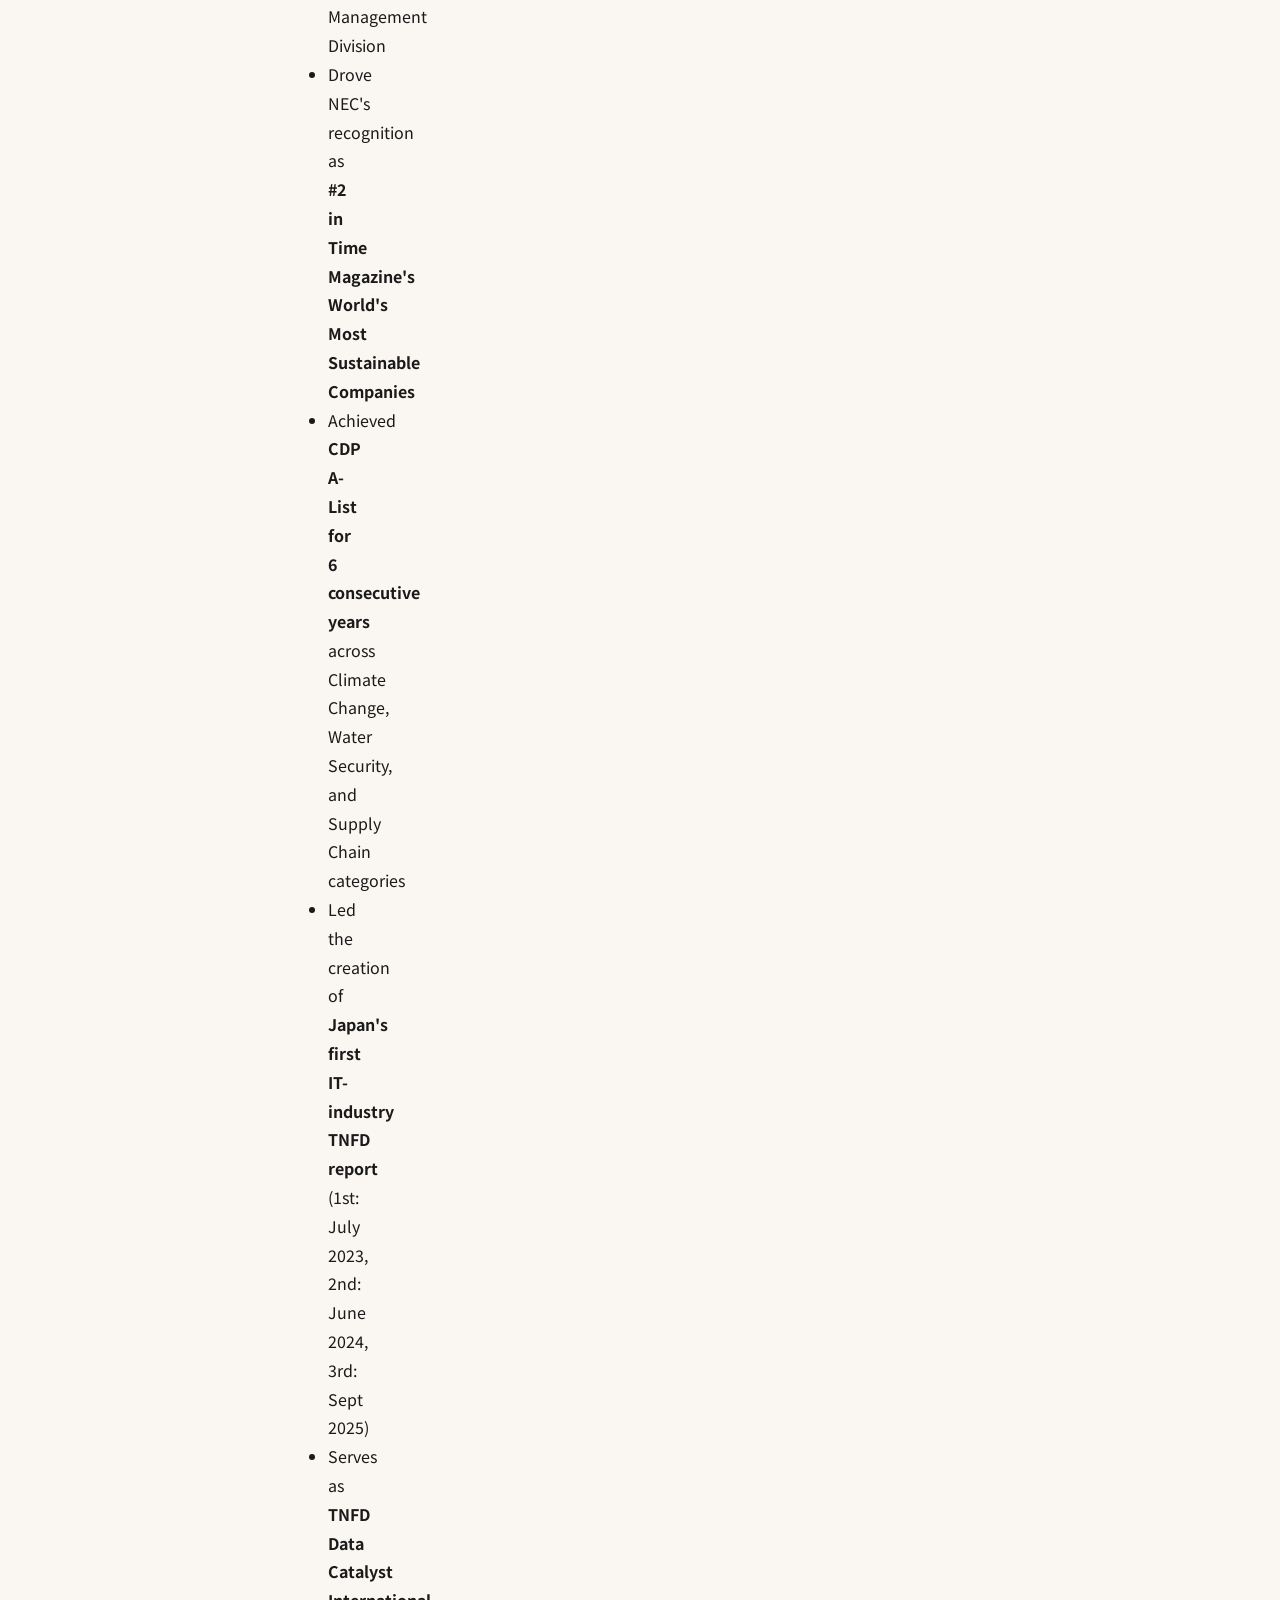
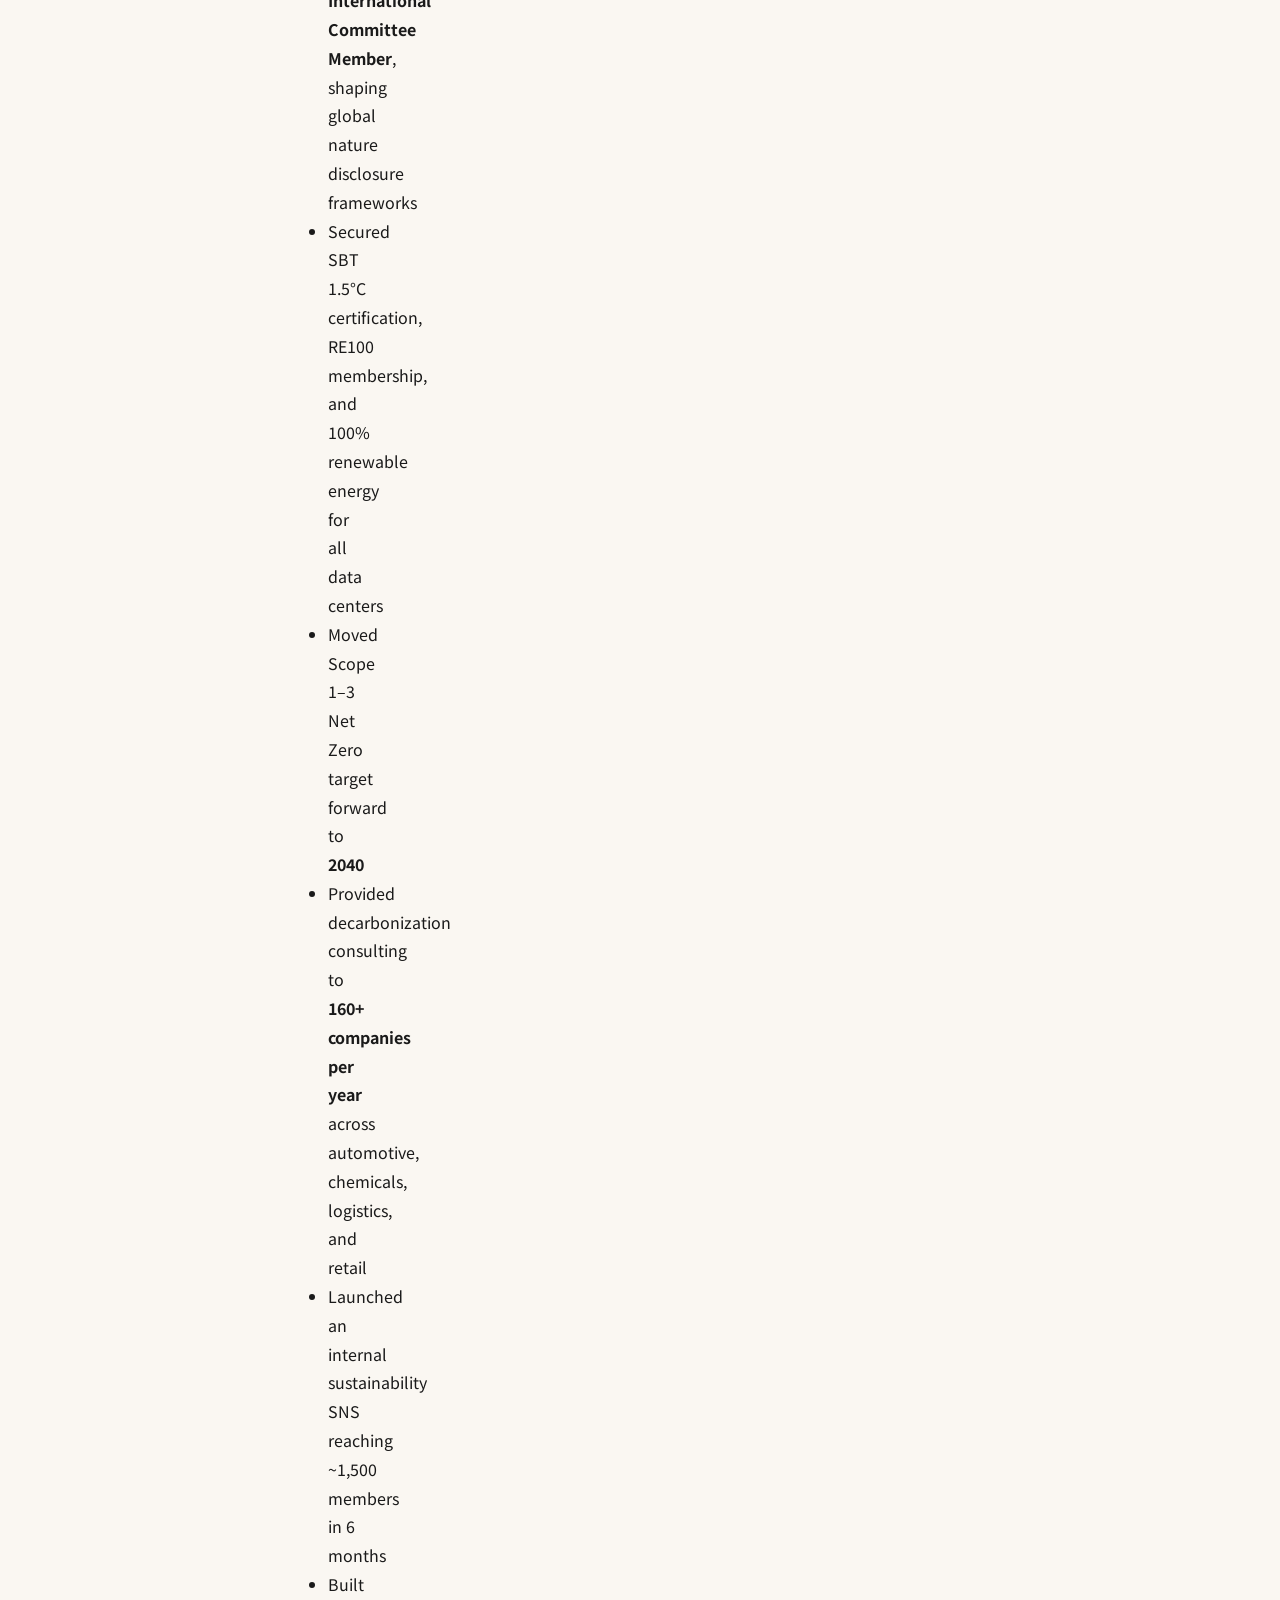
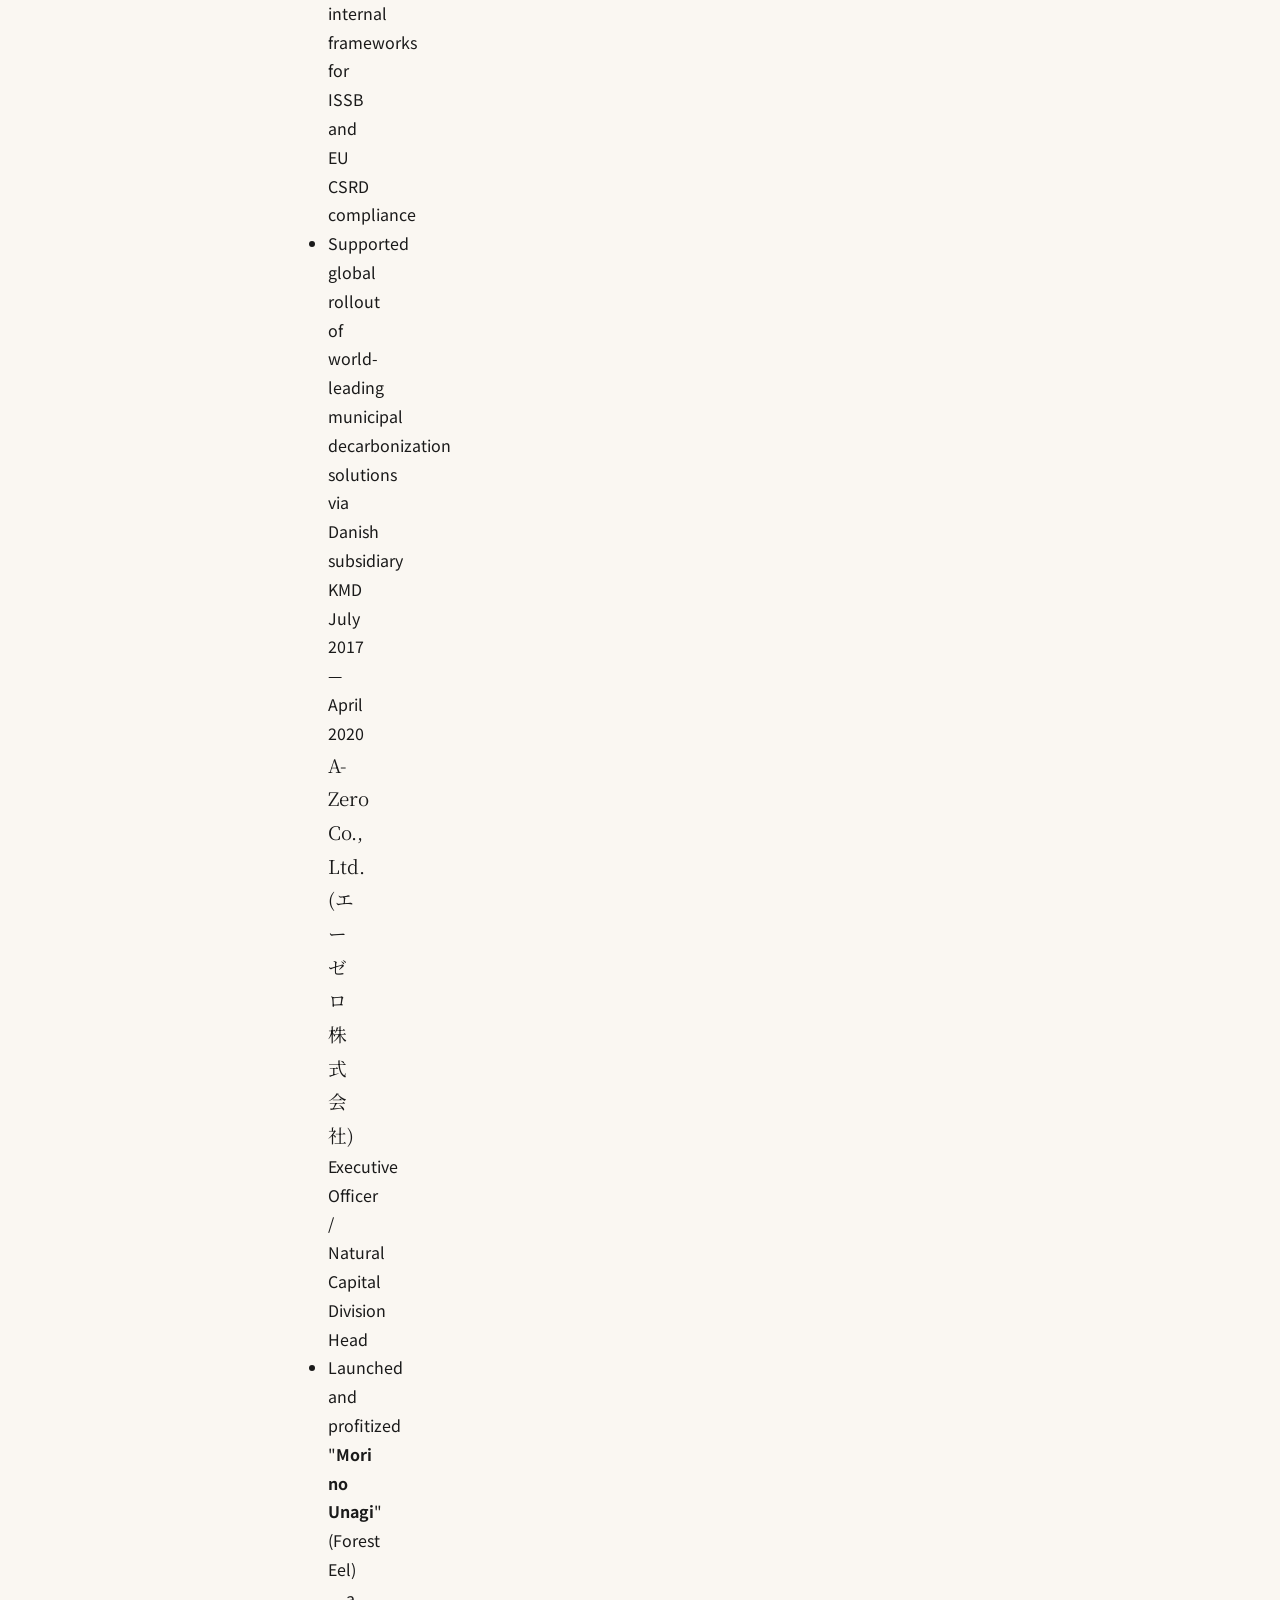
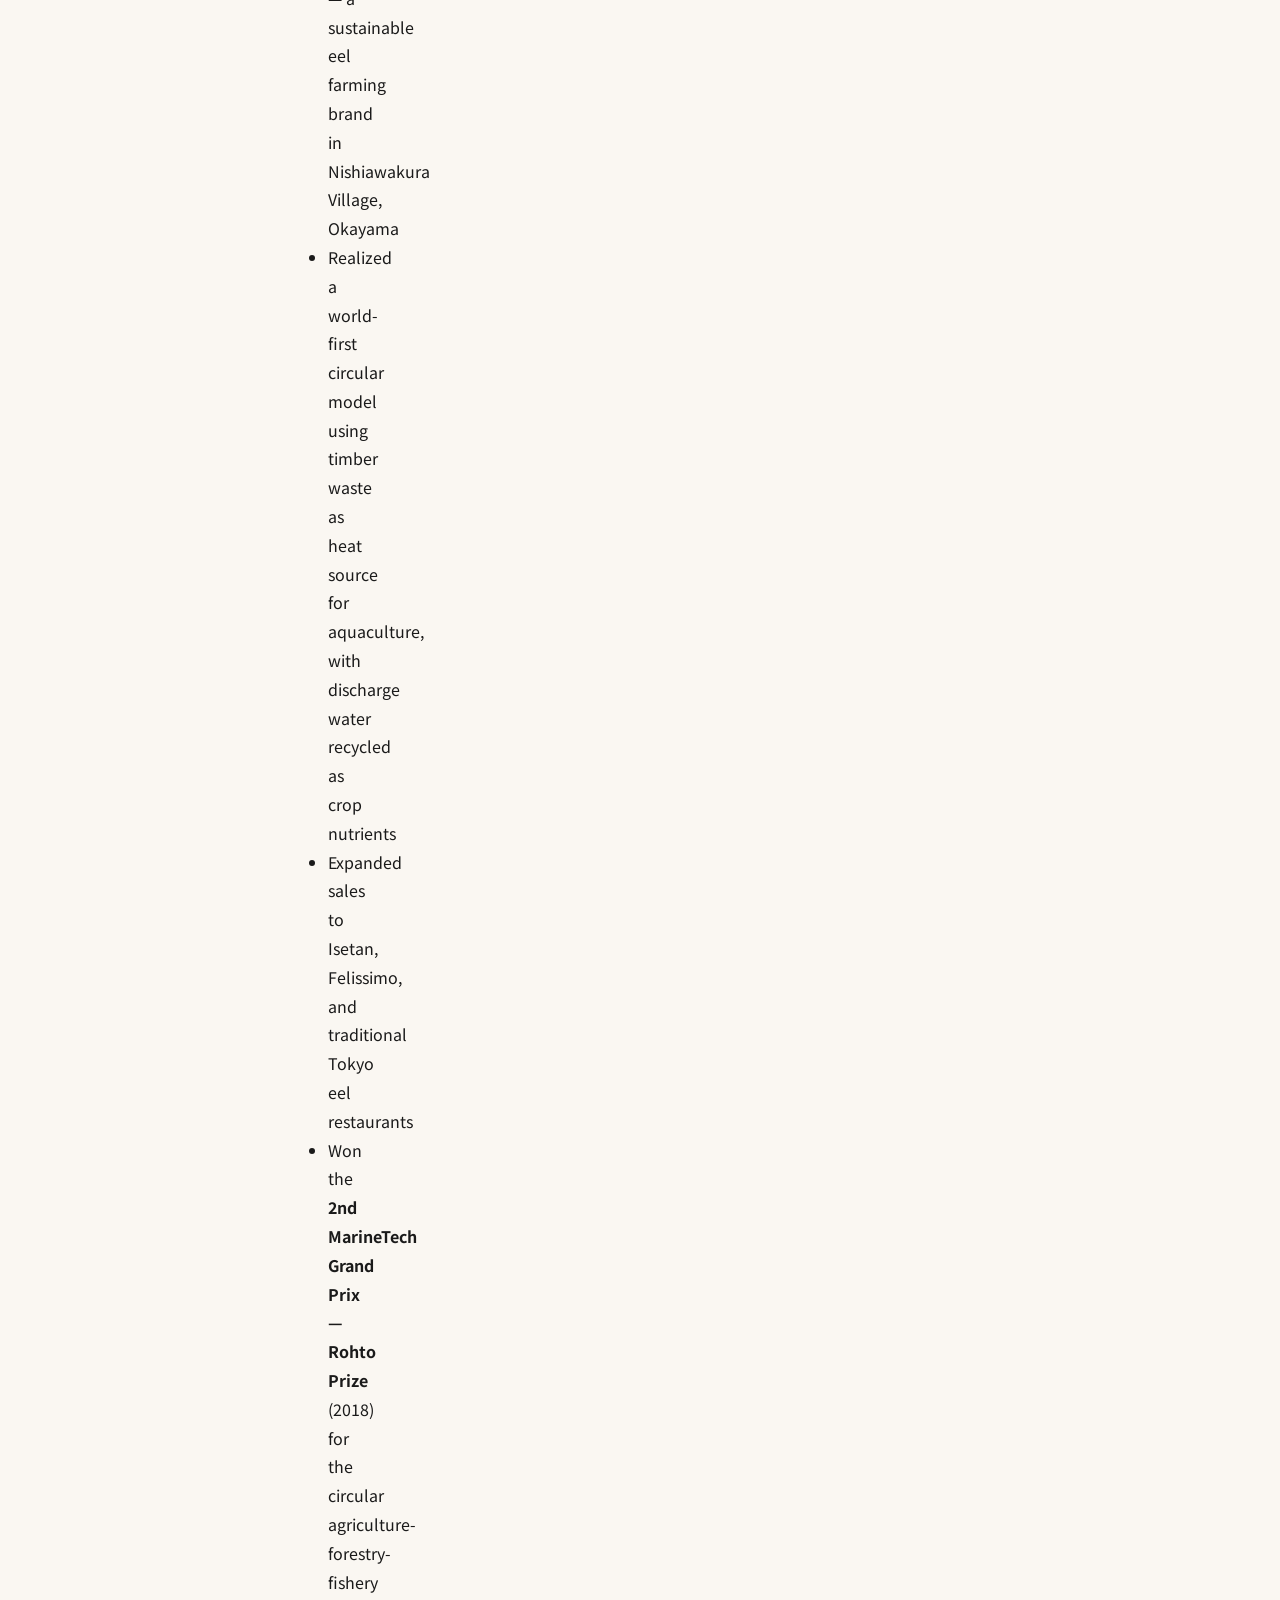
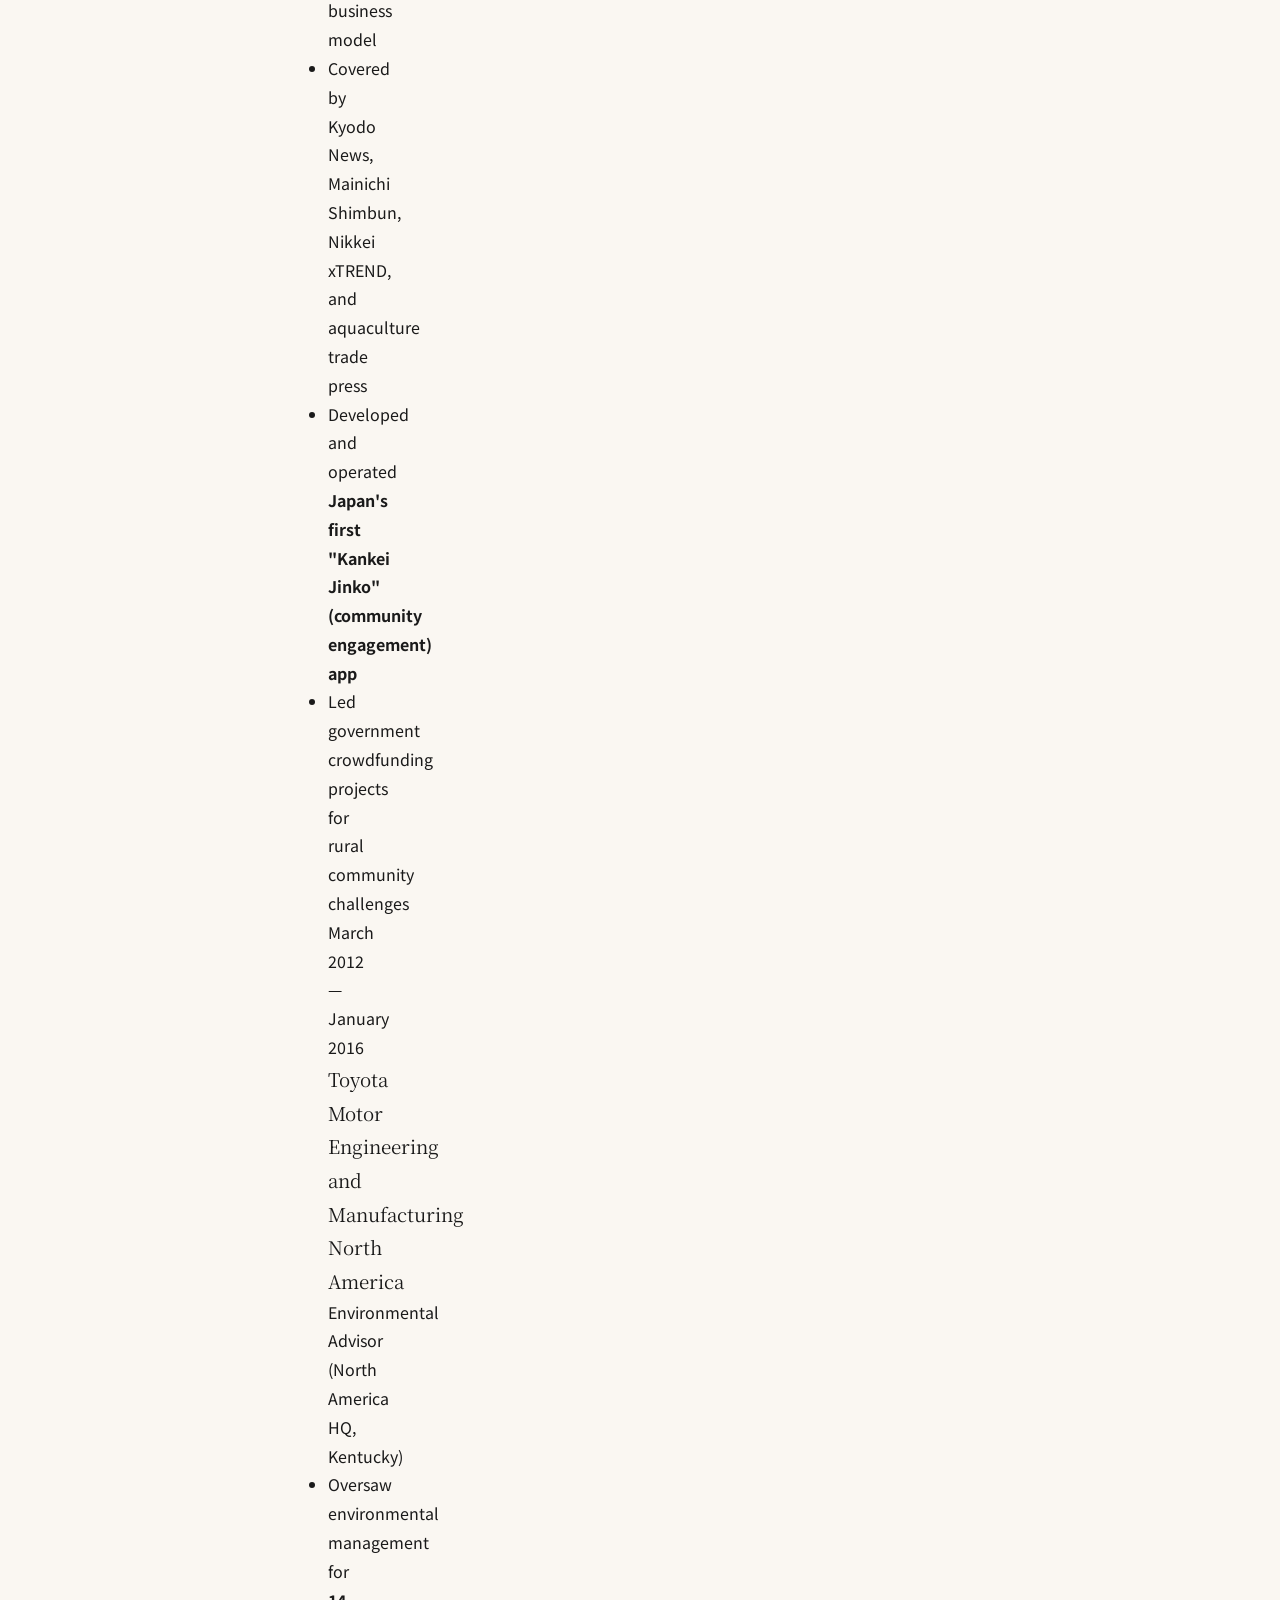
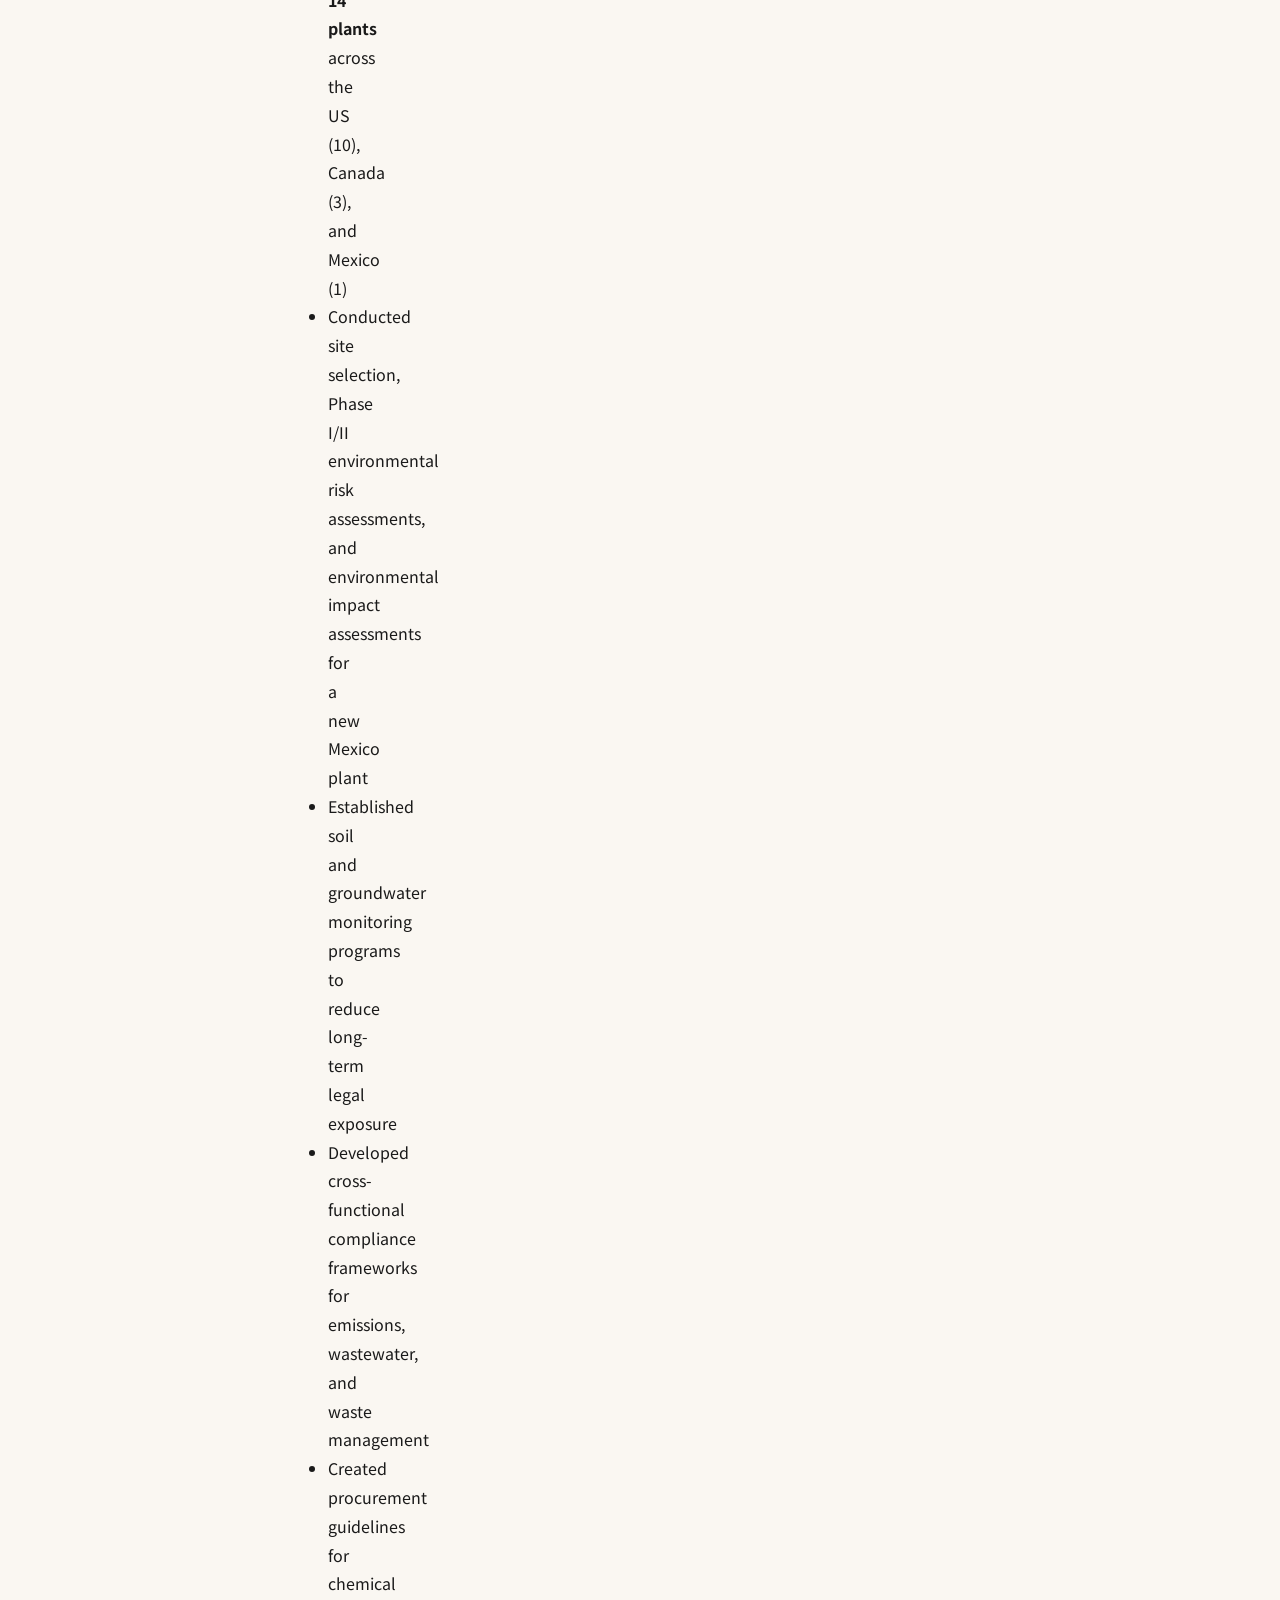
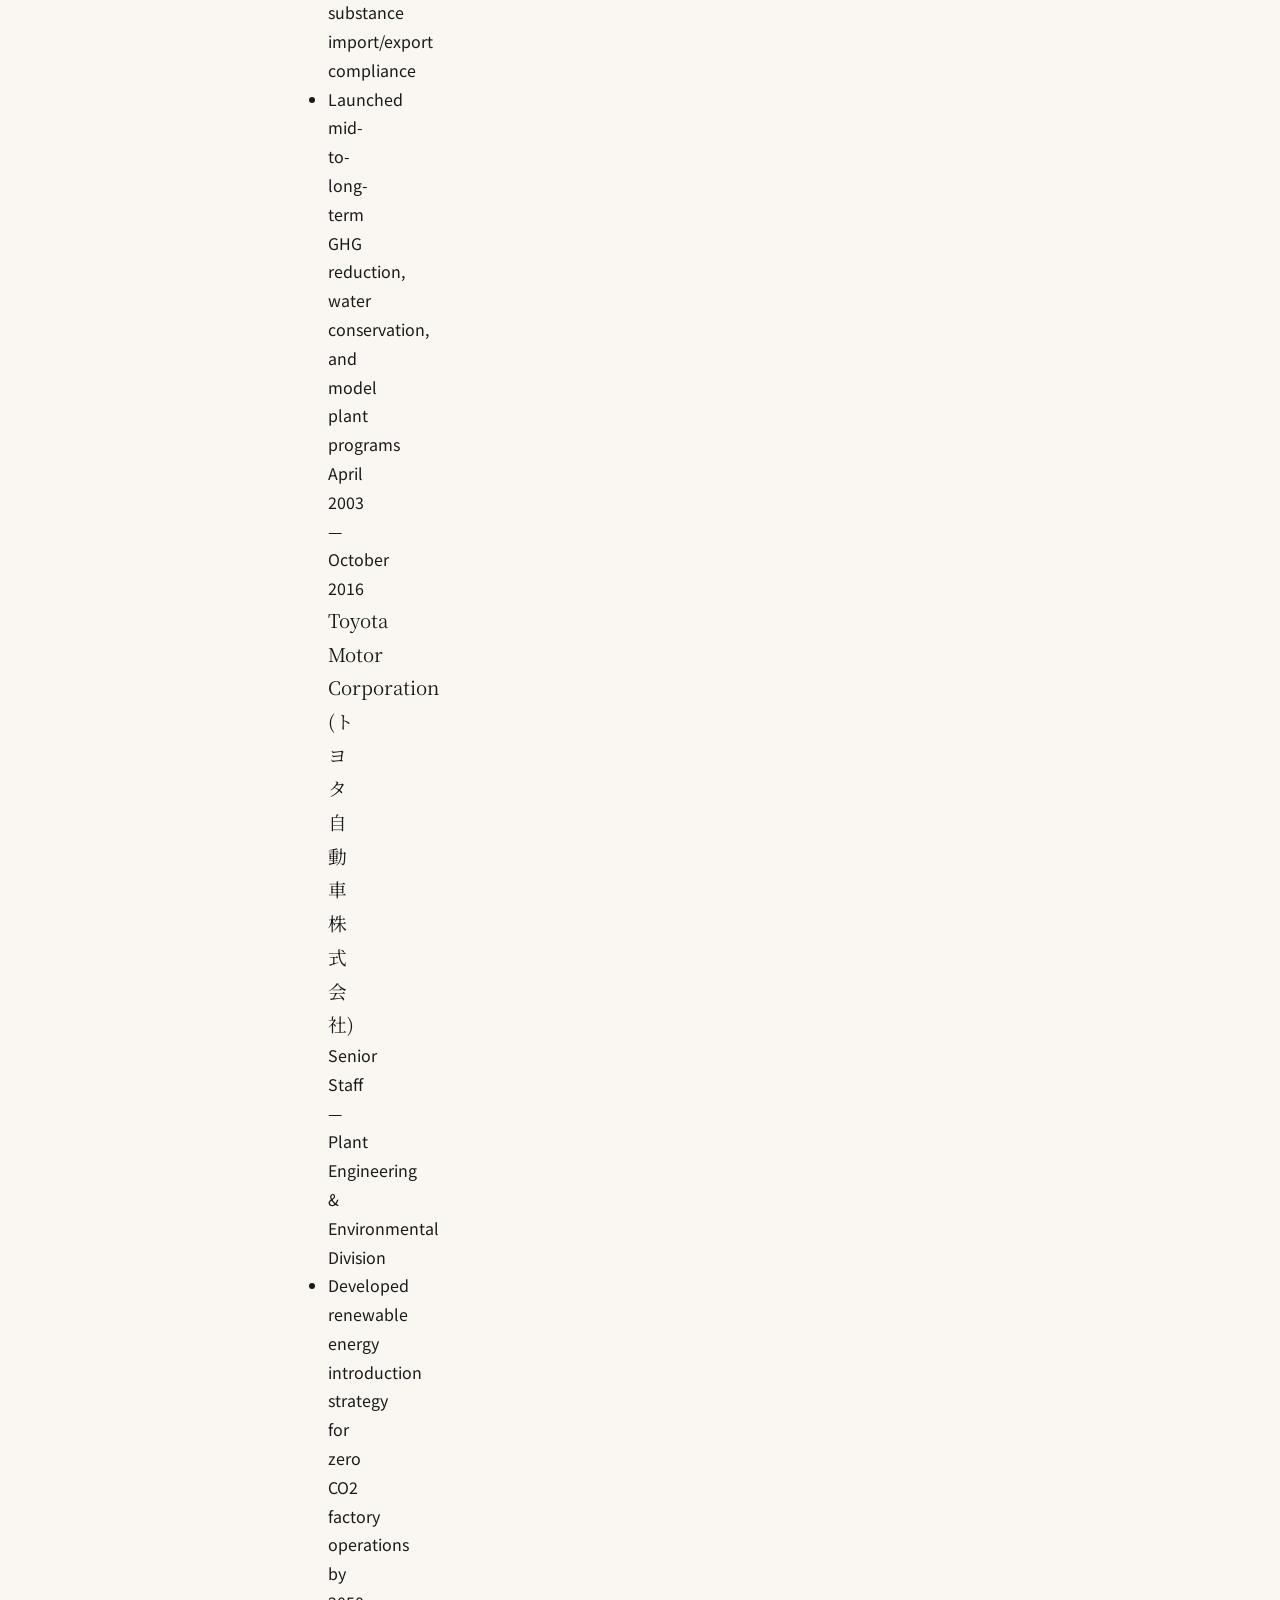
==== commit 6a55fdb0: "Update NEC job title to Director, Supply Chain Sustainability Mgmt" ====
--- a/en/index.html
+++ b/en/index.html
@@ -42,8 +42,8 @@
       <p class="hero-subtitle">岡野 豊</p>
       <div class="hero-ornament"></div>
       <p class="hero-tagline">
-        Sustainability &amp; Environmental Management Expert<br />
-        Senior Professional / Deputy Director at NEC<br />
+        Supply Chain Sustainability Management Expert<br />
+        Director, Supply Chain Sustainability Management Division at NEC<br />
         TNFD International Committee Member ｜ WEF Committee ｜ Decarbonization ｜ Nature Capital ｜ ESG
       </p>
       <div class="hero-badges">
@@ -184,7 +184,7 @@
         <div class="about-meta">
           <ul>
             <li><span class="meta-label">Name</span><span>Yutaka Okano (岡野 豊)</span></li>
-            <li><span class="meta-label">Role</span><span>NEC Corporation<br/>Senior Professional / Deputy Director<br/>Sustainability &amp; CN Business PMO</span></li>
+            <li><span class="meta-label">Role</span><span>NEC Corporation<br/>Director<br/>Supply Chain Sustainability Management Division</span></li>
             <li><span class="meta-label">Committee</span><span>TNFD Data Catalyst — International Committee<br/>World Economic Forum — Committee Member</span></li>
             <li><span class="meta-label">Education</span><span>UC Davis — Environmental Studies (2003)<br/>International Christian University — Biology (2000)</span></li>
             <li><span class="meta-label">Languages</span><span>Japanese &amp; English (native-level)<br/>TOEIC 925 / TOEFL 617 / Eiken Grade 1</span></li>
@@ -212,7 +212,7 @@
           <div class="timeline-body">
             <span class="timeline-date">May 2020 — Present</span>
             <h3 class="timeline-title">NEC Corporation (日本電気株式会社)</h3>
-            <p class="timeline-role">Senior Professional / Deputy Director — Sustainability Promotion Division &amp; CN Business PMO Group</p>
+            <p class="timeline-role">Director — Supply Chain Sustainability Management Division</p>
             <ul class="timeline-bullets">
               <li>Drove NEC's recognition as <strong>#2 in Time Magazine's World's Most Sustainable Companies</strong></li>
               <li>Achieved <strong>CDP A-List for 6 consecutive years</strong> across Climate Change, Water Security, and Supply Chain categories</li>
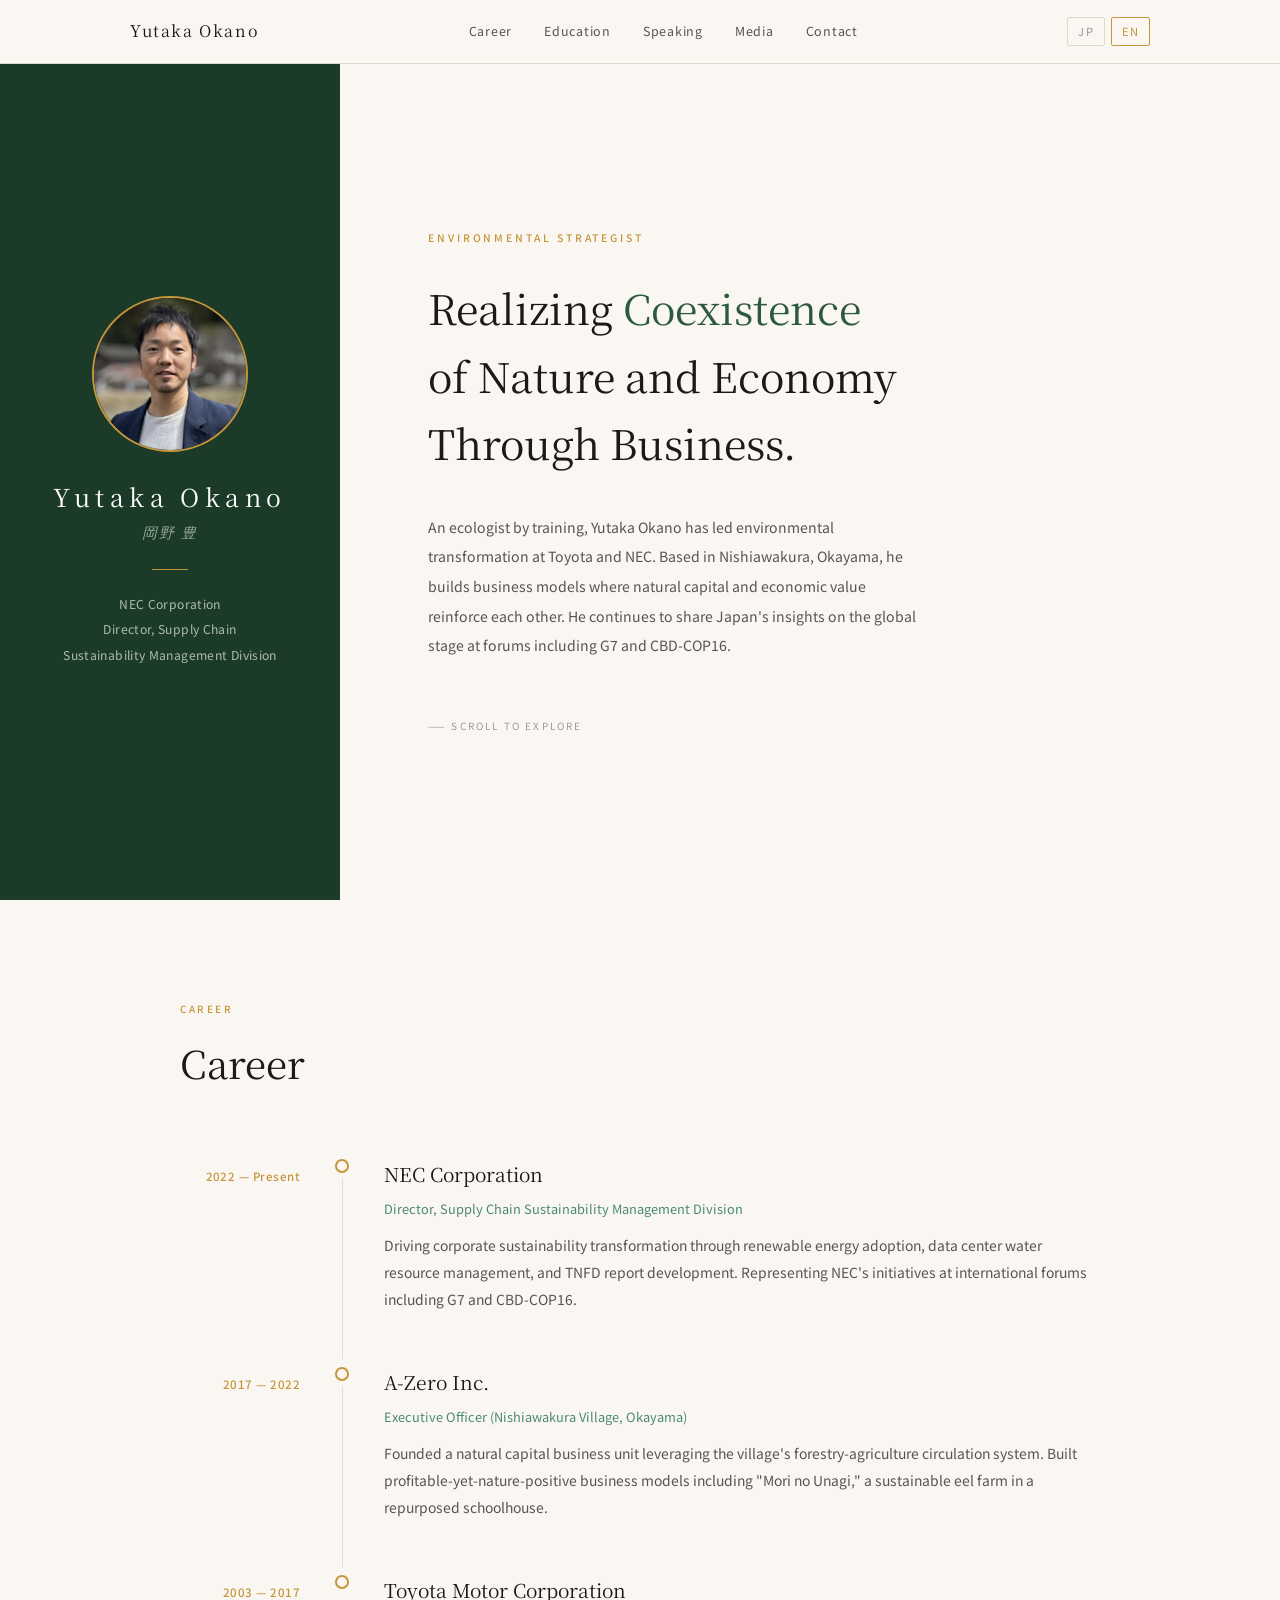
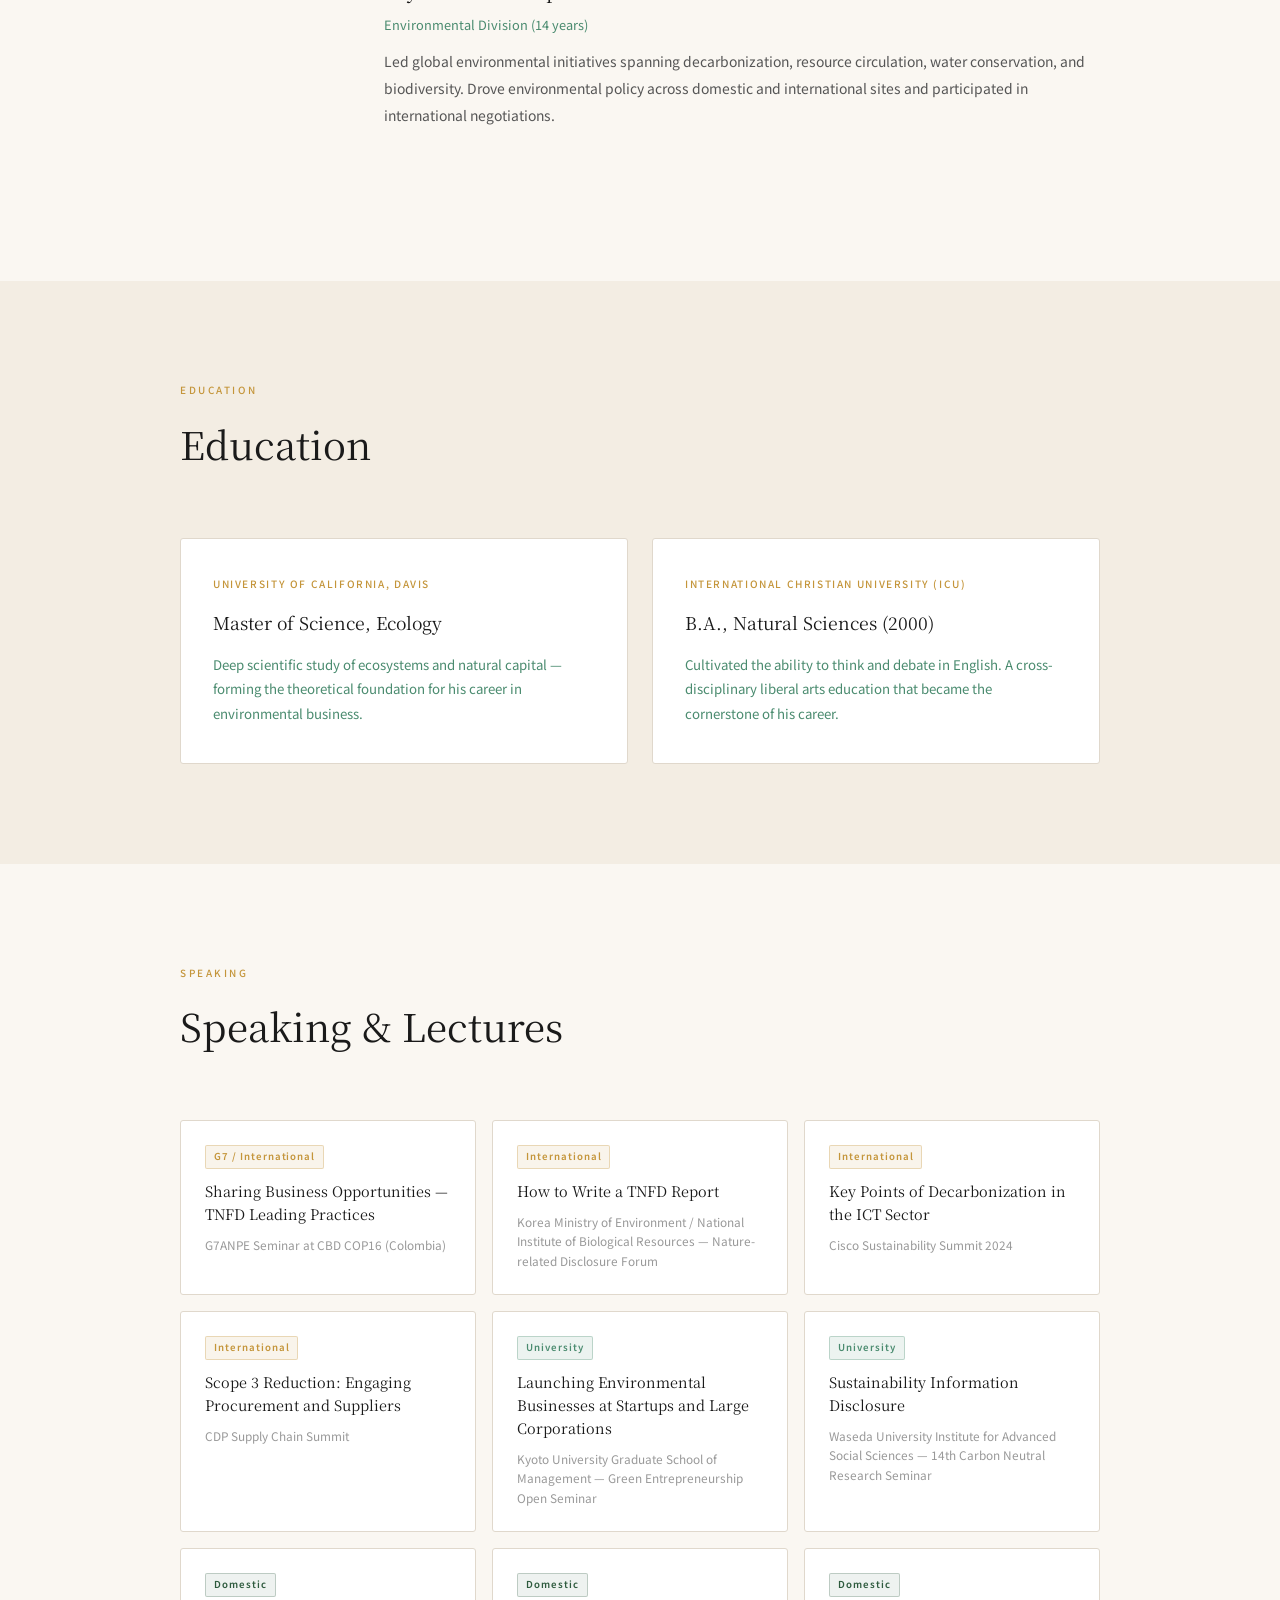
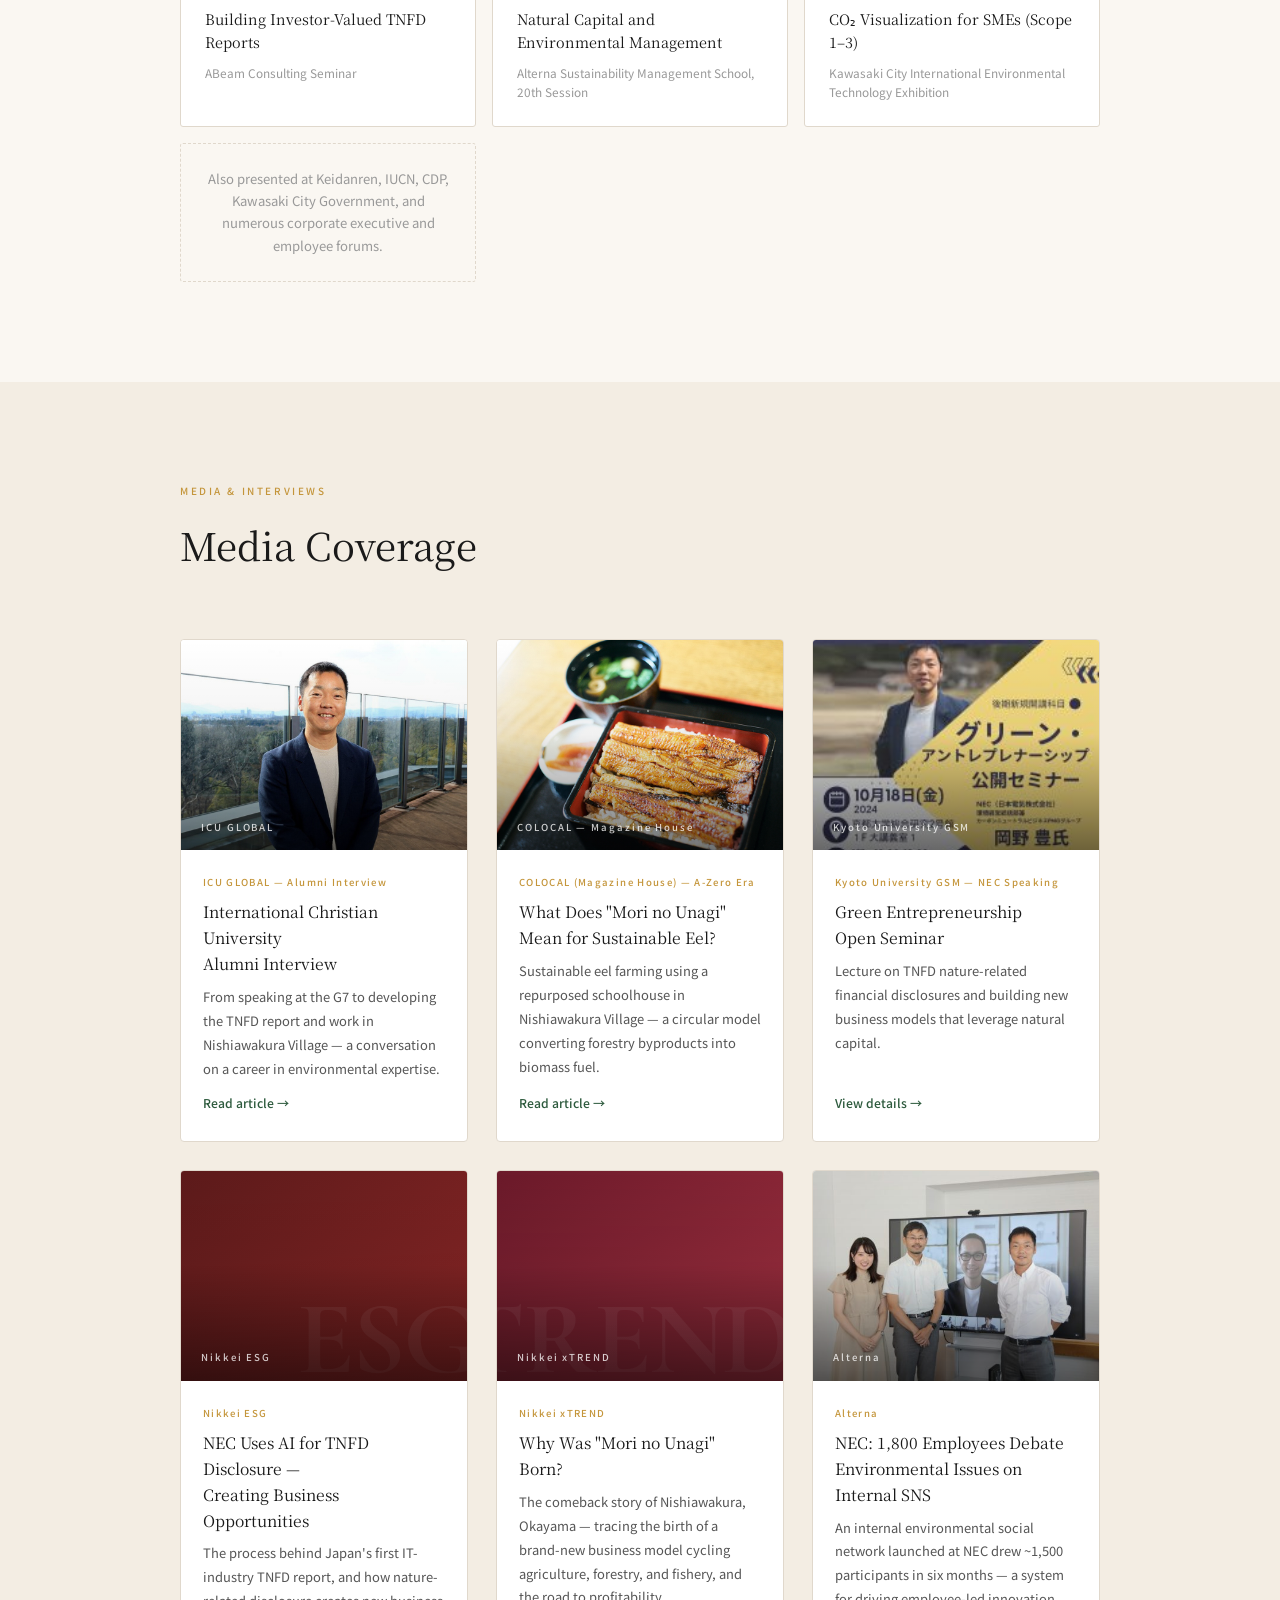
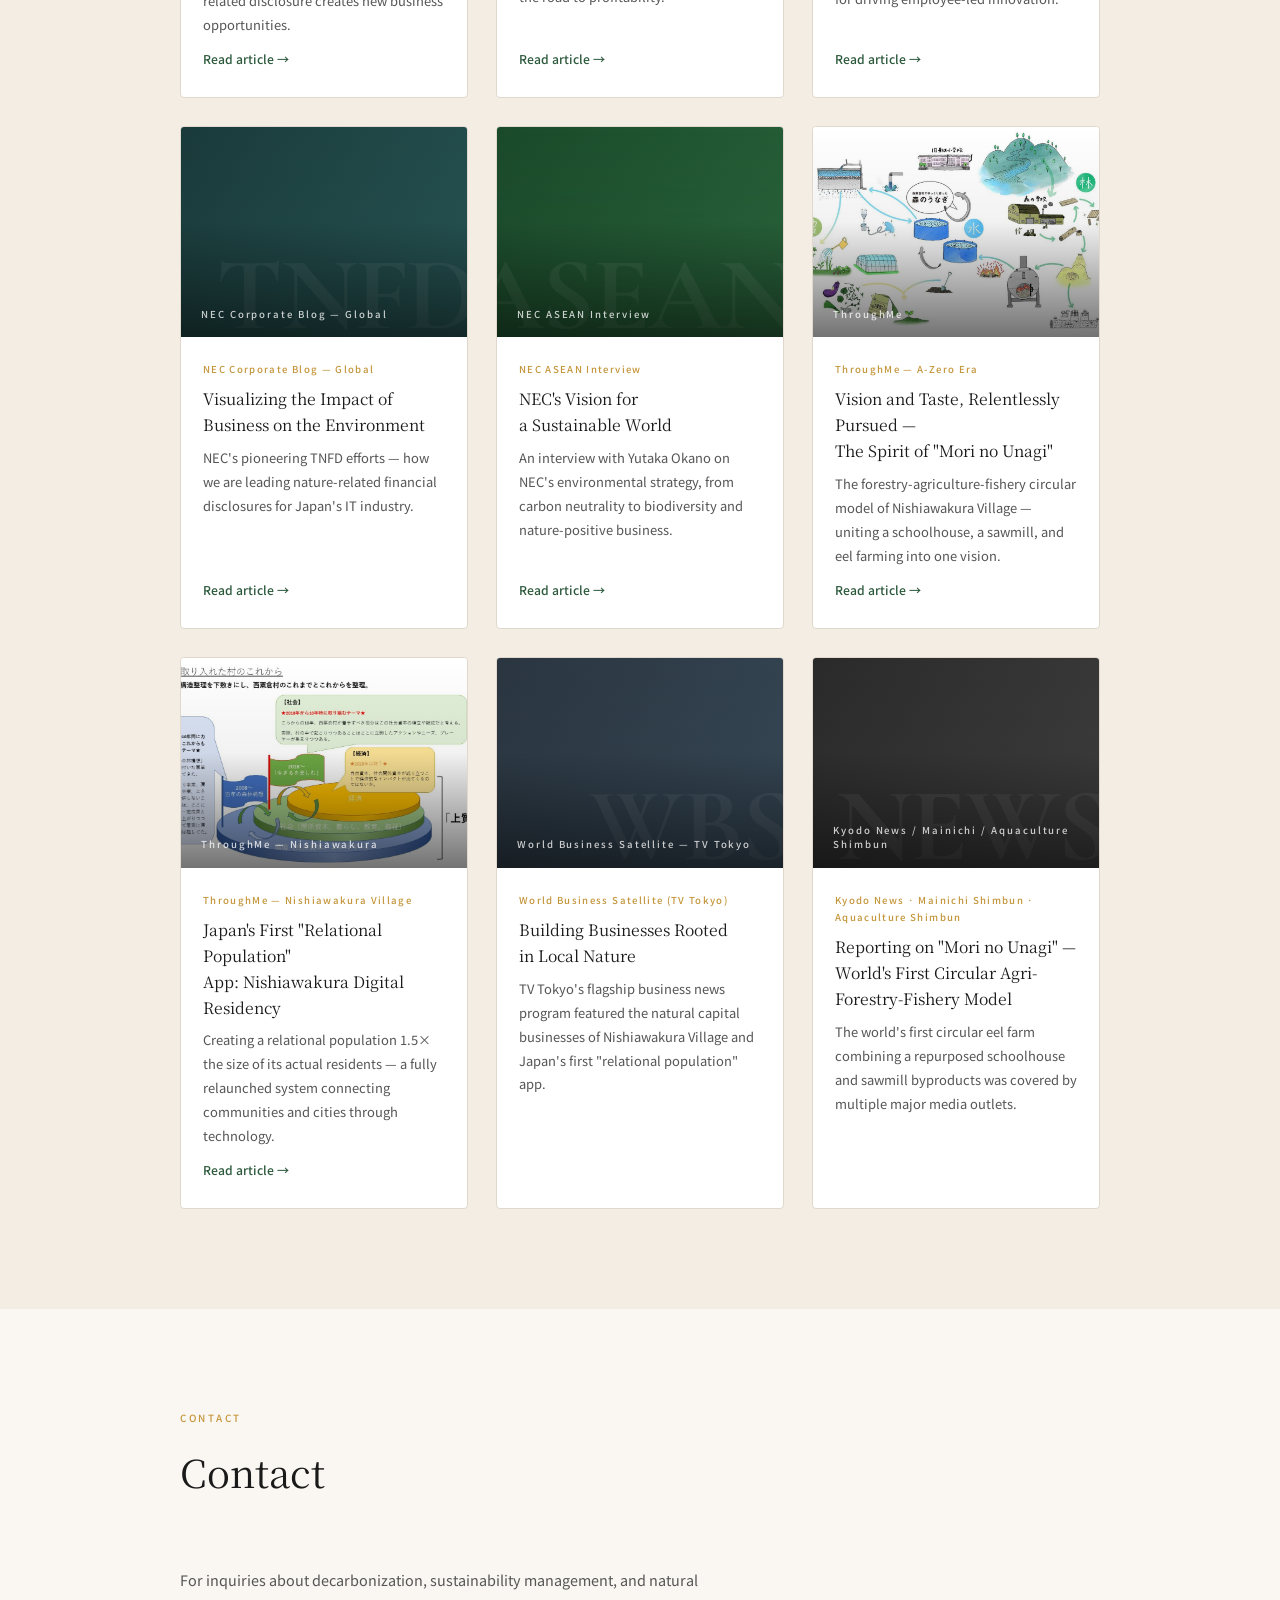
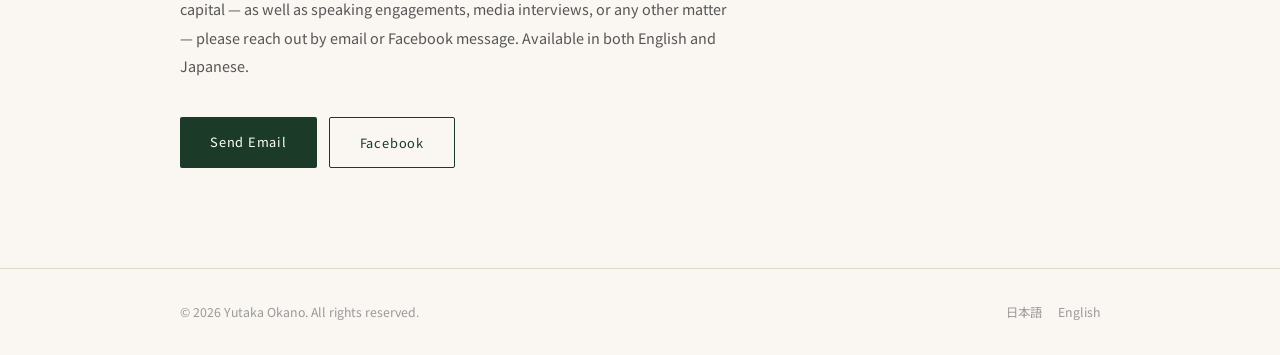
==== commit a3bd1eb4: "Rewrite English page to match Japanese design" ====
--- a/en/index.html
+++ b/en/index.html
@@ -3,27 +3,25 @@
 <head>
   <meta charset="UTF-8" />
   <meta name="viewport" content="width=device-width, initial-scale=1.0" />
-  <title>Yutaka Okano | Sustainability &amp; Environmental Management Expert</title>
-  <meta name="description" content="Profile of Yutaka Okano. Senior Professional at NEC, leading sustainability and environmental management. TNFD International Committee Member. CDP A-List 6 consecutive years. Expert in decarbonization, nature capital, and ESG." />
+  <title>Yutaka Okano | Environmental Strategist</title>
+  <meta name="description" content="Yutaka Okano — Director at NEC. Realizing coexistence of nature and economy through business." />
   <link rel="stylesheet" href="../css/style.css" />
   <link rel="preconnect" href="https://fonts.googleapis.com" />
   <link rel="preconnect" href="https://fonts.gstatic.com" crossorigin />
-  <link href="https://fonts.googleapis.com/css2?family=Cormorant+Garamond:ital,wght@0,300;0,400;0,500;0,600;1,300;1,400&family=DM+Sans:wght@300;400;500&family=Noto+Serif+JP:wght@300;400;500&family=Noto+Sans+JP:wght@300;400;500&display=swap" rel="stylesheet" />
+  <link href="https://fonts.googleapis.com/css2?family=Cormorant+Garamond:ital,wght@0,300;0,400;0,500;1,300;1,400&family=Noto+Serif+JP:wght@300;400;500&family=Noto+Sans+JP:wght@300;400&display=swap" rel="stylesheet" />
 </head>
 <body>
 
   <nav id="navbar">
     <div class="nav-inner">
-      <a href="#hero" class="nav-logo">Yutaka Okano</a>
-      <ul class="nav-links">
-        <li><a href="#highlights">Highlights</a></li>
-        <li><a href="#about">About</a></li>
-        <li><a href="#career">Career</a></li>
-        <li><a href="#talks">Talks</a></li>
-        <li><a href="#media">Media</a></li>
-        <li><a href="#skills">Skills</a></li>
-        <li><a href="#contact">Contact</a></li>
-      </ul>
+      <a href="index.html" class="nav-logo">Yutaka Okano</a>
+      <div class="nav-links">
+        <a href="#career">Career</a>
+        <a href="#education">Education</a>
+        <a href="#talks">Speaking</a>
+        <a href="#media">Media</a>
+        <a href="#contact">Contact</a>
+      </div>
       <div class="lang-switch">
         <a href="../index.html">JP</a>
         <a href="index.html" class="current">EN</a>
@@ -31,523 +29,365 @@
     </div>
   </nav>
 
-  <!-- Hero -->
+  <!-- HERO -->
   <section id="hero">
-    <div class="hero-content">
-      <div class="hero-avatar">
-        <img src="../images/avatar.jpg" alt="Yutaka Okano" onerror="this.style.display='none';document.getElementById('avatar-fallback').style.display='flex'" />
-        <div id="avatar-fallback" class="avatar-fallback">YO</div>
-      </div>
-      <h1>Yutaka Okano</h1>
-      <p class="hero-subtitle">岡野 豊</p>
-      <div class="hero-ornament"></div>
-      <p class="hero-tagline">
-        Supply Chain Sustainability Management Expert<br />
-        Director, Supply Chain Sustainability Management Division at NEC<br />
-        TNFD International Committee Member ｜ WEF Committee ｜ Decarbonization ｜ Nature Capital ｜ ESG
+    <div class="hero-sidebar">
+      <div class="hero-photo">
+        <img src="../images/profile.png" alt="Yutaka Okano" />
+      </div>
+      <h1 class="hero-name">Yutaka Okano</h1>
+      <p class="hero-name-en">岡野 豊</p>
+      <div class="hero-rule"></div>
+      <p class="hero-position">
+        NEC Corporation<br />
+        Director, Supply Chain<br />
+        Sustainability Management Division
       </p>
-      <div class="hero-badges">
-        <span class="badge gold">🏆 Time Magazine — World's Most Sustainable Companies, #2 (NEC)</span>
-        <span class="badge">🌍 CDP A-List — 6 Consecutive Years, 3 Categories</span>
-        <span class="badge green">🌿 Led Japan's First IT Industry TNFD Report (3 Editions)</span>
-        <span class="badge">🌐 Bilingual: Japanese &amp; English (9 Years in North America)</span>
-      </div>
-      <div class="hero-links">
-        <a href="https://www.facebook.com/yutaka.okano.94" target="_blank" rel="noopener" class="btn btn-outline">Facebook</a>
-        <a href="mailto:yutakaokano1977@gmail.com" class="btn btn-primary">Contact Me</a>
-      </div>
-    </div>
-    <div class="scroll-hint">↓</div>
-  </section>
-
-  <!-- Key Highlights -->
-  <section id="highlights">
-    <div class="container">
-      <div class="section-header">
-        <p class="section-sub">Achievements</p>
-        <h2 class="section-title">Key Highlights</h2>
-        <div class="gold-rule"></div>
-      </div>
-      <div class="highlights-grid">
-
-        <div class="highlight-card">
-          <div class="highlight-icon">🥇</div>
-          <div class="highlight-label">Global Recognition</div>
-          <div class="highlight-value">Time Magazine World's Most Sustainable Companies — Ranked #2</div>
-          <div class="highlight-note">Drove NEC's sustainability strategy as the person responsible for environmental management</div>
-        </div>
-
-        <div class="highlight-card">
-          <div class="highlight-icon">🌍</div>
-          <div class="highlight-label">CDP</div>
-          <div class="highlight-value">A-List for 6 Consecutive Years across 3 Categories</div>
-          <div class="highlight-note">Climate Change, Water Security &amp; Supply Chain. Led frontline investor communications globally</div>
-        </div>
-
-        <div class="highlight-card">
-          <div class="highlight-icon">🌿</div>
-          <div class="highlight-label">TNFD</div>
-          <div class="highlight-value">Led Japan's First IT Industry TNFD Report — Now in 3rd Edition</div>
-          <div class="highlight-note">1st Edition: July 2023 | 2nd Edition: June 2024 | 3rd Edition: Sept 2025. TNFD Data Catalyst International Committee Member</div>
-        </div>
-
-        <div class="highlight-card">
-          <div class="highlight-icon">🎯</div>
-          <div class="highlight-label">Net Zero</div>
-          <div class="highlight-value">Moved Net Zero Target Forward to 2040</div>
-          <div class="highlight-note">Achieved SBT 1.5°C certification, RE100 membership &amp; 100% renewable energy for all data centers</div>
-        </div>
-
-        <div class="highlight-card">
-          <div class="highlight-icon">🏭</div>
-          <div class="highlight-label">Global Operations</div>
-          <div class="highlight-value">Environmental Strategy Across 60 Plants in 30 Countries</div>
-          <div class="highlight-note">14 years at Toyota Motor Corp. Oversaw 14 plants across the US, Canada &amp; Mexico during 9-year North America assignment</div>
-        </div>
-
-        <div class="highlight-card">
-          <div class="highlight-icon">💡</div>
-          <div class="highlight-label">Business Development</div>
-          <div class="highlight-value">160+ Corporate Decarbonization Consultations per Year</div>
-          <div class="highlight-note">Cross-industry coverage: automotive, chemicals, logistics, retail. Co-created new businesses leveraging digital × sustainability</div>
-        </div>
-
-        <div class="highlight-card">
-          <div class="highlight-icon">🎤</div>
-          <div class="highlight-label">International Speaking</div>
-          <div class="highlight-value">Speaker at G7/COP16, Cisco Summit, Korean Government &amp; More</div>
-          <div class="highlight-note">30+ speaking engagements at Kyoto Univ., Waseda Univ., Keidanren, IUCN, CDP and other international forums</div>
-        </div>
-
-        <div class="highlight-card">
-          <div class="highlight-icon">🐟</div>
-          <div class="highlight-label">Entrepreneurship</div>
-          <div class="highlight-value">Built &amp; Profitized "Mori no Unagi" (Forest Eel) Brand</div>
-          <div class="highlight-note">Realized a world-first circular agriculture-forestry-fishery model in Nishiawakura Village, Okayama. Featured in Nikkei, WBS TV, and more</div>
-        </div>
-
-        <div class="highlight-card">
-          <div class="highlight-icon">📱</div>
-          <div class="highlight-label">Technology × Community</div>
-          <div class="highlight-value">Developed Japan's First "Kankei Jinko" (Community Engagement) App</div>
-          <div class="highlight-note">Featured on World Business Satellite (TV Tokyo), ThroughMe, and Nikkei</div>
-        </div>
-
-        <div class="highlight-card">
-          <div class="highlight-icon">🤖</div>
-          <div class="highlight-label">Emerging Tech</div>
-          <div class="highlight-value">Applying LLM &amp; Agentic-AI to Environmental Risk Management</div>
-          <div class="highlight-note">Developing next-generation businesses at the intersection of environment, digital, and AI</div>
-        </div>
-
-        <div class="highlight-card">
-          <div class="highlight-icon">🌐</div>
-          <div class="highlight-label">Languages</div>
-          <div class="highlight-value">Fully Bilingual: Japanese &amp; English</div>
-          <div class="highlight-note">TOEIC 925 / TOEFL 617 / Eiken Grade 1. Conducted business, negotiations &amp; presentations in English for 9+ years in North America</div>
-        </div>
-
-        <div class="highlight-card">
-          <div class="highlight-icon">📰</div>
-          <div class="highlight-label">Media</div>
-          <div class="highlight-value">Featured in Nikkei, WBS, NEC Global Blog &amp; More</div>
-          <div class="highlight-note">NEC ASEAN Interview, Nikkei ESG, Colocal, IT Media. Recognized as a leading voice on sustainability × business</div>
-        </div>
-
-      </div>
-    </div>
-  </section>
-
-  <!-- About -->
-  <section id="about">
-    <div class="container">
-      <div class="section-header">
-        <p class="section-sub">Profile</p>
-        <h2 class="section-title">About</h2>
-        <div class="gold-rule"></div>
-      </div>
-      <div class="about-grid">
-        <div class="about-text">
-          <p>
-            As the person responsible for NEC's environmental management strategy, Yutaka leads the company's cross-functional initiatives spanning SBT 1.5°C, RE100, TCFD, and TNFD. He is particularly focused on Supply Chain CO2 (Scope 3 &amp; product CFP), leading international rule-making efforts while developing commercial solutions based on NEC's own implementation experience.
-          </p>
-          <p>
-            In the field of nature capital and biodiversity, Yutaka serves as an <strong>International Committee Member of the TNFD Data Catalyst</strong> and helped shape enterprise disclosure frameworks. In July 2023, he led the creation of the first TNFD report from Japan's IT industry — a landmark achievement followed by a 2nd (2024) and 3rd (2025) edition. He has supported TNFD disclosure adoption across a wide range of industries including apparel, food &amp; beverage, housing, equipment manufacturers, and finance.
-          </p>
-          <p>
-            Prior to NEC, Yutaka spent 14 years at Toyota Motor Corporation (including 9 years in North America), overseeing environmental strategies for 60 plants across 30 countries. He then served as an Executive Officer at A-Zero Co., Ltd., where he launched the "<strong>Mori no Unagi</strong>" (Forest Eel) circular agriculture-forestry-fishery brand in Nishiawakura Village, Okayama — realizing a world-first circular economic model and achieving profitability.
-          </p>
-          <p>
-            Yutaka is currently also exploring the application of LLM and Agentic-AI to enterprise environmental risk minimization and opportunity maximization. His driving belief, shaped by witnessing environmental degradation during his upbringing in Odawara, is that <em>"businesses can generate profit while enriching nature."</em>
-          </p>
-        </div>
-        <div class="about-meta">
-          <ul>
-            <li><span class="meta-label">Name</span><span>Yutaka Okano (岡野 豊)</span></li>
-            <li><span class="meta-label">Role</span><span>NEC Corporation<br/>Director<br/>Supply Chain Sustainability Management Division</span></li>
-            <li><span class="meta-label">Committee</span><span>TNFD Data Catalyst — International Committee<br/>World Economic Forum — Committee Member</span></li>
-            <li><span class="meta-label">Education</span><span>UC Davis — Environmental Studies (2003)<br/>International Christian University — Biology (2000)</span></li>
-            <li><span class="meta-label">Languages</span><span>Japanese &amp; English (native-level)<br/>TOEIC 925 / TOEFL 617 / Eiken Grade 1</span></li>
-            <li><span class="meta-label">Awards</span><span>2nd MarineTech Grand Prix — Rohto Prize (2018)</span></li>
-            <li><span class="meta-label">Facebook</span><span><a href="https://www.facebook.com/yutaka.okano.94" target="_blank">@okano_yut_aka</a></span></li>
-            <li><span class="meta-label">Email</span><span><a href="mailto:yutakaokano1977@gmail.com">yutakaokano1977@gmail.com</a></span></li>
-          </ul>
-        </div>
-      </div>
-    </div>
-  </section>
-
-  <!-- Career -->
+    </div>
+    <div class="hero-main">
+      <p class="hero-label">ENVIRONMENTAL STRATEGIST</p>
+      <h2 class="hero-headline">
+        Realizing <span class="hero-accent">Coexistence</span><br />
+        of Nature and Economy<br />
+        Through Business.
+      </h2>
+      <p class="hero-bio">
+        An ecologist by training, Yutaka Okano has led environmental transformation at Toyota and NEC. Based in Nishiawakura, Okayama, he builds business models where natural capital and economic value reinforce each other. He continues to share Japan's insights on the global stage at forums including G7 and CBD-COP16.
+      </p>
+      <p class="hero-scroll">—— SCROLL TO EXPLORE</p>
+    </div>
+  </section>
+
+  <!-- CAREER -->
   <section id="career">
     <div class="container">
-      <div class="section-header">
-        <p class="section-sub">Experience</p>
-        <h2 class="section-title">Career</h2>
-        <div class="gold-rule"></div>
-      </div>
+      <p class="section-label">CAREER</p>
+      <h2 class="section-title">Career</h2>
       <div class="timeline">
 
         <div class="timeline-item">
-          <div class="timeline-dot"></div>
-          <div class="timeline-body">
-            <span class="timeline-date">May 2020 — Present</span>
-            <h3 class="timeline-title">NEC Corporation (日本電気株式会社)</h3>
-            <p class="timeline-role">Director — Supply Chain Sustainability Management Division</p>
-            <ul class="timeline-bullets">
-              <li>Drove NEC's recognition as <strong>#2 in Time Magazine's World's Most Sustainable Companies</strong></li>
-              <li>Achieved <strong>CDP A-List for 6 consecutive years</strong> across Climate Change, Water Security, and Supply Chain categories</li>
-              <li>Led the creation of <strong>Japan's first IT-industry TNFD report</strong> (1st: July 2023, 2nd: June 2024, 3rd: Sept 2025)</li>
-              <li>Serves as <strong>TNFD Data Catalyst International Committee Member</strong>, shaping global nature disclosure frameworks</li>
-              <li>Secured SBT 1.5°C certification, RE100 membership, and 100% renewable energy for all data centers</li>
-              <li>Moved Scope 1–3 Net Zero target forward to <strong>2040</strong></li>
-              <li>Provided decarbonization consulting to <strong>160+ companies per year</strong> across automotive, chemicals, logistics, and retail</li>
-              <li>Launched an internal sustainability SNS reaching ~1,500 members in 6 months</li>
-              <li>Built internal frameworks for ISSB and EU CSRD compliance</li>
-              <li>Supported global rollout of world-leading municipal decarbonization solutions via Danish subsidiary KMD</li>
-            </ul>
+          <div class="tl-left"><span class="tl-year">2022 — Present</span></div>
+          <div class="tl-dot-wrap">
+            <div class="tl-dot"></div>
+            <div class="tl-line"></div>
+          </div>
+          <div class="tl-body">
+            <h3 class="tl-company">NEC Corporation</h3>
+            <p class="tl-role">Director, Supply Chain Sustainability Management Division</p>
+            <p class="tl-desc">Driving corporate sustainability transformation through renewable energy adoption, data center water resource management, and TNFD report development. Representing NEC's initiatives at international forums including G7 and CBD-COP16.</p>
           </div>
         </div>
 
         <div class="timeline-item">
-          <div class="timeline-dot"></div>
-          <div class="timeline-body">
-            <span class="timeline-date">July 2017 — April 2020</span>
-            <h3 class="timeline-title">A-Zero Co., Ltd. (エーゼロ株式会社)</h3>
-            <p class="timeline-role">Executive Officer / Natural Capital Division Head</p>
-            <ul class="timeline-bullets">
-              <li>Launched and profitized "<strong>Mori no Unagi</strong>" (Forest Eel) — a sustainable eel farming brand in Nishiawakura Village, Okayama</li>
-              <li>Realized a world-first circular model using timber waste as heat source for aquaculture, with discharge water recycled as crop nutrients</li>
-              <li>Expanded sales to Isetan, Felissimo, and traditional Tokyo eel restaurants</li>
-              <li>Won the <strong>2nd MarineTech Grand Prix — Rohto Prize</strong> (2018) for the circular agriculture-forestry-fishery business model</li>
-              <li>Covered by Kyodo News, Mainichi Shimbun, Nikkei xTREND, and aquaculture trade press</li>
-              <li>Developed and operated <strong>Japan's first "Kankei Jinko" (community engagement) app</strong></li>
-              <li>Led government crowdfunding projects for rural community challenges</li>
-            </ul>
+          <div class="tl-left"><span class="tl-year">2017 — 2022</span></div>
+          <div class="tl-dot-wrap">
+            <div class="tl-dot"></div>
+            <div class="tl-line"></div>
+          </div>
+          <div class="tl-body">
+            <h3 class="tl-company">A-Zero Inc.</h3>
+            <p class="tl-role">Executive Officer (Nishiawakura Village, Okayama)</p>
+            <p class="tl-desc">Founded a natural capital business unit leveraging the village's forestry-agriculture circulation system. Built profitable-yet-nature-positive business models including "Mori no Unagi," a sustainable eel farm in a repurposed schoolhouse.</p>
           </div>
         </div>
 
         <div class="timeline-item">
-          <div class="timeline-dot"></div>
-          <div class="timeline-body">
-            <span class="timeline-date">March 2012 — January 2016</span>
-            <h3 class="timeline-title">Toyota Motor Engineering and Manufacturing North America</h3>
-            <p class="timeline-role">Environmental Advisor (North America HQ, Kentucky)</p>
-            <ul class="timeline-bullets">
-              <li>Oversaw environmental management for <strong>14 plants</strong> across the US (10), Canada (3), and Mexico (1)</li>
-              <li>Conducted site selection, Phase I/II environmental risk assessments, and environmental impact assessments for a new Mexico plant</li>
-              <li>Established soil and groundwater monitoring programs to reduce long-term legal exposure</li>
-              <li>Developed cross-functional compliance frameworks for emissions, wastewater, and waste management</li>
-              <li>Created procurement guidelines for chemical substance import/export compliance</li>
-              <li>Launched mid-to-long-term GHG reduction, water conservation, and model plant programs</li>
-            </ul>
-          </div>
-        </div>
-
-        <div class="timeline-item">
-          <div class="timeline-dot"></div>
-          <div class="timeline-body">
-            <span class="timeline-date">April 2003 — October 2016</span>
-            <h3 class="timeline-title">Toyota Motor Corporation (トヨタ自動車株式会社)</h3>
-            <p class="timeline-role">Senior Staff — Plant Engineering &amp; Environmental Division</p>
-            <ul class="timeline-bullets">
-              <li>Developed renewable energy introduction strategy for zero CO2 factory operations by 2050 (surveyed 60 plants in 30 countries)</li>
-              <li>Launched and led Toyota's global Sustainable Factory initiative; stood up model factories in Japan and Thailand</li>
-              <li>Designed and delivered an environmental talent development program for <strong>150+ participants from 32 countries</strong></li>
-              <li>Created Toyota's first comprehensive environmental management textbook</li>
-              <li>Led stakeholder consensus-building for a contested test-course land development project</li>
-              <li>Conducted multi-year habitat surveys for rare raptors and fish species; developed land use and conservation plans</li>
-              <li>Installed one of the world's largest solar power systems at a Toyota facility; organized a tree-planting event with 10,000 participants</li>
-              <li>Contributed environmental articles to Time Magazine and other international media</li>
-            </ul>
-          </div>
-        </div>
-
-        <div class="timeline-item">
-          <div class="timeline-dot"></div>
-          <div class="timeline-body">
-            <span class="timeline-date">2000 — 2003</span>
-            <h3 class="timeline-title">Education</h3>
-            <p class="timeline-role">International Christian University → University of California, Davis</p>
-            <ul class="timeline-bullets">
-              <li>International Christian University (ICU) — B.A. in Natural Sciences / Biology (June 2000)</li>
-              <li>University of California, Davis — Environmental Studies (March 2003)</li>
-              <li>University of California, Davis — Urban &amp; Regional Planning (coursework)</li>
-            </ul>
-          </div>
-        </div>
-
-      </div>
-    </div>
-  </section>
-
-  <!-- Talks -->
+          <div class="tl-left"><span class="tl-year">2003 — 2017</span></div>
+          <div class="tl-dot-wrap">
+            <div class="tl-dot"></div>
+          </div>
+          <div class="tl-body">
+            <h3 class="tl-company">Toyota Motor Corporation</h3>
+            <p class="tl-role">Environmental Division (14 years)</p>
+            <p class="tl-desc">Led global environmental initiatives spanning decarbonization, resource circulation, water conservation, and biodiversity. Drove environmental policy across domestic and international sites and participated in international negotiations.</p>
+          </div>
+        </div>
+
+      </div>
+    </div>
+  </section>
+
+  <!-- EDUCATION -->
+  <section id="education" class="section-alt">
+    <div class="container">
+      <p class="section-label">EDUCATION</p>
+      <h2 class="section-title">Education</h2>
+      <div class="edu-grid">
+        <div class="edu-card">
+          <p class="edu-school">UNIVERSITY OF CALIFORNIA, DAVIS</p>
+          <h3 class="edu-degree">Master of Science, Ecology</h3>
+          <p class="edu-desc">Deep scientific study of ecosystems and natural capital — forming the theoretical foundation for his career in environmental business.</p>
+        </div>
+        <div class="edu-card">
+          <p class="edu-school">INTERNATIONAL CHRISTIAN UNIVERSITY (ICU)</p>
+          <h3 class="edu-degree">B.A., Natural Sciences (2000)</h3>
+          <p class="edu-desc">Cultivated the ability to think and debate in English. A cross-disciplinary liberal arts education that became the cornerstone of his career.</p>
+        </div>
+      </div>
+    </div>
+  </section>
+
+  <!-- TALKS -->
   <section id="talks">
     <div class="container">
-      <div class="section-header">
-        <p class="section-sub">Speaking</p>
-        <h2 class="section-title">Talks &amp; Seminars</h2>
-        <div class="gold-rule"></div>
-      </div>
+      <p class="section-label">SPEAKING</p>
+      <h2 class="section-title">Speaking &amp; Lectures</h2>
       <div class="talks-grid">
 
-        <div class="talk-card">
-          <span class="talk-event">G7/COP16 — The G7ANPE Seminar at CBD COP16</span>
-          <h3 class="talk-title">Sharing Business Opportunities: TNFD Pioneering Case Studies</h3>
-          <span class="talk-tag international">🌐 G7 / International</span>
-        </div>
-
-        <div class="talk-card">
-          <span class="talk-event">Korean Ministry of Environment — National Institute of Biological Resources, Nature Capital Disclosure Forum</span>
-          <h3 class="talk-title">How to Write a TNFD Report</h3>
-          <span class="talk-tag international">🌐 International</span>
-        </div>
-
-        <div class="talk-card">
-          <span class="talk-event">Cisco Sustainability Summit 2024</span>
-          <h3 class="talk-title">Key Points for Decarbonization in the ICT Industry</h3>
-          <span class="talk-tag international">🌐 International</span>
-        </div>
-
-        <div class="talk-card">
-          <span class="talk-event">CDP Supply Chain Summit</span>
-          <h3 class="talk-title">Scope 3 Reduction Through Procurement &amp; Supplier Engagement</h3>
-          <span class="talk-tag international">🌐 International</span>
-        </div>
-
-        <div class="talk-card">
-          <span class="talk-event">IISE Webinar — Nature-related Risks and Opportunities Across the Value Chain</span>
-          <h3 class="talk-title">LCA-Based Natural Risk Assessment in Supply Chains</h3>
-          <span class="talk-tag international">🌐 International</span>
-        </div>
-
-        <div class="talk-card">
-          <span class="talk-event">Kyoto University Graduate School of Management — Green Entrepreneurship Open Seminar</span>
-          <h3 class="talk-title">Launching Environmental Businesses at Startups and Large Corporations (Workshop)</h3>
-          <span class="talk-tag university">🎓 University</span>
-        </div>
-
-        <div class="talk-card">
-          <span class="talk-event">Waseda University WIAS — 14th Carbon Neutral Research Seminar</span>
-          <h3 class="talk-title">Sustainability Information Disclosure</h3>
-          <span class="talk-tag university">🎓 University</span>
-        </div>
-
-        <div class="talk-card">
-          <span class="talk-event">ABeam Consulting Seminar</span>
-          <h3 class="talk-title">Building TNFD Reports That Earn Investor Recognition</h3>
-          <span class="talk-tag domestic">Domestic</span>
-        </div>
-
-        <div class="talk-card">
-          <span class="talk-event">Altana Sustainability Management School — 20th Term, 5th Lecture</span>
-          <h3 class="talk-title">Natural Capital and Environmental Management</h3>
-          <span class="talk-tag domestic">Domestic</span>
-        </div>
-
-        <div class="talk-card">
-          <span class="talk-event">Kawasaki City — Kawasaki International Environmental Technology Exhibition</span>
-          <h3 class="talk-title">CO2 Visualization for SMEs (Scope 1–3)</h3>
-          <span class="talk-tag domestic">Domestic</span>
-        </div>
-
-        <div class="talk-card">
-          <span class="talk-event">NEC DX Seminar — Carbon Neutral Trends and NEC's Initiatives</span>
-          <h3 class="talk-title">Supply Chain CO2 &amp; Carbon Footprint: Trends and In-House Proof of Concept</h3>
-          <span class="talk-tag domestic">Domestic</span>
-        </div>
-
-        <div class="talk-card">
-          <span class="talk-event">Eco Products 2017 Symposium — SDGs &amp; Biodiversity</span>
-          <h3 class="talk-title">Startup Entrepreneurship in SDGs &amp; Biodiversity</h3>
-          <span class="talk-tag domestic">Domestic</span>
-        </div>
-
-        <div class="talk-card">
-          <span class="talk-event">EcoTechno 2018</span>
-          <h3 class="talk-title">Building a Sustainability Department That Matters to the Field, Management, and Society</h3>
-          <span class="talk-tag domestic">Domestic</span>
-        </div>
-
-        <div class="talk-card talk-card--more">
-          <p>Additional talks at Keidanren, IUCN, CDP, Kawasaki City Hall, and numerous corporate executive &amp; employee briefings</p>
-        </div>
-
-      </div>
-    </div>
-  </section>
-
-  <!-- Media -->
-  <section id="media">
-    <div class="container">
-      <div class="section-header">
-        <p class="section-sub">Press</p>
-        <h2 class="section-title">Media Coverage</h2>
-        <div class="gold-rule"></div>
-      </div>
+        <div class="talk-item">
+          <span class="talk-tag tag-intl">G7 / International</span>
+          <p class="talk-title">Sharing Business Opportunities — TNFD Leading Practices</p>
+          <p class="talk-venue">G7ANPE Seminar at CBD COP16 (Colombia)</p>
+        </div>
+
+        <div class="talk-item">
+          <span class="talk-tag tag-intl">International</span>
+          <p class="talk-title">How to Write a TNFD Report</p>
+          <p class="talk-venue">Korea Ministry of Environment / National Institute of Biological Resources — Nature-related Disclosure Forum</p>
+        </div>
+
+        <div class="talk-item">
+          <span class="talk-tag tag-intl">International</span>
+          <p class="talk-title">Key Points of Decarbonization in the ICT Sector</p>
+          <p class="talk-venue">Cisco Sustainability Summit 2024</p>
+        </div>
+
+        <div class="talk-item">
+          <span class="talk-tag tag-intl">International</span>
+          <p class="talk-title">Scope 3 Reduction: Engaging Procurement and Suppliers</p>
+          <p class="talk-venue">CDP Supply Chain Summit</p>
+        </div>
+
+        <div class="talk-item">
+          <span class="talk-tag tag-univ">University</span>
+          <p class="talk-title">Launching Environmental Businesses at Startups and Large Corporations</p>
+          <p class="talk-venue">Kyoto University Graduate School of Management — Green Entrepreneurship Open Seminar</p>
+        </div>
+
+        <div class="talk-item">
+          <span class="talk-tag tag-univ">University</span>
+          <p class="talk-title">Sustainability Information Disclosure</p>
+          <p class="talk-venue">Waseda University Institute for Advanced Social Sciences — 14th Carbon Neutral Research Seminar</p>
+        </div>
+
+        <div class="talk-item">
+          <span class="talk-tag tag-dom">Domestic</span>
+          <p class="talk-title">Building Investor-Valued TNFD Reports</p>
+          <p class="talk-venue">ABeam Consulting Seminar</p>
+        </div>
+
+        <div class="talk-item">
+          <span class="talk-tag tag-dom">Domestic</span>
+          <p class="talk-title">Natural Capital and Environmental Management</p>
+          <p class="talk-venue">Alterna Sustainability Management School, 20th Session</p>
+        </div>
+
+        <div class="talk-item">
+          <span class="talk-tag tag-dom">Domestic</span>
+          <p class="talk-title">CO₂ Visualization for SMEs (Scope 1–3)</p>
+          <p class="talk-venue">Kawasaki City International Environmental Technology Exhibition</p>
+        </div>
+
+        <div class="talk-more">
+          <p>Also presented at Keidanren, IUCN, CDP, Kawasaki City Government, and numerous corporate executive and employee forums.</p>
+        </div>
+
+      </div>
+    </div>
+  </section>
+
+  <!-- MEDIA -->
+  <section id="media" class="section-alt">
+    <div class="container">
+      <p class="section-label">MEDIA &amp; INTERVIEWS</p>
+      <h2 class="section-title">Media Coverage</h2>
       <div class="media-grid">
+
+        <a href="https://www.icu.ac.jp/globalicu/en/interviews/global-alumni/YutakaOkano.html"
+           class="media-card" target="_blank" rel="noopener noreferrer">
+          <div class="media-thumb thumb-photo" style="background-image:url('../images/media-icu.jpg');background-position:center top;">
+            <span class="thumb-outlet">ICU GLOBAL</span>
+          </div>
+          <div class="media-card-body">
+            <p class="media-label">ICU GLOBAL — Alumni Interview</p>
+            <h2 class="media-title">International Christian University<br />Alumni Interview</h2>
+            <p class="media-desc">From speaking at the G7 to developing the TNFD report and work in Nishiawakura Village — a conversation on a career in environmental expertise.</p>
+            <span class="media-read">Read article →</span>
+          </div>
+        </a>
+
+        <a href="https://colocal.jp/topics/think-japan/laboratory/20181208_119742.html"
+           class="media-card" target="_blank" rel="noopener noreferrer">
+          <div class="media-thumb thumb-photo" style="background-image:url('../images/media-colocal.jpg');">
+            <span class="thumb-outlet">COLOCAL — Magazine House</span>
+          </div>
+          <div class="media-card-body">
+            <p class="media-label">COLOCAL (Magazine House) — A-Zero Era</p>
+            <h2 class="media-title">What Does "Mori no Unagi"<br />Mean for Sustainable Eel?</h2>
+            <p class="media-desc">Sustainable eel farming using a repurposed schoolhouse in Nishiawakura Village — a circular model converting forestry byproducts into biomass fuel.</p>
+            <span class="media-read">Read article →</span>
+          </div>
+        </a>
+
+        <a href="https://www.gsm.kyoto-u.ac.jp/event/55279/"
+           class="media-card" target="_blank" rel="noopener noreferrer">
+          <div class="media-thumb thumb-photo" style="background-image:url('../images/media-kyoto.jpg');background-position:center top;">
+            <span class="thumb-outlet">Kyoto University GSM</span>
+          </div>
+          <div class="media-card-body">
+            <p class="media-label">Kyoto University GSM — NEC Speaking</p>
+            <h2 class="media-title">Green Entrepreneurship<br />Open Seminar</h2>
+            <p class="media-desc">Lecture on TNFD nature-related financial disclosures and building new business models that leverage natural capital.</p>
+            <span class="media-read">View details →</span>
+          </div>
+        </a>
+
+        <a href="https://project.nikkeibp.co.jp/ESG/atcl/column/00005/070100518/"
+           class="media-card" target="_blank" rel="noopener noreferrer">
+          <div class="media-thumb thumb-red">
+            <span class="thumb-bg">ESG</span>
+            <span class="thumb-outlet">Nikkei ESG</span>
+          </div>
+          <div class="media-card-body">
+            <p class="media-label">Nikkei ESG</p>
+            <h2 class="media-title">NEC Uses AI for TNFD Disclosure —<br />Creating Business Opportunities</h2>
+            <p class="media-desc">The process behind Japan's first IT-industry TNFD report, and how nature-related disclosure creates new business opportunities.</p>
+            <span class="media-read">Read article →</span>
+          </div>
+        </a>
+
+        <a href="https://xtrend.nikkei.com/atcl/contents/18/00643/00003/"
+           class="media-card" target="_blank" rel="noopener noreferrer">
+          <div class="media-thumb thumb-crimson">
+            <span class="thumb-bg">TREND</span>
+            <span class="thumb-outlet">Nikkei xTREND</span>
+          </div>
+          <div class="media-card-body">
+            <p class="media-label">Nikkei xTREND</p>
+            <h2 class="media-title">Why Was "Mori no Unagi"<br />Born?</h2>
+            <p class="media-desc">The comeback story of Nishiawakura, Okayama — tracing the birth of a brand-new business model cycling agriculture, forestry, and fishery, and the road to profitability.</p>
+            <span class="media-read">Read article →</span>
+          </div>
+        </a>
+
+        <a href="https://www.alterna.co.jp/128084/"
+           class="media-card" target="_blank" rel="noopener noreferrer">
+          <div class="media-thumb thumb-photo" style="background-image:url('../images/media-alterna.jpg');">
+            <span class="thumb-outlet">Alterna</span>
+          </div>
+          <div class="media-card-body">
+            <p class="media-label">Alterna</p>
+            <h2 class="media-title">NEC: 1,800 Employees Debate<br />Environmental Issues on Internal SNS</h2>
+            <p class="media-desc">An internal environmental social network launched at NEC drew ~1,500 participants in six months — a system for driving employee-led innovation.</p>
+            <span class="media-read">Read article →</span>
+          </div>
+        </a>
+
+        <a href="https://www.nec.com/en/global/corporateblog/202506/02.html"
+           class="media-card" target="_blank" rel="noopener noreferrer">
+          <div class="media-thumb thumb-teal">
+            <span class="thumb-bg">TNFD</span>
+            <span class="thumb-outlet">NEC Corporate Blog — Global</span>
+          </div>
+          <div class="media-card-body">
+            <p class="media-label">NEC Corporate Blog — Global</p>
+            <h2 class="media-title">Visualizing the Impact of<br />Business on the Environment</h2>
+            <p class="media-desc">NEC's pioneering TNFD efforts — how we are leading nature-related financial disclosures for Japan's IT industry.</p>
+            <span class="media-read">Read article →</span>
+          </div>
+        </a>
+
+        <a href="https://asean.nec.com/en_AA/sustainability/202311.html"
+           class="media-card" target="_blank" rel="noopener noreferrer">
+          <div class="media-thumb thumb-emerald">
+            <span class="thumb-bg">ASEAN</span>
+            <span class="thumb-outlet">NEC ASEAN Interview</span>
+          </div>
+          <div class="media-card-body">
+            <p class="media-label">NEC ASEAN Interview</p>
+            <h2 class="media-title">NEC's Vision for<br />a Sustainable World</h2>
+            <p class="media-desc">An interview with Yutaka Okano on NEC's environmental strategy, from carbon neutrality to biodiversity and nature-positive business.</p>
+            <span class="media-read">Read article →</span>
+          </div>
+        </a>
+
+        <a href="https://throughme.jp/meguru_morinounagi/"
+           class="media-card" target="_blank" rel="noopener noreferrer">
+          <div class="media-thumb thumb-photo" style="background-image:url('../images/media-throughme-unagi.jpg');">
+            <span class="thumb-outlet">ThroughMe</span>
+          </div>
+          <div class="media-card-body">
+            <p class="media-label">ThroughMe — A-Zero Era</p>
+            <h2 class="media-title">Vision and Taste, Relentlessly Pursued —<br />The Spirit of "Mori no Unagi"</h2>
+            <p class="media-desc">The forestry-agriculture-fishery circular model of Nishiawakura Village — uniting a schoolhouse, a sawmill, and eel farming into one vision.</p>
+            <span class="media-read">Read article →</span>
+          </div>
+        </a>
+
+        <a href="https://throughme.jp/deau_nishiawakura_appsonminhyou/"
+           class="media-card" target="_blank" rel="noopener noreferrer">
+          <div class="media-thumb thumb-photo" style="background-image:url('../images/media-throughme-app.jpg');">
+            <span class="thumb-outlet">ThroughMe — Nishiawakura</span>
+          </div>
+          <div class="media-card-body">
+            <p class="media-label">ThroughMe — Nishiawakura Village</p>
+            <h2 class="media-title">Japan's First "Relational Population"<br />App: Nishiawakura Digital Residency</h2>
+            <p class="media-desc">Creating a relational population 1.5× the size of its actual residents — a fully relaunched system connecting communities and cities through technology.</p>
+            <span class="media-read">Read article →</span>
+          </div>
+        </a>
+
         <div class="media-card">
-          <span class="media-outlet">NEC Global Corporate Blog</span>
-          <p>Visualizing the impact of business on the environment: NEC's pioneering TNFD efforts</p>
-        </div>
+          <div class="media-thumb thumb-slate">
+            <span class="thumb-bg">WBS</span>
+            <span class="thumb-outlet">World Business Satellite — TV Tokyo</span>
+          </div>
+          <div class="media-card-body">
+            <p class="media-label">World Business Satellite (TV Tokyo)</p>
+            <h2 class="media-title">Building Businesses Rooted<br />in Local Nature</h2>
+            <p class="media-desc">TV Tokyo's flagship business news program featured the natural capital businesses of Nishiawakura Village and Japan's first "relational population" app.</p>
+          </div>
+        </div>
+
         <div class="media-card">
-          <span class="media-outlet">NEC ASEAN Interview</span>
-          <p>"NEC's vision for a sustainable world — An interview with Yutaka Okano"</p>
-        </div>
-        <div class="media-card">
-          <span class="media-outlet">Nikkei ESG</span>
-          <p>Leveraging Business Opportunities Through the TNFD Report</p>
-        </div>
-        <div class="media-card">
-          <span class="media-outlet">Nikkei Newspaper</span>
-          <p>Aquatic Resource Management / Community Engagement App</p>
-        </div>
-        <div class="media-card">
-          <span class="media-outlet">Nikkei xTREND</span>
-          <p>"Why 'Mori no Unagi' Was Born" — The Turnaround Story of a Small Mountain Village</p>
-        </div>
-        <div class="media-card">
-          <span class="media-outlet">World Business Satellite (TV Tokyo)</span>
-          <p>Building Businesses Using Local Natural Resources</p>
-        </div>
-        <div class="media-card">
-          <span class="media-outlet">Altana</span>
-          <p>The Environmental SNS That Engaged 1,800 NEC Employees</p>
-        </div>
-        <div class="media-card">
-          <span class="media-outlet">Colocal (Magazine House)</span>
-          <p>Building a Circular Economy</p>
-        </div>
-        <div class="media-card">
-          <span class="media-outlet">IT Media</span>
-          <p>Sustainable Aquaculture Certification</p>
-        </div>
-        <div class="media-card">
-          <span class="media-outlet">Kyodo News / Mainichi Shimbun</span>
-          <p>Mori no Unagi — World's First Circular Aquaculture Model</p>
-        </div>
-        <div class="media-card">
-          <span class="media-outlet">ICU Global Alumni Interview</span>
-          <p>"Creating businesses that not only generate profit but also enrich nature."</p>
-        </div>
-        <div class="media-card media-card--more">
-          <p>And many more</p>
-        </div>
-      </div>
-    </div>
-  </section>
-
-  <!-- Skills -->
-  <section id="skills">
-    <div class="container">
-      <div class="section-header">
-        <p class="section-sub">Expertise</p>
-        <h2 class="section-title">Skills &amp; Expertise</h2>
-        <div class="gold-rule"></div>
-      </div>
-      <div class="skills-categories">
-        <div class="skill-category">
-          <h3>Sustainability &amp; Environmental Management</h3>
-          <div class="skills-grid">
-            <span class="skill-tag">Decarbonization / Carbon Neutrality</span>
-            <span class="skill-tag">Supply Chain CO2 (Scope 3)</span>
-            <span class="skill-tag">Product Carbon Footprint (CFP)</span>
-            <span class="skill-tag">SBT / RE100</span>
-            <span class="skill-tag">TCFD Scenario Analysis</span>
-            <span class="skill-tag">TNFD Nature Capital Disclosure</span>
-            <span class="skill-tag">ESG / IR Investor Communications</span>
-            <span class="skill-tag">CDP Response</span>
-            <span class="skill-tag">ISSB / CSRD Compliance</span>
-            <span class="skill-tag">Circular Economy</span>
-            <span class="skill-tag">GHG Protocol</span>
-            <span class="skill-tag">Net Zero Strategy</span>
-          </div>
-        </div>
-        <div class="skill-category">
-          <h3>Nature Capital &amp; Ecosystems</h3>
-          <div class="skills-grid">
-            <span class="skill-tag">Biodiversity Conservation</span>
-            <span class="skill-tag">ENCORE / IBAT / WRI Aqueduct</span>
-            <span class="skill-tag">Environmental Impact Assessment</span>
-            <span class="skill-tag">Water Resource Management</span>
-            <span class="skill-tag">Natural Capital Risk / Opportunity Analysis</span>
-            <span class="skill-tag">LCA (Life Cycle Assessment)</span>
-            <span class="skill-tag">Chemical Substance Management</span>
-            <span class="skill-tag">Ecosystem Conservation</span>
-          </div>
-        </div>
-        <div class="skill-category">
-          <h3>Digital &amp; Technology</h3>
-          <div class="skills-grid">
-            <span class="skill-tag">DX / Cloud</span>
-            <span class="skill-tag">AI / LLM</span>
-            <span class="skill-tag">Agentic-AI</span>
-            <span class="skill-tag">IoT / Sensors</span>
-            <span class="skill-tag">5G Applications</span>
-            <span class="skill-tag">Data Science</span>
-            <span class="skill-tag">Digital Twin</span>
-          </div>
-        </div>
-        <div class="skill-category">
-          <h3>Business Development &amp; Communications</h3>
-          <div class="skills-grid">
-            <span class="skill-tag">New Business Development</span>
-            <span class="skill-tag">International Rule-Making (TNFD, WEF)</span>
-            <span class="skill-tag">Stakeholder Engagement</span>
-            <span class="skill-tag">Investor Relations</span>
-            <span class="skill-tag">Community Development</span>
-            <span class="skill-tag">Participatory Workshop Facilitation</span>
-            <span class="skill-tag">Cross-Industry Collaboration</span>
-            <span class="skill-tag">Business Negotiation in English</span>
-          </div>
-        </div>
-      </div>
-    </div>
-  </section>
-
-  <!-- Contact -->
+          <div class="media-thumb thumb-iron">
+            <span class="thumb-bg">NEWS</span>
+            <span class="thumb-outlet">Kyodo News / Mainichi / Aquaculture Shimbun</span>
+          </div>
+          <div class="media-card-body">
+            <p class="media-label">Kyodo News · Mainichi Shimbun · Aquaculture Shimbun</p>
+            <h2 class="media-title">Reporting on "Mori no Unagi" —<br />World's First Circular Agri-Forestry-Fishery Model</h2>
+            <p class="media-desc">The world's first circular eel farm combining a repurposed schoolhouse and sawmill byproducts was covered by multiple major media outlets.</p>
+          </div>
+        </div>
+
+      </div>
+    </div>
+  </section>
+
+  <!-- CONTACT -->
   <section id="contact">
     <div class="container">
-      <div class="section-header">
-        <p class="section-sub">Get in Touch</p>
-        <h2 class="section-title">Contact</h2>
-        <div class="gold-rule"></div>
-      </div>
-      <p class="contact-lead">
-        For inquiries about sustainability consulting, decarbonization strategies, nature capital, speaking engagements, media interviews, or any other matters,
-        please reach out via email or Facebook message. I respond in both Japanese and English.
+      <p class="section-label">CONTACT</p>
+      <h2 class="section-title">Contact</h2>
+      <p class="contact-text">
+        For inquiries about decarbonization, sustainability management, and natural capital — as well as speaking engagements, media interviews, or any other matter — please reach out by email or Facebook message. Available in both English and Japanese.
       </p>
       <div class="contact-links">
-        <a href="mailto:yutakaokano1977@gmail.com" class="btn btn-primary">Send an Email</a>
-        <a href="https://www.facebook.com/yutaka.okano.94" target="_blank" rel="noopener" class="btn btn-outline">Facebook</a>
+        <a href="mailto:yutakaokano1977@gmail.com" class="btn-primary">Send Email</a>
+        <a href="https://www.facebook.com/yutaka.okano.94" target="_blank" rel="noopener" class="btn-outline">Facebook</a>
       </div>
     </div>
   </section>
 
   <footer>
-    <p>&copy; 2026 Yutaka Okano. All rights reserved.</p>
-    <p style="margin-top:8px;font-size:0.75rem;">
-      <a href="../index.html">日本語</a> &nbsp;|&nbsp; <a href="index.html">English</a>
-    </p>
+    <div class="footer-inner">
+      <p>&copy; 2026 Yutaka Okano. All rights reserved.</p>
+      <div class="footer-links">
+        <a href="../index.html">日本語</a>
+        <a href="index.html">English</a>
+      </div>
+    </div>
   </footer>
 
   <script src="../js/main.js"></script>
